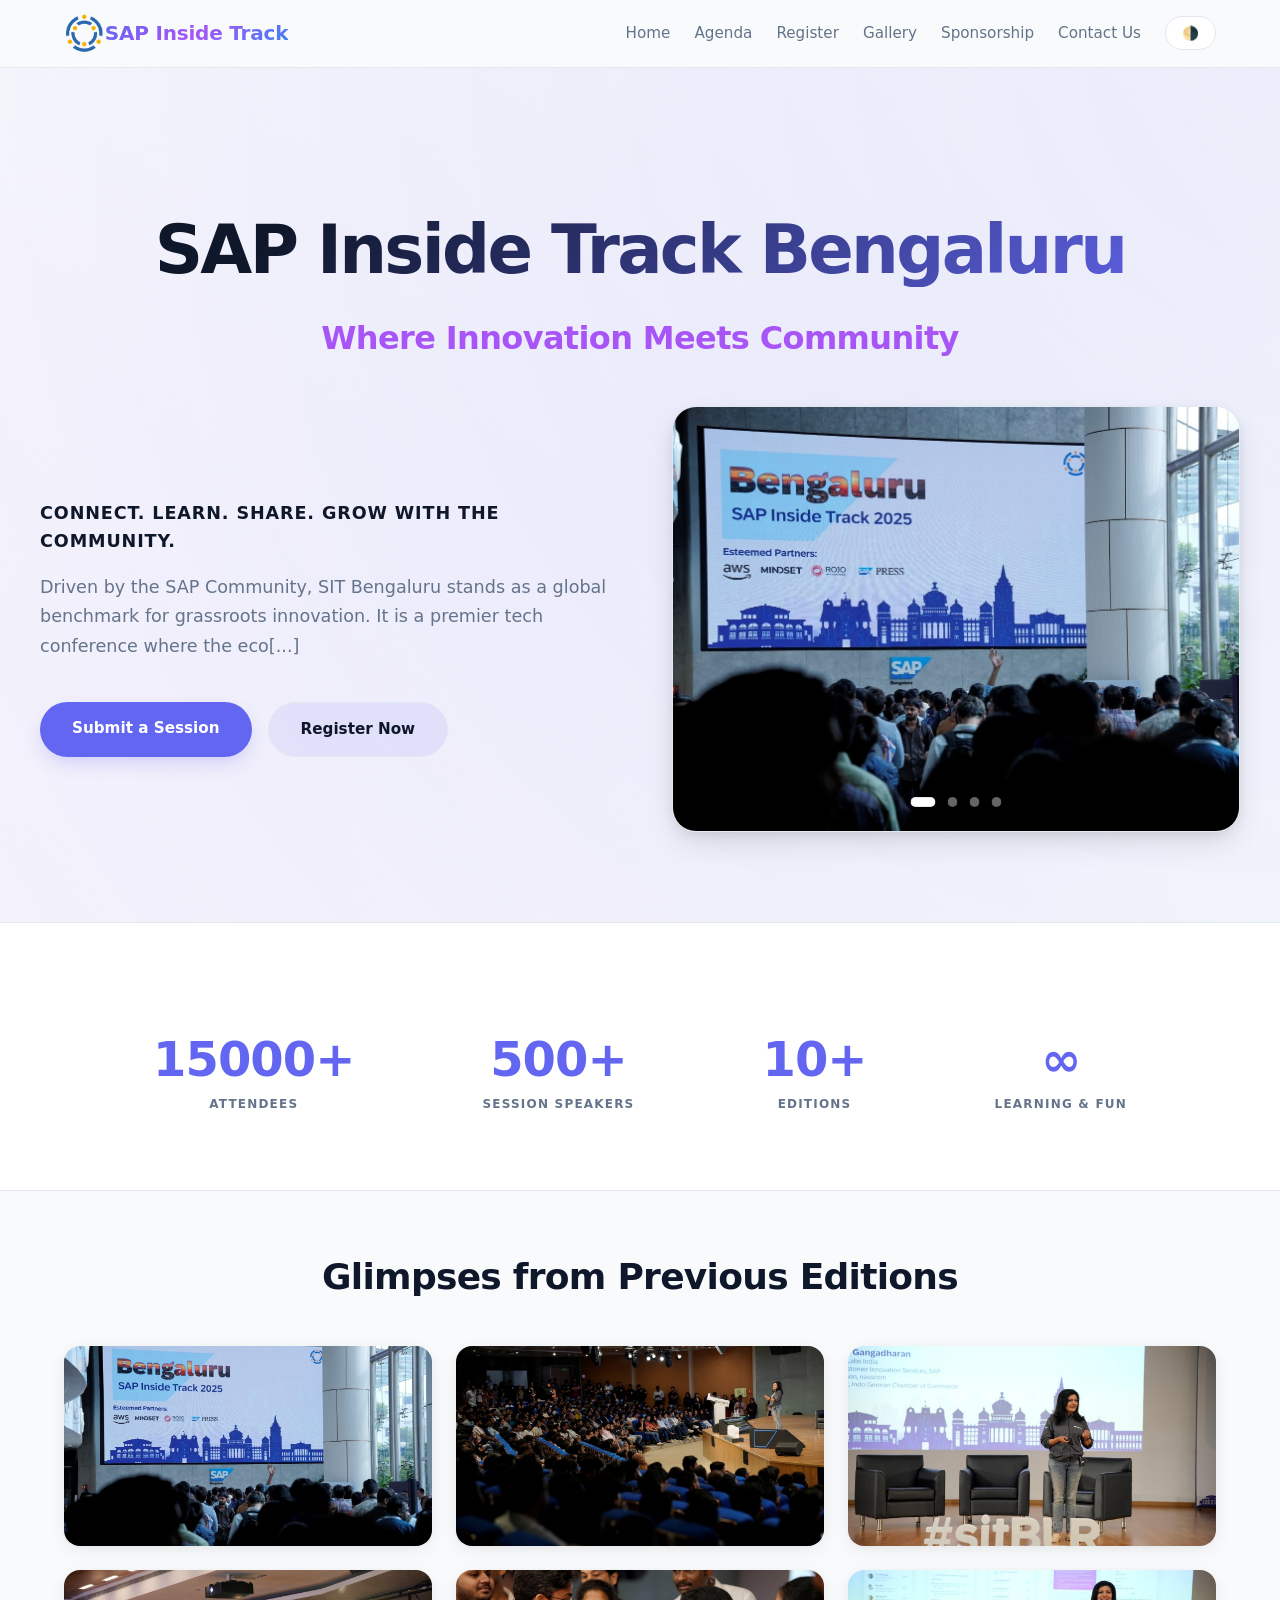
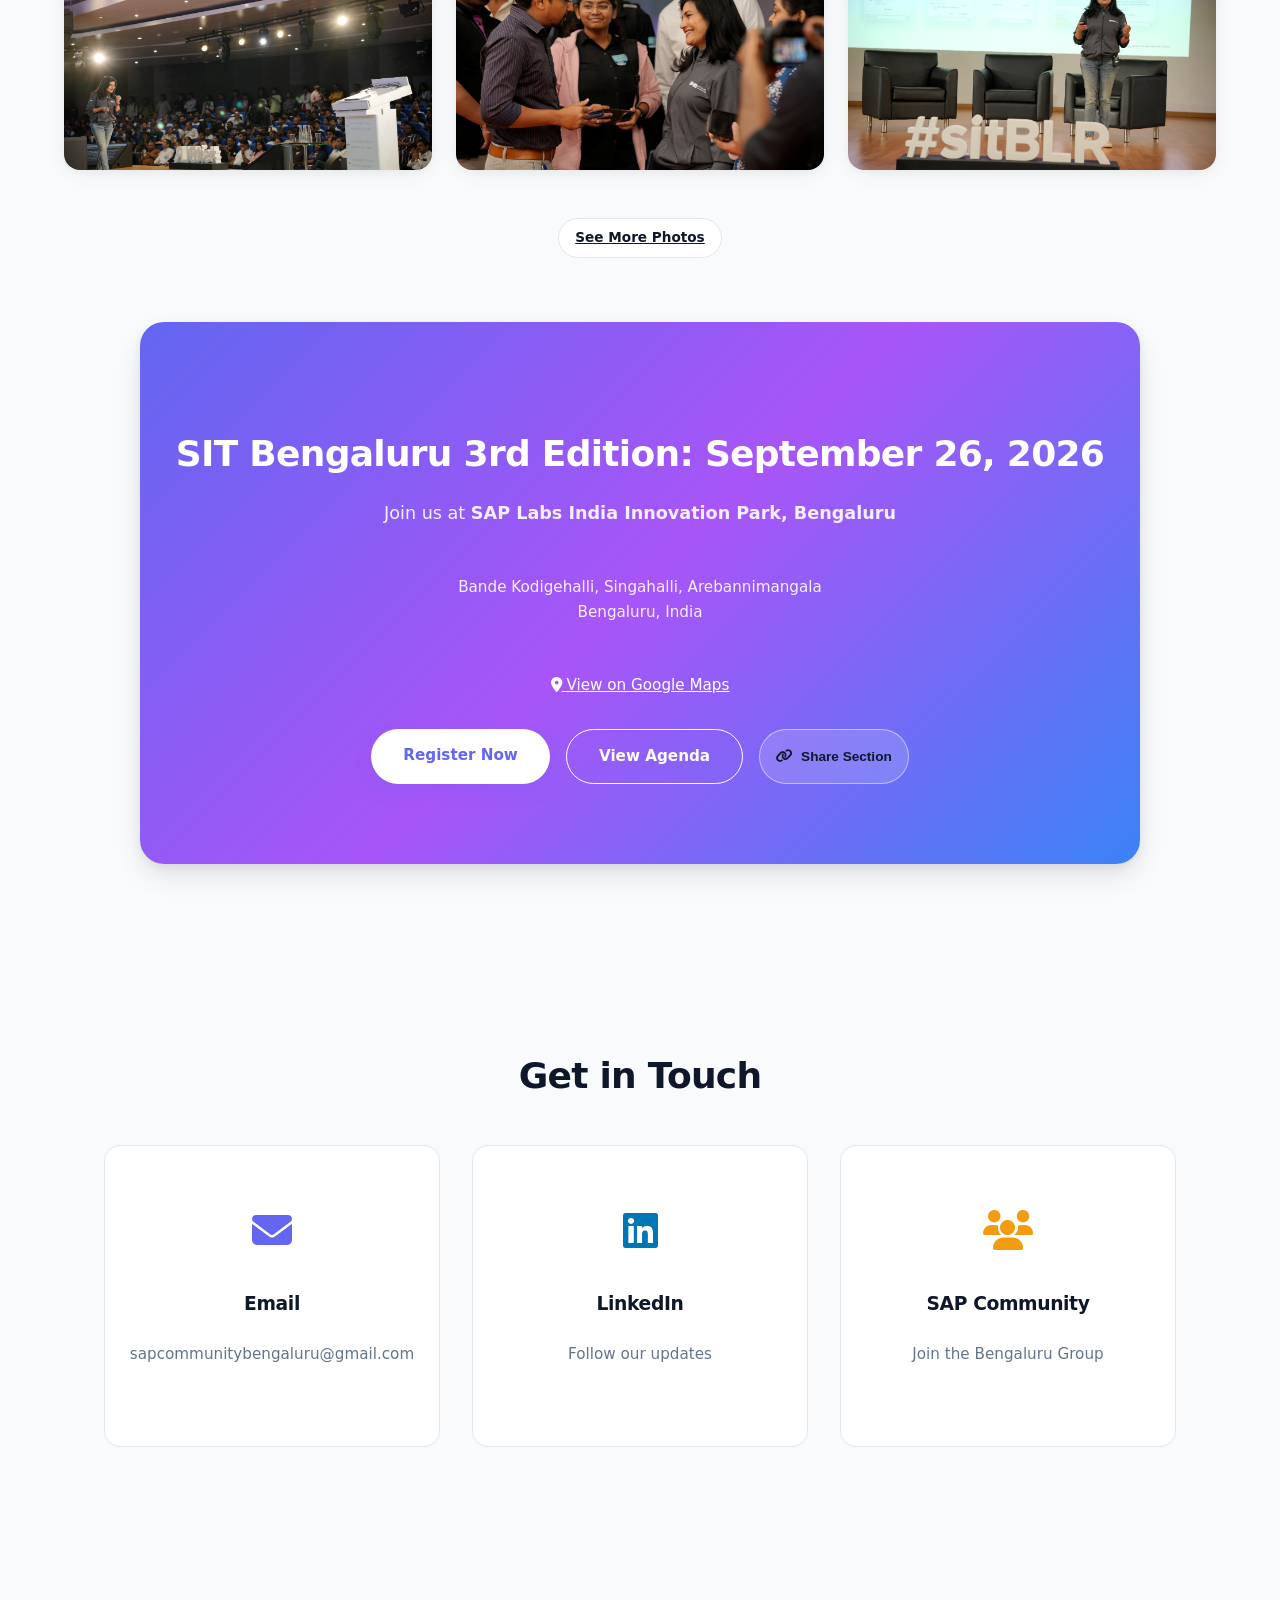
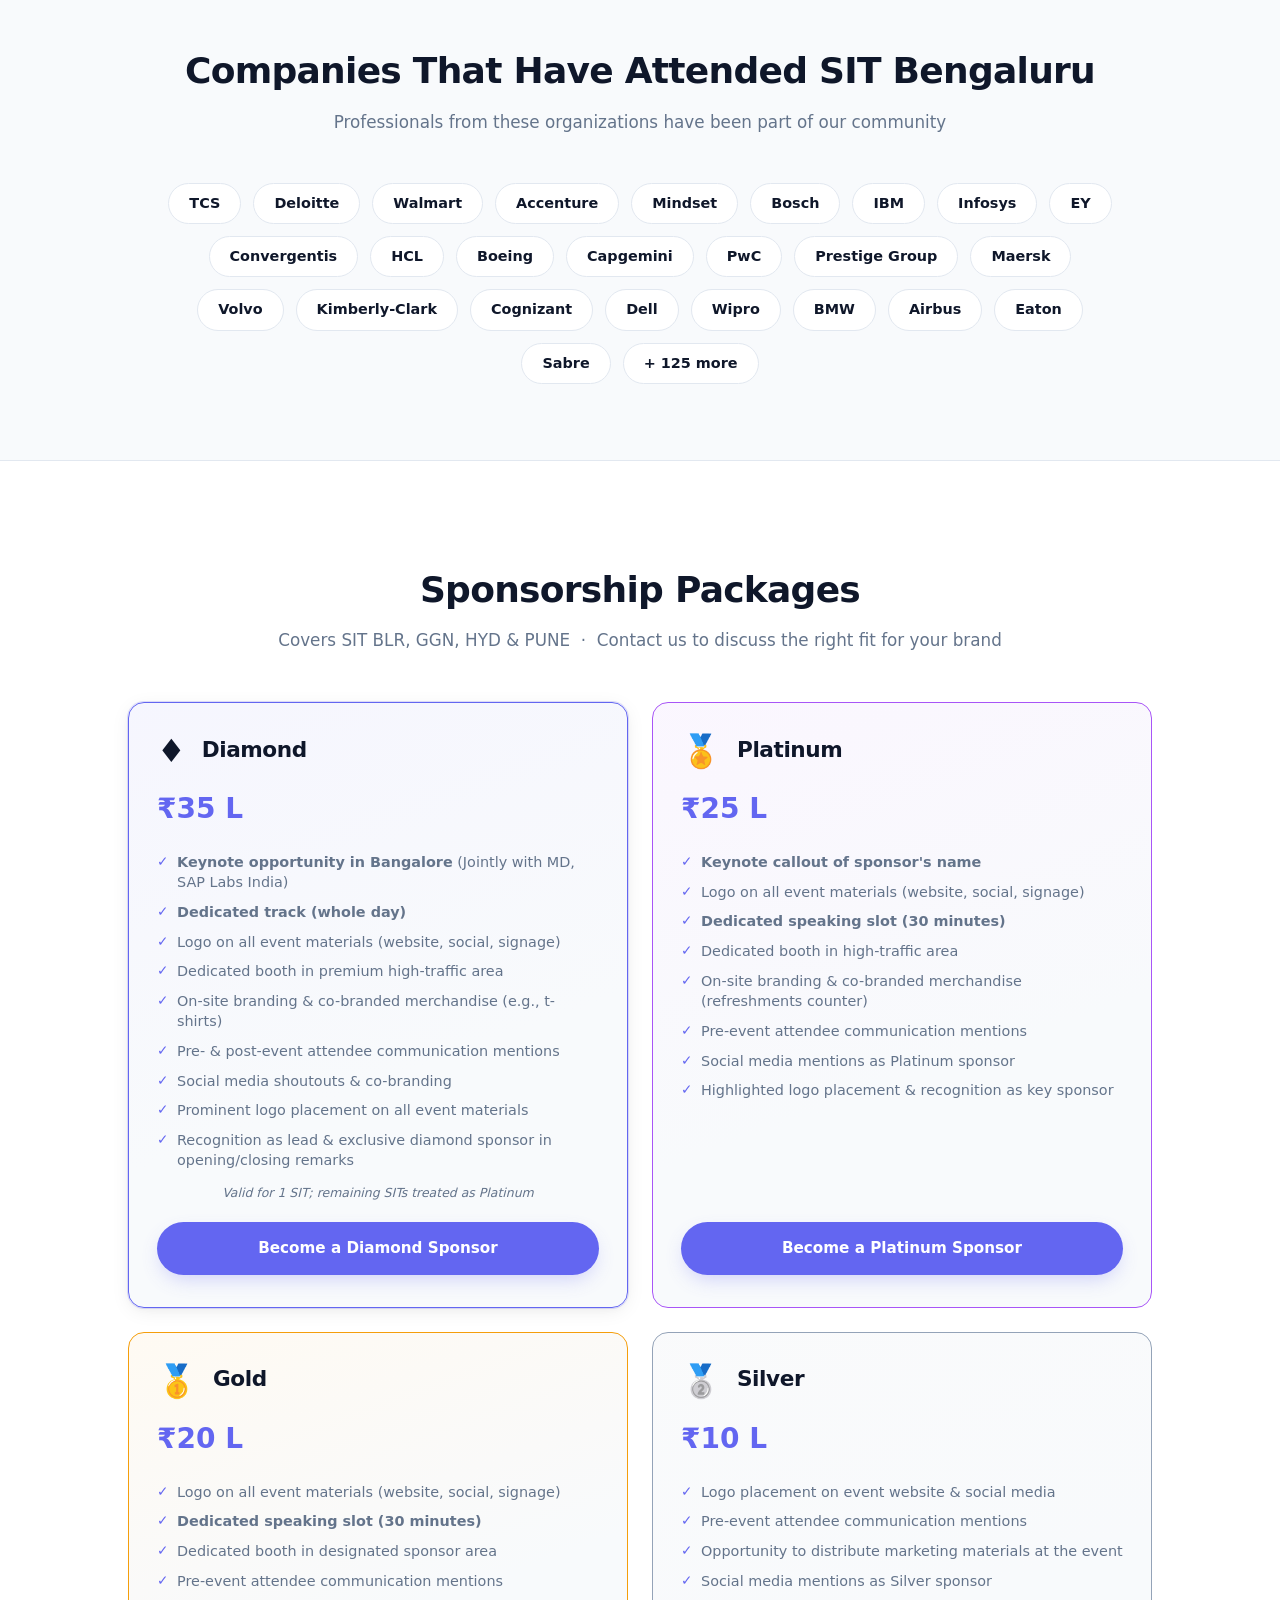
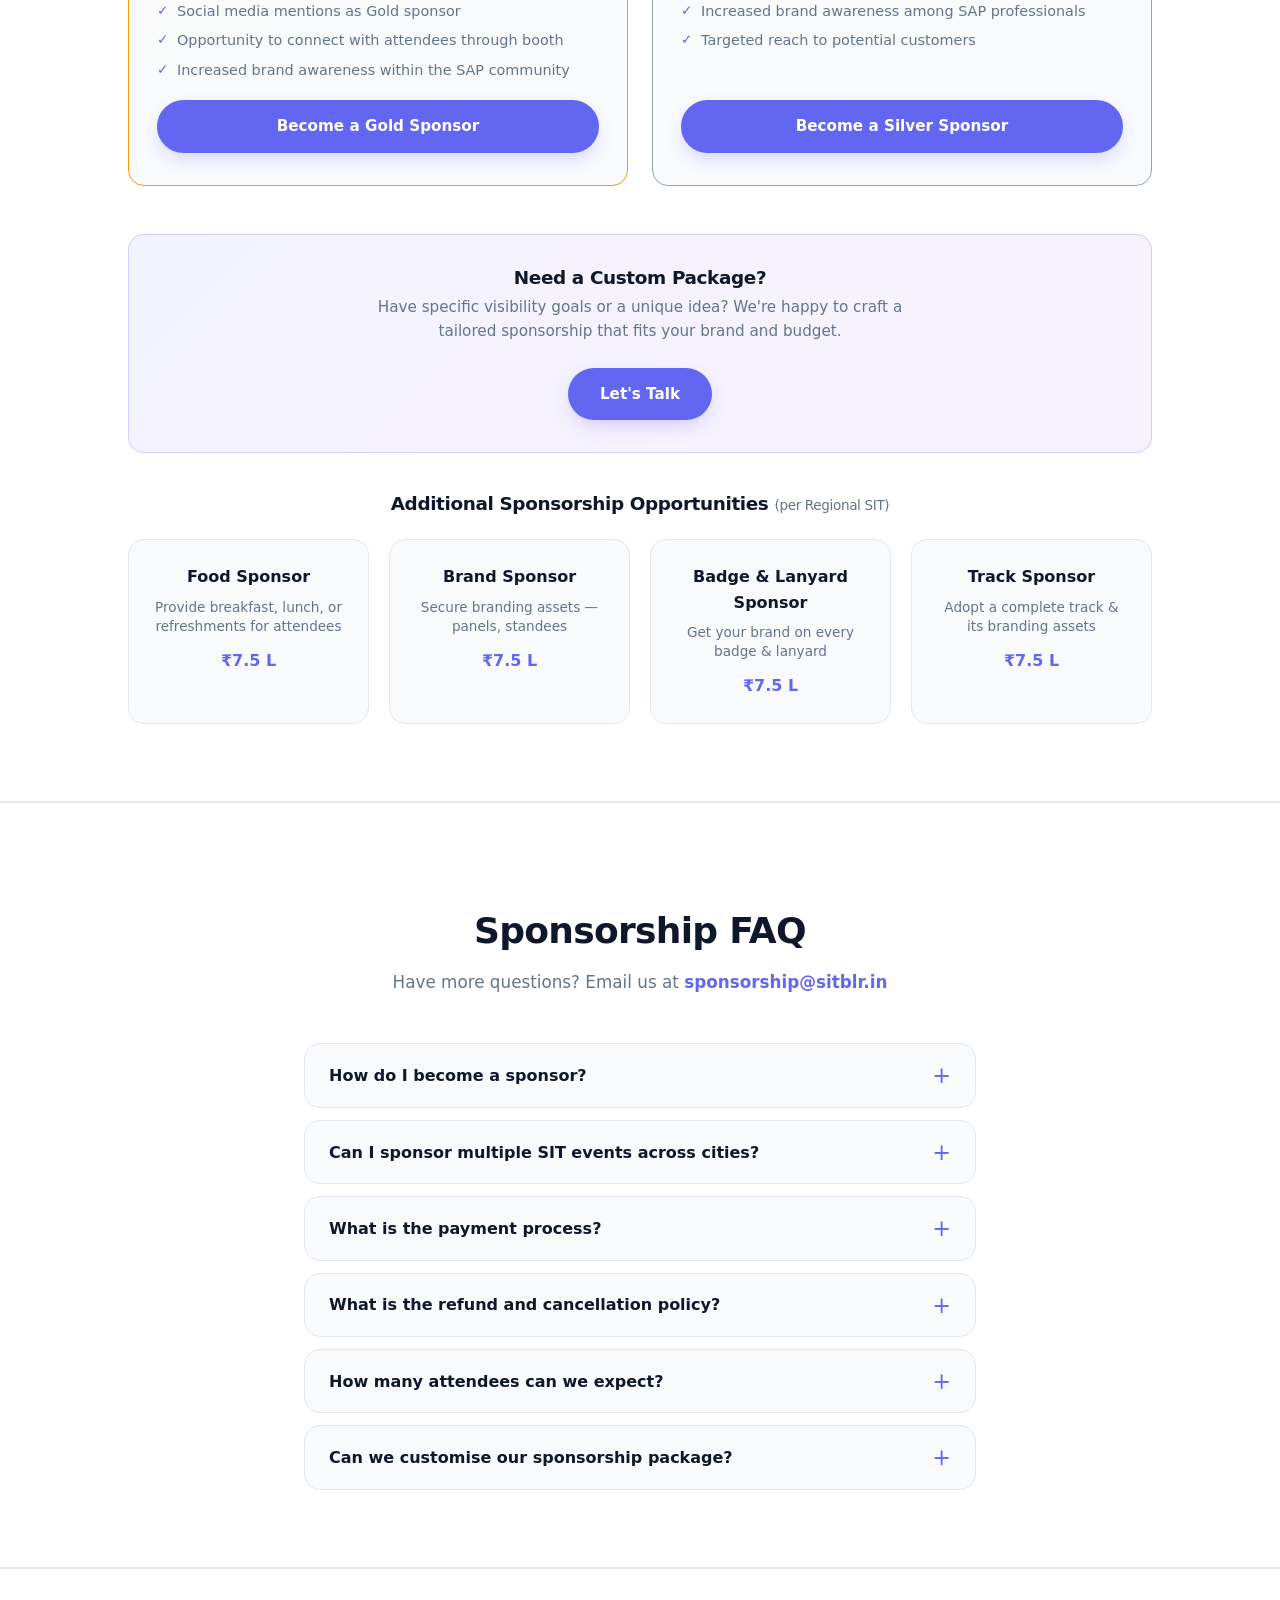
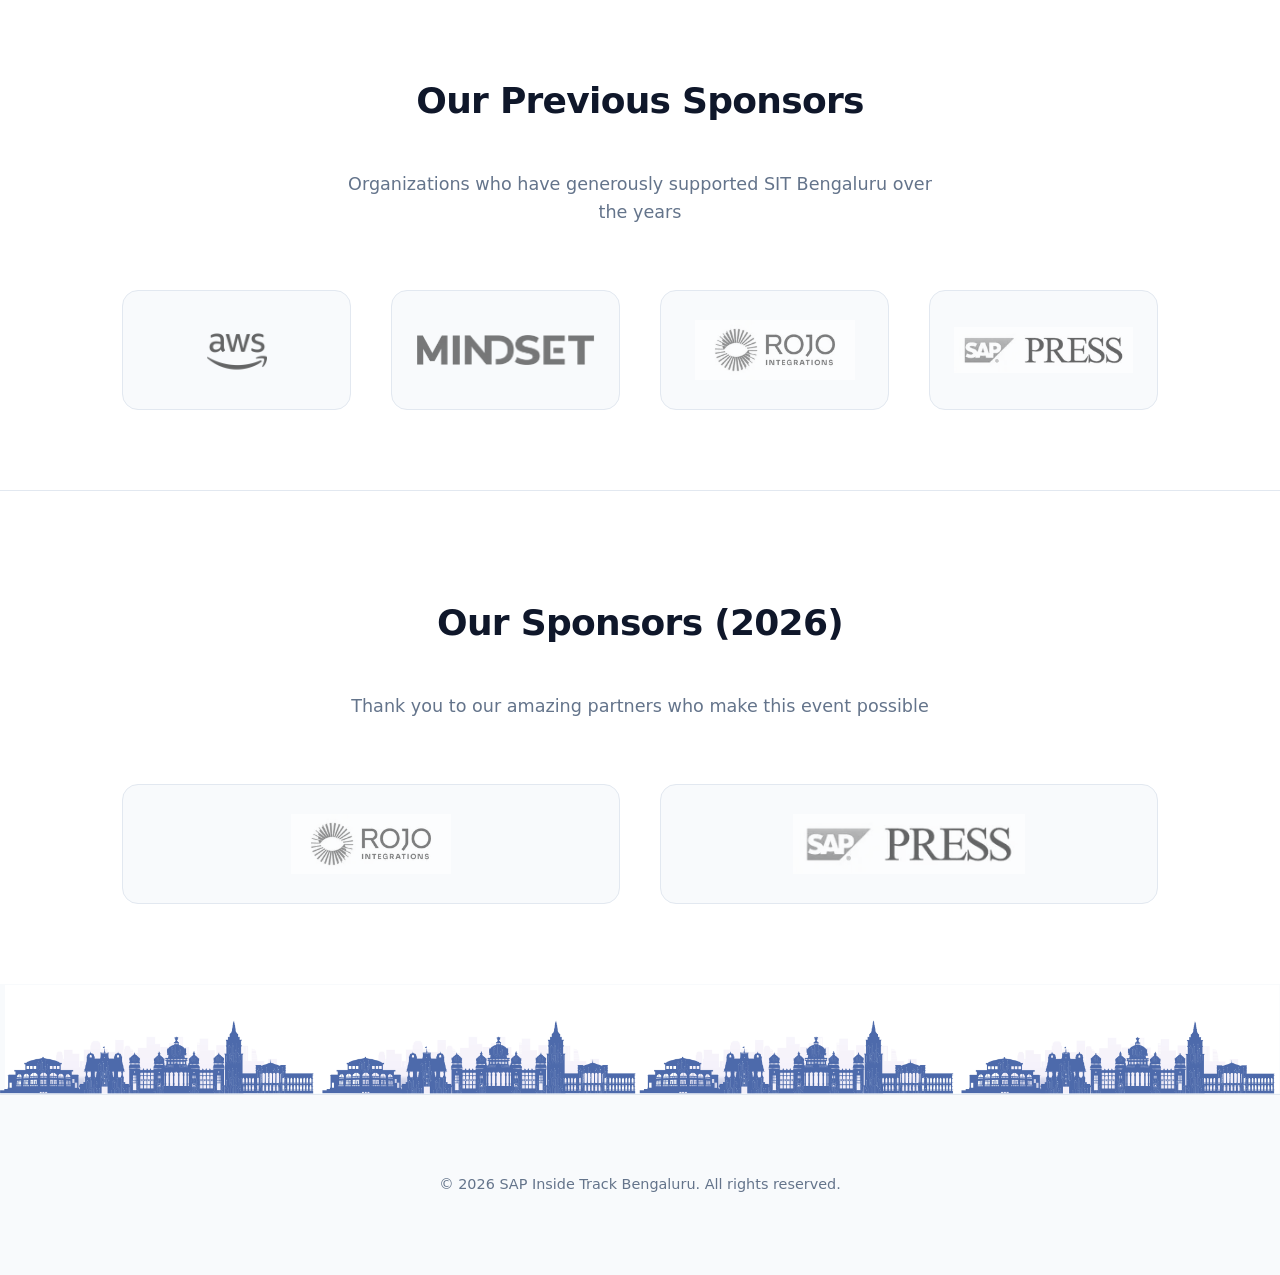
==== event-agenda-website/index.html @ 8dbedcf9 "Merge branch 'main' of https://github.com/SAP-Inside-Track-Bengaluru/SITBLR-Website" ====
<!DOCTYPE html>
<html lang="en">
<head>
    <meta charset="UTF-8" />
    <meta name="viewport" content="width=device-width, initial-scale=1" />
    <title>SAP Inside Track Bengaluru</title>
    <meta name="description" content="SAP Inside Track Bengaluru – The biggest community-led SAP event in India." />
    <link rel="icon" type="image/webp" href="assets/images/sit_logo.webp" />
    <link rel="stylesheet" href="assets/css/styles.css" />
    <link rel="stylesheet" href="https://cdnjs.cloudflare.com/ajax/libs/font-awesome/6.4.0/css/all.min.css" />
</head>
<body>
    <header class="site-header">
        <div class="brand">
            <a href="index.html" style="text-decoration: none; display: flex; align-items: center; color: inherit;">
                <img src="assets/images/sit_logo.webp" alt="SAP Inside Track Bengaluru Logo" class="brand-logo">
                <div class="brand-text">
                    <h1>SAP Inside Track</h1>
                </div>
            </a>
        </div>
        <nav class="main-nav">
             <a href="index.html" class="nav-link">Home</a>
             <div class="dropdown">
                 <button class="dropbtn">Agenda</button>
                 <div class="dropdown-content">
                   <a href="agenda.html?year=2026&q=1">2026 Q1</a>
                   <a href="agenda.html?year=2026&q=2">2026 Q2</a>
                                     <a href="agenda.html?year=2026&q=3">2026 Q3</a>
                 </div>
               </div>
              <!-- <a href="#submit-topic" class="nav-link">Submit a Topic</a> -->
              <a href="#register" class="nav-link">Register</a>
              <a href="#gallery" class="nav-link">Gallery</a>
             <a href="#sponsorship" class="nav-link">Sponsorship</a>
              <a href="#contact" class="nav-link">Contact Us</a>
         </nav>
         <div class="header-actions">
             <button id="themeToggle" class="icon-btn" aria-pressed="false" title="Toggle dark mode">🌗</button>
         </div>
     </header>

     <main>
         <section class="hero">
             <div class="hero-bg"></div>
             <div class="hero-container">
                 <div class="hero-header">
                     <h2>SAP Inside Track Bengaluru</h2>
                     <h3>Where Innovation Meets Community</h3>
                 </div>
                 <div class="hero-main">
                     <div class="hero-content">
                         <p class="hero-tagline">Connect. Learn. Share. Grow with the community.</p>
                         <p class="hero-description">Driven by the SAP Community, SIT Bengaluru stands as a global benchmark for grassroots innovation. It is a premier tech conference where the eco[...]
                         <div class="hero-actions">
                             <a href="https://sapinsidetrack.cfapps.eu10-004.hana.ondemand.com/index.html#/submit-session/27ed68b7-f040-4ebf-853e-2ab11e2ee92d" class="primary-btn" target="_blank" rel="noopener">Submit a Session</a>
                             <a href="https://sapinsidetrack.cfapps.eu10-004.hana.ondemand.com/index.html#/event/17121ee3-45a4-40d8-adf7-e16e3e879810" class="secondary-btn" target="_blank" rel="noopener">Register Now</a>
                         </div>
                     </div>
                     <div class="hero-visual">
                         <div class="small-carousel">
                             <div class="carousel-slide active">
                                 <img src="assets/images/SIT-Pics/01.jpg" alt="SIT Bengaluru 1">
                             </div>
                             <div class="carousel-slide">
                                 <img src="assets/images/SIT-Pics/02.jpg" alt="SIT Bengaluru 2">
                             </div>
                             <div class="carousel-slide">
                                 <img src="assets/images/SIT-Pics/03.jpg" alt="SIT Bengaluru 3">
                             </div>
                             <div class="carousel-slide">
                                 <img src="assets/images/SIT-Pics/04.jpg" alt="SIT Bengaluru 4">
                             </div>
                             <!-- Indicators -->
                             <div class="carousel-dots">
                                 <span class="dot active"></span>
                                 <span class="dot"></span>
                                 <span class="dot"></span>
                                 <span class="dot"></span>
                             </div>
                         </div>
                     </div>
                 </div>
             </div>
         </section>

         <section class="stats-section">
             <div class="stats-grid">
                 <div class="stat-item">
                     <h3>15000+</h3>
                     <p>Attendees</p>
                 </div>
                 <div class="stat-item">
                     <h3>500+</h3>
                     <p>Session Speakers</p>
                 </div>
                 <div class="stat-item">
                     <h3>10+</h3>
                     <p>Editions</p>
                 </div>
                 <div class="stat-item">
                     <h3>∞</h3>
                     <p>Learning & Fun</p>
                 </div>
             </div>
         </section>

         <section id="gallery" class="gallery-preview-section">
             <h2>Glimpses from Previous Editions</h2>
             <div class="gallery-preview-grid">
                 <div class="gallery-item">
                     <img src="assets/images/SIT-Pics/01.jpg" alt="Gallery 1">
                 </div>
                 <div class="gallery-item">
                     <img src="assets/images/SIT-Pics/02.jpg" alt="Gallery 2">
                 </div>
                 <div class="gallery-item">
                     <img src="assets/images/SIT-Pics/03.jpg" alt="Gallery 3">
                 </div>
                 <div class="gallery-item">
                     <img src="assets/images/SIT-Pics/04.jpg" alt="Gallery 4">
                 </div>
                 <div class="gallery-item">
                     <img src="assets/images/SIT-Pics/05.jpg" alt="Gallery 5">
                 </div>
                 <div class="gallery-item">
                     <img src="assets/images/SIT-Pics/06.jpg" alt="Gallery 6">
                 </div>
             </div>
             <div class="text-center">
                 <a href="gallery.html" class="icon-btn">See More Photos</a>
             </div>
         </section>

         <!-- <section id="submit-topic" class="submit-topic-section" style="background: var(--bg-panel); border-bottom: 1px solid var(--border); text-align: center; padding: 5rem 2rem;">
             <div style="max-width: 1000px; margin: 0 auto;">
                 <h2 style="margin-bottom: 1.5rem;">Submit Your Topic</h2>
                 <p style="font-size: 1.1rem; color: var(--text-muted); margin-bottom: 2.5rem;"> 
                     Do you have an idea, lesson, or innovation you cannot wait to share with the community?
                     We are inviting session speakers for the 1st edition of SAP Inside Track (SIT) Bangalore 2026.
                 </p>
                 <div style="background: rgba(var(--accent-rgb), 0.05); padding: 2rem; border-radius: var(--radius); border: 1px solid var(--border); display: inline-block; margin-bottom: 2rem;">
                     <p style="margin-bottom: 1rem; font-weight: 600; color: var(--primary);">Agenda is Published</p>
                     <p style="margin-bottom: 0;">Deadline: <strong>17th May 2026</strong></p>
                 </div>
                 <div class="hero-actions" style="justify-content: center;">
                     <a href="https://sapinsidetrack.cfapps.eu10-004.hana.ondemand.com/index.html#/submit-session/27ed68b7-f040-4ebf-853e-2ab11e2ee92d" id="submitBtn" target="_blank" class="primary-btn">Submit a Session</a>
                     <button class="icon-btn share-section-btn" data-anchor="#submit-topic" title="Copy link to this section" style="background: rgba(var(--accent-rgb), 0.1); border-color: rgba(va[...]
                         <i class="fas fa-link"></i> Share Section
                     </button>
                 </div>
             </div>
         </section> -->

         <section id="register" class="reg-section">
             <h2>SIT Bengaluru 3rd Edition: September 26, 2026</h2>
             <div style="margin-bottom: 2rem;">
                 <p>Join us at <strong>SAP Labs India Innovation Park, Bengaluru</strong></p>
                 <p style="font-size: 0.95rem; opacity: 0.9;">Bande Kodigehalli, Singahalli, Arebannimangala<br>Bengaluru, India</p>
                 <a href="https://maps.app.goo.gl/GD7j55seZmxrxFQeA" target="_blank" rel="noopener" style="color: white; text-decoration: underline; font-size: 0.95rem;">
                     <i class="fas fa-map-marker-alt"></i> View on Google Maps
                 </a>
             </div>
             <div class="hero-actions" style="justify-content: center;">
                 <a id="registerBtn" href="https://sapinsidetrack.cfapps.eu10-004.hana.ondemand.com/index.html#/event/17121ee3-45a4-40d8-adf7-e16e3e879810" class="primary-btn" target="_blank" style="background: white; color: var(--primary) !important; border: none; cursor: pointer;">Register Now</a>
                 <a href="https://sitblr.in/agenda.html?year=2026&q=3" class="secondary-btn" style="background: transparent; color: white !important; border: 1px solid white;">View Agenda</a>
                 <button class="icon-btn share-section-btn" data-anchor="#register" title="Share registration on LinkedIn" style="background: rgba(255,255,255,0.15); border: 1px solid rgba(255,255,255,0.5);">
                    <i class="fas fa-link"></i> Share Section
                 </button>
             </div>
         </section>

         <section id="contact" class="contact-section">
             <h2>Get in Touch</h2>
             <div class="contact-grid">
                 <a href="mailto:sapcommunitybengaluru@gmail.com" class="contact-card">
                     <i class="fas fa-envelope" style="color: var(--primary);"></i>
                     <h3>Email</h3>
                     <p>sapcommunitybengaluru@gmail.com</p>
                 </a>
                 <a href="https://www.linkedin.com/company/sitblr/posts/?feedView=all" target="_blank" class="contact-card">
                     <i class="fab fa-linkedin" style="color: #0077b5;"></i>
                     <h3>LinkedIn</h3>
                     <p>Follow our updates</p>
                 </a>
                 <a href="https://community.sap.com/t5/bengaluru/gh-p/bangalore" target="_blank" class="contact-card">
                     <i class="fas fa-users" style="color: #f39c12;"></i>
                     <h3>SAP Community</h3>
                     <p>Join the Bengaluru Group</p>
                 </a>
             </div>
         </section>

        <!-- ===== SPONSORSHIP PAGE ===== -->
        <section id="sponsorship" class="sponsorship-page-section">

            <!-- Previous Sponsors -->
            <div class="sp-block">
                <h2>Companies That Have Attended SIT Bengaluru</h2>
                <p class="sp-subtitle">Professionals from these organizations have been part of our community</p>
                <div class="prev-sponsors-grid">
                    <a href="#" class="prev-sponsor-chip">TCS</a>
                    <a href="#" class="prev-sponsor-chip">Deloitte</a>
                    <a href="#" class="prev-sponsor-chip">Walmart</a>
                    <a href="#" class="prev-sponsor-chip">Accenture</a>
                    <a href="#" class="prev-sponsor-chip">Mindset</a>
                    <a href="#" class="prev-sponsor-chip">Bosch</a>
                    <a href="#" class="prev-sponsor-chip">IBM</a>
                    <a href="#" class="prev-sponsor-chip">Infosys</a>
                    <a href="#" class="prev-sponsor-chip">EY</a>
                    <a href="#" class="prev-sponsor-chip">Convergentis</a>
                    <a href="#" class="prev-sponsor-chip">HCL</a>
                    <a href="#" class="prev-sponsor-chip">Boeing</a>
                    <a href="#" class="prev-sponsor-chip">Capgemini</a>
                    <a href="#" class="prev-sponsor-chip">PwC</a>
                    <a href="#" class="prev-sponsor-chip">Prestige Group</a>
                    <a href="#" class="prev-sponsor-chip">Maersk</a>
                    <a href="#" class="prev-sponsor-chip">Volvo</a>
                    <a href="#" class="prev-sponsor-chip">Kimberly-Clark</a>
                    <a href="#" class="prev-sponsor-chip">Cognizant</a>
                    <a href="#" class="prev-sponsor-chip">Dell</a>
                    <a href="#" class="prev-sponsor-chip">Wipro</a>
                    <a href="#" class="prev-sponsor-chip">BMW</a>
                    <a href="#" class="prev-sponsor-chip">Airbus</a>
                    <a href="#" class="prev-sponsor-chip">Eaton</a>
                    <a href="#" class="prev-sponsor-chip">Sabre</a>
                    <a href="#" class="prev-sponsor-chip">+ 125 more</a>
                </div>
            </div>

            <!-- Sponsorship Packages -->
            <div class="sp-block sp-block-alt">
                <h2>Sponsorship Packages</h2>
                <p class="sp-subtitle">Covers SIT BLR, GGN, HYD &amp; PUNE &nbsp;·&nbsp; Contact us to discuss the right fit for your brand</p>
                <div class="pkg-grid pkg-grid-2x2">

                    <!-- Diamond -->
                    <div class="pkg-card pkg-diamond">
                        <div class="pkg-header">
                            <span class="pkg-icon">♦</span>
                            <h3>Diamond</h3>
                        </div>
                        <div class="pkg-price">
                            <span class="price-current">₹35 L</span>
                        </div>
                        <ul class="pkg-benefits">
                            <li><strong>Keynote opportunity in Bangalore</strong> (Jointly with MD, SAP Labs India)</li>
                            <li><strong>Dedicated track (whole day)</strong></li>
                            <li>Logo on all event materials (website, social, signage)</li>
                            <li>Dedicated booth in premium high-traffic area</li>
                            <li>On-site branding &amp; co-branded merchandise (e.g., t-shirts)</li>
                            <li>Pre- &amp; post-event attendee communication mentions</li>
                            <li>Social media shoutouts &amp; co-branding</li>
                            <li>Prominent logo placement on all event materials</li>
                            <li>Recognition as lead &amp; exclusive diamond sponsor in opening/closing remarks</li>
                        </ul>
                        <p class="pkg-note">Valid for 1 SIT; remaining SITs treated as Platinum</p>
                        <a href="mailto:sponsorship@sitblr.in" class="pkg-cta primary-btn">Become a Diamond Sponsor</a>
                    </div>

                    <!-- Platinum -->
                    <div class="pkg-card pkg-platinum">
                        <div class="pkg-header">
                            <span class="pkg-icon">🏅</span>
                            <h3>Platinum</h3>
                        </div>
                        <div class="pkg-price">
                            <span class="price-current">₹25 L</span>
                        </div>
                        <ul class="pkg-benefits">
                            <li><strong>Keynote callout of sponsor's name</strong></li>
                            <li>Logo on all event materials (website, social, signage)</li>
                            <li><strong>Dedicated speaking slot (30 minutes)</strong></li>
                            <li>Dedicated booth in high-traffic area</li>
                            <li>On-site branding &amp; co-branded merchandise (refreshments counter)</li>
                            <li>Pre-event attendee communication mentions</li>
                            <li>Social media mentions as Platinum sponsor</li>
                            <li>Highlighted logo placement &amp; recognition as key sponsor</li>
                        </ul>
                        <a href="mailto:sponsorship@sitblr.in" class="pkg-cta primary-btn">Become a Platinum Sponsor</a>
                    </div>

                    <!-- Gold -->
                    <div class="pkg-card pkg-gold">
                        <div class="pkg-header">
                            <span class="pkg-icon">🥇</span>
                            <h3>Gold</h3>
                        </div>
                        <div class="pkg-price">
                            <span class="price-current">₹20 L</span>
                        </div>
                        <ul class="pkg-benefits">
                            <li>Logo on all event materials (website, social, signage)</li>
                            <li><strong>Dedicated speaking slot (30 minutes)</strong></li>
                            <li>Dedicated booth in designated sponsor area</li>
                            <li>Pre-event attendee communication mentions</li>
                            <li>Social media mentions as Gold sponsor</li>
                            <li>Opportunity to connect with attendees through booth</li>
                            <li>Increased brand awareness within the SAP community</li>
                        </ul>
                        <a href="mailto:sponsorship@sitblr.in" class="pkg-cta primary-btn">Become a Gold Sponsor</a>
                    </div>

                    <!-- Silver -->
                    <div class="pkg-card pkg-silver">
                        <div class="pkg-header">
                            <span class="pkg-icon">🥈</span>
                            <h3>Silver</h3>
                        </div>
                        <div class="pkg-price">
                            <span class="price-current">₹10 L</span>
                        </div>
                        <ul class="pkg-benefits">
                            <li>Logo placement on event website &amp; social media</li>
                            <li>Pre-event attendee communication mentions</li>
                            <li>Opportunity to distribute marketing materials at the event</li>
                            <li>Social media mentions as Silver sponsor</li>
                            <li>Increased brand awareness among SAP professionals</li>
                            <li>Targeted reach to potential customers</li>
                        </ul>
                        <a href="mailto:sponsorship@sitblr.in" class="pkg-cta primary-btn">Become a Silver Sponsor</a>
                    </div>

                </div>

                <!-- Custom Package -->
                <div class="custom-pkg-banner">
                    <div class="custom-pkg-banner-inner">
                        <div class="custom-pkg-content">
                            <div>
                                <h3>Need a Custom Package?</h3>
                                <p>Have specific visibility goals or a unique idea? We're happy to craft a tailored sponsorship that fits your brand and budget.</p>
                            </div>
                            <a href="mailto:sponsorship@sitblr.in" class="primary-btn">Let's Talk</a>
                        </div>
                    </div>
                </div>

                <!-- Additional Opportunities -->
                <div class="addl-opps">
                    <h3>Additional Sponsorship Opportunities <span class="addl-note">(per Regional SIT)</span></h3>
                    <div class="addl-grid">
                        <div class="addl-item">
                            <strong>Food Sponsor</strong>
                            <p>Provide breakfast, lunch, or refreshments for attendees</p>
                            <span><strong>₹7.5 L</strong></span>
                        </div>
                        <div class="addl-item">
                            <strong>Brand Sponsor</strong>
                            <p>Secure branding assets — panels, standees</p>
                            <span><strong>₹7.5 L</strong></span>
                        </div>
                        <div class="addl-item">
                            <strong>Badge &amp; Lanyard Sponsor</strong>
                            <p>Get your brand on every badge &amp; lanyard</p>
                            <span><strong>₹7.5 L</strong></span>
                        </div>
                        <div class="addl-item">
                            <strong>Track Sponsor</strong>
                            <p>Adopt a complete track &amp; its branding assets</p>
                            <span><strong>₹7.5 L</strong></span>
                        </div>
                    </div>
                </div>
            </div>

            <!-- Testimonials (hidden — enable when ready)
            <div class="sp-block">
                <h2>What Our Sponsors Say</h2>
                <p class="sp-subtitle">Hear from organizations who have partnered with SIT Bengaluru</p>
                <div class="testimonials-grid">
                    <div class="testimonial-card">
                        <p class="testimonial-quote">"Sponsoring SIT Bengaluru gave us unparalleled access to the SAP ecosystem. The quality of attendees and the community-driven format made it the best tech sponsorship investment we made that year."</p>
                        <div class="testimonial-author">
                            <div class="testimonial-avatar">AK</div>
                            <div>
                                <strong>Arun Kumar</strong>
                                <span>Head of Partnerships, TechCorp India</span>
                            </div>
                        </div>
                    </div>
                    <div class="testimonial-card">
                        <p class="testimonial-quote">"The booth traffic at SIT BLR exceeded our expectations. We connected with over 200 SAP professionals in a single day — decision-makers, developers, and consultants all under one roof."</p>
                        <div class="testimonial-author">
                            <div class="testimonial-avatar">PM</div>
                            <div>
                                <strong>Priya Mehta</strong>
                                <span>Marketing Director, Solutions Ltd.</span>
                            </div>
                        </div>
                    </div>
                    <div class="testimonial-card">
                        <p class="testimonial-quote">"SIT is not just an event — it's the SAP community at its best. Our speaking slot generated genuine leads and helped us establish thought leadership in a way no paid conference could match."</p>
                        <div class="testimonial-author">
                            <div class="testimonial-avatar">RV</div>
                            <div>
                                <strong>Rahul Verma</strong>
                                <span>VP Sales, Enterprise Software Co.</span>
                            </div>
                        </div>
                    </div>
                </div>
            </div>
            -->

            <!-- FAQ -->
            <div class="sp-block sp-block-alt">
                <h2>Sponsorship FAQ</h2>
                <p class="sp-subtitle">Have more questions? Email us at <a href="mailto:sponsorship@sitblr.in" class="sp-email-link">sponsorship@sitblr.in</a></p>
                <div class="faq-list">

                    <div class="faq-item">
                        <button class="faq-question" aria-expanded="false">
                            How do I become a sponsor?
                            <span class="faq-icon">+</span>
                        </button>
                        <div class="faq-answer">
                            <p>Simply email us at <a href="mailto:sponsorship@sitblr.in">sponsorship@sitblr.in</a> with your preferred package and the SIT edition(s) you are interested in. Our team will get back to you within 48 hours with a sponsorship agreement and next steps.</p>
                        </div>
                    </div>

                    <div class="faq-item">
                        <button class="faq-question" aria-expanded="false">
                            Can I sponsor multiple SIT events across cities?
                            <span class="faq-icon">+</span>
                        </button>
                        <div class="faq-answer">
                            <p>Yes! Our packages cover SIT BLR, GGN, HYD, and PUNE. Diamond sponsorship covers all four — Diamond benefits apply at one SIT of your choice, and Platinum benefits apply at the remaining three. For other tiers, you can purchase per-event packages at the same rates.</p>
                        </div>
                    </div>

                    <div class="faq-item">
                        <button class="faq-question" aria-expanded="false">
                            What is the payment process?
                            <span class="faq-icon">+</span>
                        </button>
                        <div class="faq-answer">
                            <p>Once the sponsorship agreement is signed, an invoice will be raised. Payment is accepted via bank transfer (NEFT/RTGS). The slot is confirmed upon receipt of payment. For queries, contact <a href="mailto:sponsorship@sitblr.in">sponsorship@sitblr.in</a>.</p>
                        </div>
                    </div>

                    <div class="faq-item">
                        <button class="faq-question" aria-expanded="false">
                            What is the refund and cancellation policy?
                            <span class="faq-icon">+</span>
                        </button>
                        <div class="faq-answer">
                            <p>Sponsorship payments are non-refundable once the agreement is executed. However, if an event is cancelled due to unforeseen circumstances, the sponsorship may be transferred to a future edition at no additional cost. Details are outlined in the sponsorship agreement.</p>
                        </div>
                    </div>

                    <div class="faq-item">
                        <button class="faq-question" aria-expanded="false">
                            How many attendees can we expect?
                            <span class="faq-icon">+</span>
                        </button>
                        <div class="faq-answer">
                            <p>SIT Bengaluru expects <strong>5000+ registrations</strong> with <strong>2000+ attendees</strong> on the day. Attendees include business managers, IT managers, engineers, developers, students, and SAP professionals from 125+ companies across infrastructure, application development, DevOps, security, and enterprise architecture domains.</p>
                        </div>
                    </div>

                    <div class="faq-item">
                        <button class="faq-question" aria-expanded="false">
                            Can we customise our sponsorship package?
                            <span class="faq-icon">+</span>
                        </button>
                        <div class="faq-answer">
                            <p>We can accommodate certain customisations for larger packages. If you have specific branding or engagement requirements that fall outside the standard tiers, reach out to us at <a href="mailto:sponsorship@sitblr.in">sponsorship@sitblr.in</a> and we will do our best to accommodate your needs.</p>
                        </div>
                    </div>

                </div>
            </div>

        </section>
        <!-- ===== END SPONSORSHIP PAGE ===== -->

        <section class="sponsors-section" aria-label="Previous event sponsors">
            <div class="sponsors-container">
                <div class="sponsors-header">
                    <h2>Our Previous Sponsors</h2>
                    <p class="sponsors-subtitle">Organizations who have generously supported SIT Bengaluru over the years</p>
                </div>
                <div class="sponsors-grid">
                    <div class="sponsor-item">
                        <img src="assets/images/sponsor_logos/aws-logo.webp" alt="Amazon Web Services" class="sponsor-logo" loading="lazy">
                    </div>
                    <div class="sponsor-item">
                        <img src="assets/images/sponsor_logos/mindset_logo.webp" alt="Mindset Consulting" class="sponsor-logo" loading="lazy">
                    </div>
                    <div class="sponsor-item">
                        <img src="assets/images/sponsor_logos/rojo_logo.webp" alt="Rojo Consultancy" class="sponsor-logo" loading="lazy">
                    </div>
                    <div class="sponsor-item">
                        <img src="assets/images/sponsor_logos/sap_press_logo.webp" alt="SAP Press" class="sponsor-logo" loading="lazy">
                    </div>
                </div>
            </div>
        </section>

        <section class="sponsors-section" aria-label="Event sponsors">
            <div class="sponsors-container">
                <div class="sponsors-header">
                    <h2>Our Sponsors (2026)</h2>
                    <p class="sponsors-subtitle">Thank you to our amazing partners who make this event possible</p>
                </div>
                <div class="sponsors-grid">
                    <div class="sponsor-item">
                        <img src="assets/images/sponsor_logos/rojo_logo.webp" alt="Rojo Consultancy" class="sponsor-logo" loading="lazy">
                    </div>
                    <div class="sponsor-item">
                        <img src="assets/images/sponsor_logos/sap_press_logo.webp" alt="SAP Press" class="sponsor-logo" loading="lazy">
                    </div>
                </div>
            </div>
        </section>
    </main>

     <div class="footer-image-container">
         <img src="assets/images/footer.png" alt="SAP Inside Track Bengaluru Footer" class="footer-image" loading="lazy">
     </div>

     <footer class="site-footer">
         <p>&copy; 2026 SAP Inside Track Bengaluru. All rights reserved.</p>
     </footer>

    <div id="toast" style="visibility: hidden; min-width: 250px; background-color: #333; color: #fff; text-align: center; border-radius: 8px; padding: 16px; position: fixed; z-index: 2000; left: 50%; transform: translateX(-50%); bottom: 20px; opacity: 0; transition: opacity 0.3s ease;"></div>

     <script>
         // Hero Carousel Logic
         let currentSlide = 0;
         const slides = document.querySelectorAll('.hero-visual .carousel-slide');
         const dots = document.querySelectorAll('.hero-visual .dot');
         
         function showSlide(index) {
             if (slides.length === 0) return;
             slides[currentSlide].classList.remove('active');
             if (dots[currentSlide]) dots[currentSlide].classList.remove('active');
             currentSlide = (index + slides.length) % slides.length;
             slides[currentSlide].classList.add('active');
             if (dots[currentSlide]) dots[currentSlide].classList.add('active');
         }

         function nextSlide() {
             if (slides.length === 0) return;
             let next = (currentSlide + 1) % slides.length;
             showSlide(next);
         }

         if (slides.length > 1) setInterval(nextSlide, 4000);

         // Add click events to dots
         dots.forEach((dot, index) => dot.addEventListener('click', () => showSlide(index)));

         // Dark Mode Toggle
         const themeToggle = document.getElementById('themeToggle');
         const body = document.body;
         
         // Default to light mode, but check for saved preference
         const savedTheme = localStorage.getItem('theme') || 'light';
         if (savedTheme === 'dark') {
             body.classList.add('dark');
         } else {
             body.classList.remove('dark');
         }

         themeToggle.addEventListener('click', () => {
             if (body.classList.contains('dark')) {
                 body.classList.remove('dark');
                 localStorage.setItem('theme', 'light');
             } else {
                 body.classList.add('dark');
                 localStorage.setItem('theme', 'dark');
             }
         });

         // Register Button Redirect - Now using <a> tag, so this is simplified
         const registerBtn = document.getElementById('registerBtn');
         const REGISTRATION_URL = 'https://sapinsidetrack.cfapps.eu10-004.hana.ondemand.com/index.html#/event/17121ee3-45a4-40d8-adf7-e16e3e879810';

         function showToast(message) {
             const toast = document.getElementById('toast');
             toast.innerText = message || 'Link Copied!';
             toast.style.visibility = 'visible';
             toast.style.opacity = '1';
             setTimeout(() => {
                 toast.style.visibility = 'hidden';
                 toast.style.opacity = '0';
             }, 3000);
         }

         function copyToClipboard(text) {
             navigator.clipboard.writeText(text).then(() => {
                 showToast();
             }).catch(err => {
                 console.error('Failed to copy: ', err);
             });
         }

         function isInAppBrowser() {
             const ua = navigator.userAgent || navigator.vendor || window.opera;
             const inAppPatterns = ['FBAN', 'FBAV', 'Instagram', 'LinkedInApp', 'Twitter', 'Line', 'MicroMessenger', 'Snapchat', 'WhatsApp', 'Pinterest'];
             const isApp = inAppPatterns.some(pattern => ua.indexOf(pattern) > -1);
             const isWebView = (/(iPhone|iPod|iPad).*AppleWebKit(?!.*Safari)/i.test(ua)) || (ua.indexOf('wv') > -1);
             return isApp || isWebView;
         }

        if (isInAppBrowser()) {
            if (registerBtn) {
                registerBtn.innerText = 'Copy Link to Register';
                registerBtn.addEventListener('click', (e) => {
                    e.preventDefault();
                    copyToClipboard(REGISTRATION_URL);
                });
            }
            if (submitBtn) {
                submitBtn.innerText = 'Copy Link to Submit';
                submitBtn.addEventListener('click', (e) => {
                    e.preventDefault();
                    copyToClipboard(SUBMISSION_URL);
                });
            }
            // Hide separate share buttons in-app to avoid confusion
            document.querySelectorAll('.share-section-btn').forEach(btn => btn.style.display = 'none');
        } else {
            if (registerBtn) {
                registerBtn.addEventListener('click', () => {
                    window.location.href = REGISTRATION_URL;
                });
            }
        }

        // FAQ Accordion
        document.querySelectorAll('.faq-question').forEach(btn => {
            btn.addEventListener('click', () => {
                const item = btn.closest('.faq-item');
                const isOpen = item.classList.contains('open');
                document.querySelectorAll('.faq-item.open').forEach(el => {
                    el.classList.remove('open');
                    el.querySelector('.faq-question').setAttribute('aria-expanded', 'false');
                });
                if (!isOpen) {
                    item.classList.add('open');
                    btn.setAttribute('aria-expanded', 'true');
                }
            });
        });

        // Share Section Logic
        const shareBtns = document.querySelectorAll('.share-section-btn');
        shareBtns.forEach(btn => {
            btn.addEventListener('click', () => {
                const anchor = btn.getAttribute('data-anchor');
                const url = window.location.origin + window.location.pathname + anchor;
                copyToClipboard(url);
                showToast('Section Link Copied!');
            });
        });
    </script>
</body>
</html>
---- event-agenda-website/assets/css/styles.css ----
:root {
    --primary: #6366f1;
    --secondary: #a855f7;
    --accent: #3b82f6;
    --accent-rgb: 99, 102, 241;
    --bg-panel: #ffffff;
    --bg-panel-alt: #f8fafc;
    --bg-panel-alt-rgb: 248, 250, 252;
    --border: #e2e8f0;
    --text-primary: #0f172a;
    --text-muted: #64748b;
    --radius: 16px;
    --radius-lg: 24px;
    --shadow-sm: 0 1px 2px 0 rgb(0 0 0 / 0.05);
    --shadow: 0 4px 20px -2px rgba(0 0 0 / 0.08), 0 2px 8px -2px rgba(0 0 0 / 0.04);
    --shadow-lg: 0 12px 30px -4px rgba(0 0 0 / 0.12), 0 4px 12px -2px rgba(0 0 0 / 0.08);
    --gradient: linear-gradient(135deg, var(--primary) 0%, var(--secondary) 50%, var(--accent) 100%);
    --transition: all 0.3s cubic-bezier(0.4, 0, 0.2, 1);
}

body.dark {
    --bg-panel: #0f172a;
    --bg-panel-alt: #020617;
    --bg-panel-alt-rgb: 2, 6, 23;
    --border: #1e293b;
    --text-primary: #f8fafc;
    --text-muted: #94a3b8;
    --shadow: 0 10px 40px -10px rgba(0, 0, 0, 0.5);
    --shadow-lg: 0 20px 50px -12px rgba(0, 0, 0, 0.6);
}

/* CSS RESET */
* {
    box-sizing: border-box;
}

html {
    scroll-behavior: smooth;
}

body {
    margin: 0;
    font-family: 'Inter', -apple-system, system-ui, sans-serif;
    line-height: 1.6;
    background: var(--bg-panel-alt);
    color: var(--text-primary);
    transition: background-color 0.3s, color 0.3s;
    overflow-x: hidden;
}

/* Typography */
h1,
h2,
h3 {
    line-height: 1.2;
    font-weight: 700;
    letter-spacing: -0.02em;
}

.skip-link {
    position: absolute;
    left: -999px;
    top: auto;
    width: 1px;
    height: 1px;
    overflow: hidden;
}

.skip-link:focus {
    left: 1rem;
    top: 1rem;
    width: auto;
    height: auto;
    background: var(--primary);
    color: #fff;
    padding: .5rem 1rem;
    border-radius: 4px;
    z-index: 1000;
}

/* Header */
.site-header {
    position: sticky;
    top: 0;
    z-index: 1000;
    backdrop-filter: blur(12px);
    -webkit-backdrop-filter: blur(12px);
    background: rgba(var(--bg-panel-alt-rgb), 0.85);
    border-bottom: 1px solid var(--border);
    display: flex;
    align-items: center;
    gap: 1.5rem;
    padding: 0.5rem clamp(1rem, 5vw, 4rem);
    transition: var(--transition);
}

body.dark .site-header {
    background: rgba(var(--bg-panel-alt-rgb), 0.85);
}

.brand {
    flex: 1;
    display: flex;
    align-items: center;
    gap: 0.75rem;
}

.brand-logo {
    height: clamp(2rem, 3.5vw, 2.5rem);
    width: auto;
}

.brand h1 {
    font-size: clamp(0.95rem, 2vw, 1.25rem);
    background: var(--gradient);
    -webkit-background-clip: text;
    background-clip: text;
    color: transparent;
    font-weight: 700;
    white-space: nowrap;
    letter-spacing: -0.01em;
}

/* Navigation */
.main-nav {
    display: flex;
    gap: 1.5rem;
    align-items: center;
}

.nav-link,
.dropbtn {
    text-decoration: none;
    color: var(--text-muted);
    font-weight: 500;
    font-size: 0.95rem;
    transition: var(--transition);
    position: relative;
    background: none;
    border: none;
    cursor: pointer;
    font-family: inherit;
    padding: 0.5rem 0;
}

.nav-link:hover,
.nav-link.active,
.dropdown:hover .dropbtn {
    color: var(--primary);
}

.nav-link::after {
    content: '';
    position: absolute;
    bottom: 0;
    left: 0;
    width: 0;
    height: 2px;
    background: var(--primary);
    transition: var(--transition);
}

.nav-link:hover::after,
.nav-link.active::after {
    width: 100%;
}

/* Dropdown */
.dropdown {
    position: relative;
}

.dropdown::after {
    content: '';
    position: absolute;
    top: 100%;
    left: 0;
    width: 100%;
    height: 20px;
    /* Bridge the gap for hover */
}

.dropdown-content {
    display: none;
    position: absolute;
    top: calc(100% + 10px);
    left: 50%;
    transform: translateX(-50%);
    background-color: var(--bg-panel);
    min-width: 180px;
    box-shadow: var(--shadow-lg);
    z-index: 100;
    border-radius: 12px;
    border: 1px solid var(--border);
    padding: 0.5rem;
    animation: fadeIn 0.2s ease;
}

.dropdown-content a {
    color: var(--text-primary);
    padding: 0.75rem 1rem;
    text-decoration: none;
    display: block;
    font-size: 0.9rem;
    border-radius: 8px;
    transition: var(--transition);
}

.dropdown-content a:hover {
    background-color: var(--bg-panel-alt);
    color: var(--primary);
}

.dropdown:hover .dropdown-content {
    display: block;
}

.header-actions {
    display: flex;
    align-items: center;
    gap: 0.75rem;
}

.icon-btn {
    background: var(--bg-panel);
    color: var(--text-primary);
    border: 1px solid var(--border);
    border-radius: 100px;
    padding: 0.5rem 1rem;
    cursor: pointer;
    display: inline-flex;
    align-items: center;
    gap: 0.5rem;
    font-size: 0.85rem;
    font-weight: 600;
    transition: var(--transition);
}

.icon-btn:hover {
    border-color: var(--primary);
    color: var(--primary);
    box-shadow: var(--shadow-sm);
}

/* Hero Section */
.hero {
    padding: clamp(3rem, 10vh, 6rem) 1.5rem;
    background: radial-gradient(circle at top right, rgba(99, 102, 241, 0.08), transparent),
        radial-gradient(circle at bottom left, rgba(168, 85, 247, 0.05), transparent);
    position: relative;
    overflow: hidden;
    border-bottom: 1px solid var(--border);
}

.hero-container {
    max-width: 1200px;
    margin: 0 auto;
    position: relative;
    z-index: 2;
    text-align: center;
}

.hero-header {
    margin-bottom: 3rem;
}

.hero h2 {
    font-size: clamp(2.2rem, 5.5vw, 4.2rem);
    margin-bottom: 0.75rem;
    font-weight: 800;
    letter-spacing: -0.04em;
    line-height: 1.1;
    background: linear-gradient(135deg, var(--text-primary) 20%, var(--primary) 100%);
    -webkit-background-clip: text;
    background-clip: text;
    color: transparent;
}

@media (min-width: 1025px) {
    .hero h2 {
        white-space: nowrap;
    }
}

.hero h3 {
    font-size: clamp(1.25rem, 3vw, 2rem);
    color: var(--secondary);
    margin-bottom: 1rem;
    font-weight: 600;
}

.hero-main {
    display: grid;
    grid-template-columns: 1fr 1fr;
    gap: 4rem;
    align-items: center;
    text-align: left;
}

.hero-content {
    min-width: 0;
}

.hero-tagline {
    font-size: 1.1rem;
    font-weight: 700;
    color: var(--text-primary);
    margin-bottom: 1rem;
    letter-spacing: 0.05em;
    text-transform: uppercase;
}

.hero-description {
    font-size: clamp(1rem, 1.8vw, 1.1rem) !important;
    margin-bottom: 2.5rem;
    color: var(--text-muted);
    line-height: 1.7;
    max-width: 650px;
}

.hero-actions {
    display: flex;
    gap: 1rem;
    flex-wrap: wrap;
}

.hero-visual {
    position: relative;
    border-radius: var(--radius-lg);
    overflow: hidden;
    box-shadow: var(--shadow-lg);
    aspect-ratio: 4 / 3;
    background: var(--bg-panel);
    border: 1px solid var(--border);
}

.small-carousel {
    width: 100%;
    height: 100%;
    position: relative;
}

.carousel-slide {
    display: none;
    width: 100%;
    height: 100%;
    position: absolute;
    top: 0;
    left: 0;
}

.carousel-slide.active {
    display: block;
    animation: fadeIn 0.8s ease;
}

.carousel-slide img {
    width: 100%;
    height: 100%;
    object-fit: cover;
    display: block;
}

.carousel-dots {
    position: absolute;
    bottom: 1.5rem;
    left: 50%;
    transform: translateX(-50%);
    display: flex;
    gap: 0.75rem;
    z-index: 10;
}

.dot {
    width: 10px;
    height: 10px;
    border-radius: 50%;
    background: rgba(255, 255, 255, 0.4);
    cursor: pointer;
    transition: var(--transition);
    border: 1px solid rgba(0, 0, 0, 0.1);
}

.dot.active {
    background: #fff;
    width: 25px;
    border-radius: 100px;
}

.hero-bg {
    position: absolute;
    top: 50%;
    left: 50%;
    transform: translate(-50%, -50%);
    width: 150%;
    height: 150%;
    background: radial-gradient(circle at center, rgba(var(--accent-rgb), 0.03) 0%, transparent 70%);
    z-index: 1;
    pointer-events: none;
}

.secondary-btn {
    background: rgba(var(--accent-rgb), 0.1);
    color: var(--text-primary) !important;
    border: 1px solid var(--border);
    padding: 0.875rem 2rem;
    border-radius: 100px;
    text-decoration: none;
    font-weight: 700;
    font-size: 0.95rem;
    transition: var(--transition);
    display: inline-block;
}

.secondary-btn:hover {
    background: rgba(var(--accent-rgb), 0.15);
    border-color: var(--primary);
    transform: translateY(-2px);
}

.primary-btn {
    background: var(--primary);
    color: white !important;
    padding: 0.875rem 2rem;
    border-radius: 100px;
    text-decoration: none;
    font-weight: 700;
    font-size: 0.95rem;
    transition: var(--transition);
    display: inline-block;
    box-shadow: 0 8px 20px -5px rgba(var(--accent-rgb), 0.3);
}

.primary-btn:hover {
    transform: translateY(-2px);
    box-shadow: 0 12px 25px -5px rgba(var(--accent-rgb), 0.4);
}

/* Stats Section */
.stats-section {
    padding: 4rem 1.5rem;
    background: var(--bg-panel);
    border-bottom: 1px solid var(--border);
}

.stats-grid {
    display: flex;
    justify-content: center;
    gap: clamp(2rem, 10vw, 8rem);
    flex-wrap: wrap;
    max-width: 1200px;
    margin: 0 auto;
}

.stat-item {
    text-align: center;
}

.stat-item h3 {
    font-size: clamp(2rem, 5vw, 3rem);
    font-weight: 800;
    color: var(--primary);
    margin-bottom: 0.25rem;
    line-height: 1;
}

.stat-item p {
    color: var(--text-muted);
    font-weight: 600;
    text-transform: uppercase;
    font-size: 0.75rem;
    letter-spacing: 0.1em;
}

/* Carousel/Gallery Preview */
.gallery-preview-section {
    max-width: 1200px;
    margin: 4rem auto;
    padding: 0 1.5rem;
    text-align: center;
}

.gallery-preview-grid {
    display: grid;
    grid-template-columns: repeat(3, 1fr);
    grid-template-rows: repeat(2, 200px);
    gap: 1.5rem;
    margin: 3rem 0;
}

@media (max-width: 768px) {
    .gallery-preview-grid {
        grid-template-columns: repeat(2, 1fr);
    }
}

.gallery-preview-grid .gallery-item {
    height: 100%;
}

/* Sections */
section {
    padding: clamp(4rem, 8vw, 6rem) clamp(1rem, 5vw, 4rem);
}

section h2 {
    text-align: center;
    margin-bottom: 3rem;
    font-size: clamp(1.5rem, 4vw, 2.25rem);
    font-weight: 800;
    letter-spacing: -0.02em;
}

.text-center {
    text-align: center;
}

/* ... (the rest of the section) */

/* Gallery */
.gallery-grid {
    display: grid;
    grid-template-columns: repeat(auto-fill, minmax(300px, 1fr));
    gap: 2rem;
    max-width: 1200px;
    margin: 0 auto;
}

.gallery-item {
    border-radius: var(--radius);
    overflow: hidden;
    box-shadow: var(--shadow);
    transition: var(--transition);
    background: var(--bg-panel);
    height: 260px;
}

.gallery-item:hover {
    transform: translateY(-8px);
    box-shadow: var(--shadow-lg);
}

.gallery-item img {
    width: 100%;
    height: 100%;
    object-fit: cover;
    transition: transform 0.5s;
}

.gallery-item:hover img {
    transform: scale(1.05);
}

/* Registration Section */
.reg-section {
    max-width: 1000px;
    margin: 4rem auto;
    background: var(--gradient);
    padding: 5rem 2rem;
    text-align: center;
    border-radius: var(--radius-lg);
    color: white;
    box-shadow: var(--shadow-lg);
}

.reg-section h2 {
    color: white;
    margin-bottom: 1.5rem;
}

.reg-section p {
    font-size: 1.1rem;
    opacity: 0.9;
    margin-bottom: 3rem;
    max-width: 600px;
    margin-left: auto;
    margin-right: auto;
}

/* Contact */
.contact-section {
    max-width: 1200px;
    margin: 0 auto;
}

.contact-grid {
    display: grid;
    grid-template-columns: repeat(auto-fit, minmax(260px, 1fr));
    gap: 2rem;
}

.contact-card {
    background: var(--bg-panel);
    border: 1px solid var(--border);
    padding: 4rem 2rem;
    border-radius: var(--radius);
    transition: var(--transition);
    text-decoration: none;
    color: inherit;
    display: flex;
    flex-direction: column;
    align-items: center;
    text-align: center;
}

.contact-card:hover {
    background: var(--bg-panel-alt);
    border-color: var(--primary);
    transform: translateY(-8px);
    box-shadow: var(--shadow-lg);
}

.contact-card i {
    font-size: 2.5rem;
    margin-bottom: 1.5rem;
}

.contact-card h3 {
    margin-bottom: 0.75rem;
}

.contact-card p {
    color: var(--text-muted);
    font-size: 0.95rem;
}

/* Sponsors */
.sponsors-section {
    background: var(--bg-panel);
    padding: 5rem 0;
    border-top: 1px solid var(--border);
}

.sponsors-header {
    text-align: center;
    margin-bottom: 4rem;
}

.sponsors-subtitle {
    color: var(--text-muted);
    font-size: 1.1rem;
    max-width: 600px;
    margin: 1rem auto 0;
    text-align: center;
}

.sponsors-grid {
    display: grid;
    grid-template-columns: repeat(auto-fit, minmax(180px, 1fr));
    gap: 2.5rem;
    align-items: center;
    max-width: 1100px;
    margin: 0 auto;
    padding: 0 2rem;
}

.sponsor-item {
    display: flex;
    align-items: center;
    justify-content: center;
    padding: 1.5rem;
    background: var(--bg-panel-alt);
    border-radius: var(--radius);
    border: 1px solid var(--border);
    transition: var(--transition);
    height: 120px;
}

.sponsor-item:hover {
    border-color: var(--primary);
    transform: translateY(-3px);
}

.sponsor-logo {
    max-width: 100%;
    max-height: 60px;
    filter: grayscale(1) opacity(0.6);
    transition: var(--transition);
}

.sponsor-item:hover .sponsor-logo {
    filter: grayscale(0) opacity(1);
}

/* Dark mode sponsor logos - Make specific ones white silhouettes */
body.dark img[src*="aws-logo"],
body.dark img[src*="mindset_logo"] {
    filter: brightness(0) invert(1) opacity(0.7);
}

body.dark .sponsor-item:hover img[src*="aws-logo"],
body.dark .sponsor-item:hover img[src*="mindset_logo"] {
    filter: brightness(0) invert(1) opacity(1);
}

/* Footer */
.footer-image-container {
    width: 100%;
    overflow: hidden;
    background: var(--bg-panel-alt);
}

.footer-image {
    width: 100%;
    height: auto;
    display: block;
    object-fit: cover;
}

.site-footer {
    text-align: center;
    padding: 4rem 1rem;
    border-top: 1px solid var(--border);
    color: var(--text-muted);
    font-size: 0.9rem;
}

/* Agenda Page Specifics */
.tabs {
    display: flex;
    gap: 0.5rem;
    padding: 0.75rem clamp(1rem, 5vw, 4rem);
    background: var(--bg-panel);
    border-bottom: 1px solid var(--border);
    position: sticky;
    top: 60px;
    /* Adjusted for smaller header */
    z-index: 900;
    overflow-x: auto;
    scrollbar-width: none;
    backdrop-filter: blur(8px);
    -webkit-backdrop-filter: blur(8px);
    background: rgba(var(--bg-panel-alt-rgb), 0.9);
}

.tab {
    background: var(--bg-panel-alt);
    border: 1px solid var(--border);
    color: var(--text-muted);
    padding: 0.6rem 1.25rem;
    font-size: 0.85rem;
    border-radius: 100px;
    cursor: pointer;
    white-space: nowrap;
    font-weight: 600;
    transition: var(--transition);
}

.tab.active {
    background: var(--primary);
    color: white;
    border-color: var(--primary);
}

.agenda-section {
    padding: 3rem 0;
}

.timeline {
    display: flex;
    flex-direction: column;
    gap: 2rem;
}

.timeslot {
    display: grid;
    grid-template-columns: 120px 1fr;
    gap: 2rem;
}

.time-col {
    text-align: right;
    color: var(--primary);
    font-weight: 700;
    font-size: 0.9rem;
}

.sessions-col {
    display: grid;
    gap: 1.5rem;
    grid-template-columns: repeat(auto-fill, minmax(300px, 1fr));
}

.session-card {
    background: var(--bg-panel);
    border: 1px solid var(--border);
    padding: 1.25rem;
    border-radius: 12px;
    box-shadow: var(--shadow);
    transition: var(--transition);
}

.session-card:hover {
    transform: translateY(-4px);
    box-shadow: var(--shadow-lg);
    border-color: var(--primary);
}

.session-title {
    font-size: 1.1rem;
    font-weight: 700;
    margin-bottom: 0.5rem;
    line-height: 1.3;
    color: var(--text-primary);
}

.speaker-name {
    font-size: 0.95rem;
    font-weight: 600;
    color: var(--primary);
}

.speaker-role {
    font-size: 0.85rem;
    color: var(--text-muted);
    margin-top: 0.1rem;
}

.track-label {
    font-size: 0.75rem;
    color: var(--text-muted);
    margin-top: 0.5rem;
    display: block;
    font-weight: 500;
}

.session-meta {
    display: flex;
    flex-direction: column;
    gap: 0.75rem;
    margin-top: 0.75rem;
}

.track-info {
    display: flex;
    align-items: center;
}

.track-badge {
    display: inline-flex;
    padding: 0.25rem 0.75rem;
    background: var(--bg-panel-alt);
    border-radius: 100px;
    font-size: 0.75rem;
    color: var(--text-muted);
    font-weight: 500;
    border: 1px solid var(--border);
}

.speaker-info {
    display: flex;
    flex-direction: column;
    gap: 0.25rem;
}

.speakers {
    font-size: 0.9rem;
    color: var(--text-secondary);
    line-height: 1.6;
    padding-left: 1.25rem;
    position: relative;
}

.speakers::before {
    content: "👤";
    position: absolute;
    left: 0;
    opacity: 0.6;
    font-size: 0.85rem;
}

.type-badge {
    display: inline-block;
    padding: 0.25rem 0.75rem;
    border-radius: 100px;
    font-size: 0.7rem;
    font-weight: 700;
    text-transform: uppercase;
    margin-bottom: 1rem;
    background: var(--bg-panel-alt);
}

.type-badge.academia,
.type-badge.commute,
.type-badge.industry-talk,
.type-badge.keynote,
.type-badge.break {
    font-weight: 400;
    text-transform: capitalize;
}

.search-wrapper {
    position: relative;
}

#searchInput {
    padding: 0.6rem 1rem;
    padding-right: 2.5rem;
    border: 1px solid var(--border);
    background: var(--bg-panel-alt);
    color: inherit;
    border-radius: 100px;
    width: 200px;
    font-size: 0.9rem;
    transition: var(--transition);
}

#searchInput:focus {
    width: 300px;
    border-color: var(--primary);
    outline: none;
}

/* Filter */
.filter-panel {
    position: fixed;
    top: 0;
    right: 0;
    height: 100%;
    width: 400px;
    background: var(--bg-panel);
    box-shadow: -10px 0 30px rgba(0, 0, 0, 0.1);
    z-index: 1100;
    transform: translateX(100%);
    transition: transform 0.4s ease;
    padding: 2rem;
}

.filter-panel.open {
    transform: translateX(0);
}

/* Animations */
@keyframes fadeIn {
    from {
        opacity: 0;
        transform: translateY(10px);
    }

    to {
        opacity: 1;
        transform: translateY(0);
    }
}

/* ===== SPONSORSHIP SECTION ===== */
.sponsorship-page-section {
    padding: 0;
    background: var(--bg-panel-alt);
}

.sp-block {
    max-width: 1200px;
    margin: 0 auto;
    padding: clamp(3rem, 6vw, 5rem) clamp(1rem, 5vw, 4rem);
}

.sp-block-alt {
    background: var(--bg-panel);
    max-width: 100%;
    border-top: 1px solid var(--border);
    border-bottom: 1px solid var(--border);
}

.sp-block-alt > * {
    max-width: 1200px;
    margin-left: auto;
    margin-right: auto;
}

.sp-block-alt h2,
.sp-block-alt .sp-subtitle,
.sp-block-alt .addl-opps {
    padding-left: clamp(1rem, 5vw, 4rem);
    padding-right: clamp(1rem, 5vw, 4rem);
}

.sp-subtitle {
    text-align: center;
    color: var(--text-muted);
    font-size: 1.05rem;
    margin-top: -2rem;
    margin-bottom: 3rem;
}

.sp-email-link {
    color: var(--primary);
    font-weight: 600;
    text-decoration: none;
}
.sp-email-link:hover { text-decoration: underline; }

/* Previous sponsors chip grid */
.prev-sponsors-grid {
    display: flex;
    flex-wrap: wrap;
    gap: 0.75rem;
    justify-content: center;
    max-width: 960px;
    margin: 0 auto;
}

.prev-sponsor-chip {
    display: inline-block;
    padding: 0.5rem 1.25rem;
    border-radius: 100px;
    background: var(--bg-panel);
    border: 1px solid var(--border);
    color: var(--text-primary);
    font-weight: 600;
    font-size: 0.9rem;
    text-decoration: none;
    transition: var(--transition);
}

.prev-sponsor-chip:hover {
    border-color: var(--primary);
    color: var(--primary);
    transform: translateY(-2px);
    box-shadow: var(--shadow-sm);
}

/* Early bird badge */
.early-bird-badge {
    background: linear-gradient(135deg, #f59e0b, #ef4444);
    color: white;
    font-size: 0.75rem;
    font-weight: 700;
    padding: 0.2rem 0.6rem;
    border-radius: 100px;
    text-transform: uppercase;
    letter-spacing: 0.05em;
}

/* Package cards grid */
.pkg-grid {
    display: grid;
    grid-template-columns: repeat(2, 1fr);
    gap: 1.5rem;
    padding: 0 clamp(1rem, 5vw, 4rem);
    margin-bottom: 3rem;
}

.pkg-card {
    background: var(--bg-panel-alt);
    border: 1px solid var(--border);
    border-radius: var(--radius);
    padding: 2rem 1.75rem;
    display: flex;
    flex-direction: column;
    gap: 1.25rem;
    transition: var(--transition);
    position: relative;
    overflow: hidden;
}

.pkg-card:hover {
    transform: translateY(-6px);
    box-shadow: var(--shadow-lg);
}

.pkg-diamond {
    border-color: #6366f1;
    background: linear-gradient(160deg, rgba(99,102,241,0.06) 0%, var(--bg-panel-alt) 60%);
    box-shadow: 0 0 0 1px rgba(99,102,241,0.2), var(--shadow);
}

.pkg-platinum {
    border-color: #a855f7;
    background: linear-gradient(160deg, rgba(168,85,247,0.05) 0%, var(--bg-panel-alt) 60%);
}

.pkg-gold {
    border-color: #f59e0b;
    background: linear-gradient(160deg, rgba(245,158,11,0.05) 0%, var(--bg-panel-alt) 60%);
}

.pkg-silver {
    border-color: #94a3b8;
    background: linear-gradient(160deg, rgba(148,163,184,0.05) 0%, var(--bg-panel-alt) 60%);
}

.pkg-header {
    display: flex;
    align-items: center;
    gap: 1rem;
}

.pkg-icon {
    font-size: 2rem;
    line-height: 1;
}

.pkg-header h3 {
    margin: 0 0 0.2rem;
    font-size: 1.35rem;
    font-weight: 800;
}

.pkg-slots {
    font-size: 0.8rem;
    color: var(--text-muted);
    font-weight: 500;
}

.pkg-price {
    display: flex;
    align-items: baseline;
    gap: 0.5rem;
    flex-wrap: wrap;
}

.price-original {
    text-decoration: line-through;
    color: var(--text-muted);
    font-size: 1rem;
}

.price-current {
    font-size: 1.75rem;
    font-weight: 800;
    color: var(--primary);
}

.price-note {
    font-size: 0.78rem;
    color: var(--text-muted);
    font-weight: 500;
}

.pkg-benefits {
    list-style: none;
    padding: 0;
    margin: 0;
    flex: 1;
    display: flex;
    flex-direction: column;
    gap: 0.6rem;
}

.pkg-benefits li {
    font-size: 0.9rem;
    color: var(--text-muted);
    padding-left: 1.25rem;
    position: relative;
    line-height: 1.4;
}

.pkg-benefits li::before {
    content: '✓';
    position: absolute;
    left: 0;
    color: var(--primary);
    font-weight: 700;
    font-size: 0.85rem;
}

.pkg-cta {
    text-align: center;
    width: 100%;
    display: block;
}

.pkg-note {
    font-size: 0.78rem;
    color: var(--text-muted);
    text-align: center;
    margin: -0.5rem 0 0;
    font-style: italic;
}

/* Custom package banner */
.custom-pkg-banner {
    max-width: 1200px;
    margin: 0 auto 2.5rem;
    padding: 0 clamp(1rem, 5vw, 4rem);
}

.custom-pkg-banner-inner {
    background: linear-gradient(135deg, rgba(99,102,241,0.08) 0%, rgba(168,85,247,0.08) 100%);
    border: 1px solid rgba(99,102,241,0.25);
    border-radius: var(--radius);
    padding: 2rem 2.5rem;
}

.custom-pkg-content {
    display: flex;
    flex-direction: column;
    align-items: center;
    justify-content: center;
    gap: 1.5rem;
    text-align: center;
}

.custom-pkg-content h3 {
    margin: 0 0 0.4rem;
    font-size: 1.15rem;
    font-weight: 700;
    color: var(--text-primary);
}

.custom-pkg-content p {
    margin: 0;
    color: var(--text-muted);
    font-size: 0.95rem;
    max-width: 560px;
}

.custom-pkg-content .primary-btn {
    white-space: nowrap;
    flex-shrink: 0;
}

/* Additional opportunities */
.addl-opps {
    margin-top: 1rem;
}

.addl-opps h3 {
    text-align: center;
    font-size: 1.15rem;
    font-weight: 700;
    margin-bottom: 1.5rem;
    color: var(--text-primary);
}

.addl-note {
    font-size: 0.85rem;
    color: var(--text-muted);
    font-weight: 400;
}

.addl-grid {
    display: grid;
    grid-template-columns: repeat(auto-fit, minmax(220px, 1fr));
    gap: 1.25rem;
}

.addl-item {
    background: var(--bg-panel-alt);
    border: 1px solid var(--border);
    border-radius: var(--radius);
    padding: 1.5rem;
    text-align: center;
    transition: var(--transition);
}

.addl-item:hover {
    border-color: var(--primary);
    transform: translateY(-3px);
    box-shadow: var(--shadow);
}

.addl-item strong {
    display: block;
    font-size: 1rem;
    margin-bottom: 0.5rem;
    color: var(--text-primary);
}

.addl-item p {
    font-size: 0.85rem;
    color: var(--text-muted);
    margin: 0 0 0.75rem;
    line-height: 1.4;
}

.addl-item span {
    font-size: 0.95rem;
    color: var(--text-muted);
}

.addl-item span strong {
    display: inline;
    color: var(--primary);
    font-size: 1rem;
}

/* Testimonials */
.testimonials-grid {
    display: grid;
    grid-template-columns: repeat(auto-fit, minmax(280px, 1fr));
    gap: 1.5rem;
    max-width: 1200px;
    margin: 0 auto;
}

.testimonial-card {
    background: var(--bg-panel);
    border: 1px solid var(--border);
    border-radius: var(--radius);
    padding: 2rem;
    display: flex;
    flex-direction: column;
    gap: 1.5rem;
    transition: var(--transition);
    box-shadow: var(--shadow);
}

.testimonial-card:hover {
    border-color: var(--primary);
    transform: translateY(-4px);
    box-shadow: var(--shadow-lg);
}

.testimonial-quote {
    font-size: 0.97rem;
    color: var(--text-muted);
    line-height: 1.7;
    font-style: italic;
    margin: 0;
    flex: 1;
    position: relative;
}

.testimonial-quote::before {
    content: '"';
    font-size: 3.5rem;
    color: var(--primary);
    opacity: 0.2;
    line-height: 0;
    vertical-align: -1.2rem;
    margin-right: 0.2rem;
    font-family: Georgia, serif;
}

.testimonial-author {
    display: flex;
    align-items: center;
    gap: 0.875rem;
}

.testimonial-avatar {
    width: 42px;
    height: 42px;
    border-radius: 50%;
    background: var(--gradient);
    color: white;
    font-weight: 700;
    font-size: 0.85rem;
    display: flex;
    align-items: center;
    justify-content: center;
    flex-shrink: 0;
}

.testimonial-author strong {
    display: block;
    font-size: 0.95rem;
    color: var(--text-primary);
}

.testimonial-author span {
    display: block;
    font-size: 0.82rem;
    color: var(--text-muted);
    margin-top: 0.1rem;
}

/* FAQ */
.faq-list {
    max-width: 800px;
    margin: 0 auto;
    padding: 0 clamp(1rem, 5vw, 4rem);
    display: flex;
    flex-direction: column;
    gap: 0.75rem;
}

.faq-item {
    background: var(--bg-panel-alt);
    border: 1px solid var(--border);
    border-radius: var(--radius);
    overflow: hidden;
    transition: var(--transition);
}

.faq-item.open {
    border-color: var(--primary);
    box-shadow: var(--shadow);
}

.faq-question {
    width: 100%;
    background: none;
    border: none;
    padding: 1.25rem 1.5rem;
    text-align: left;
    font-size: 1rem;
    font-weight: 600;
    color: var(--text-primary);
    cursor: pointer;
    display: flex;
    justify-content: space-between;
    align-items: center;
    gap: 1rem;
    font-family: inherit;
    transition: var(--transition);
}

.faq-question:hover {
    color: var(--primary);
}

.faq-icon {
    font-size: 1.4rem;
    font-weight: 300;
    color: var(--primary);
    flex-shrink: 0;
    transition: transform 0.3s ease;
    line-height: 1;
}

.faq-item.open .faq-icon {
    transform: rotate(45deg);
}

.faq-answer {
    max-height: 0;
    overflow: hidden;
    transition: max-height 0.4s ease, padding 0.3s ease;
    padding: 0 1.5rem;
}

.faq-item.open .faq-answer {
    max-height: 300px;
    padding: 0 1.5rem 1.25rem;
}

.faq-answer p {
    margin: 0;
    color: var(--text-muted);
    font-size: 0.95rem;
    line-height: 1.7;
}

.faq-answer a {
    color: var(--primary);
    font-weight: 600;
    text-decoration: none;
}
.faq-answer a:hover { text-decoration: underline; }

@media (max-width: 768px) {
    .pkg-grid { grid-template-columns: 1fr; padding: 0 1rem; }
    .addl-grid { grid-template-columns: 1fr 1fr; }
    .testimonials-grid { grid-template-columns: 1fr; }
    .faq-list { padding: 0 1rem; }
    .sp-block-alt h2, .sp-block-alt .sp-subtitle, .sp-block-alt .addl-opps { padding-left: 1rem; padding-right: 1rem; }
    .custom-pkg-banner { padding: 0 1rem; }
    .custom-pkg-banner-inner { padding: 1.5rem; }
    .custom-pkg-content { flex-direction: column; align-items: flex-start; }
}
/* ===== END SPONSORSHIP SECTION ===== */

/* Mobile */
@media (max-width: 768px) {
    .site-header {
        padding: 0.5rem 1rem;
        flex-wrap: wrap;
        gap: 0.5rem;
    }

    .brand {
        flex: 1;
    }

    .brand h1 {
        font-size: 0.9rem;
    }

    .brand-logo {
        height: 1.5rem;
    }

    .header-actions {
        order: 2;
        display: flex;
        gap: 0.25rem;
        align-items: center;
    }

    .icon-btn {
        padding: 0.3rem 0.6rem;
        font-size: 0.7rem;
        border-radius: 8px;
    }

    #searchInput {
        width: 80px;
        padding: 0.3rem 0.5rem;
        font-size: 0.75rem;
    }

    #searchInput:focus {
        width: 120px;
    }

    .main-nav {
        order: 3;
        width: 100%;
        display: flex;
        justify-content: flex-start;
        gap: 0.85rem;
        overflow-x: auto;
        padding: 0.4rem 0;
        margin-top: 0.25rem;
        border-top: 1px solid var(--border);
        scrollbar-width: none;
        -ms-overflow-style: none;
        -webkit-overflow-scrolling: touch;
    }

    .main-nav::-webkit-scrollbar {
        display: none;
    }

    .nav-link,
    .dropbtn {
        font-size: 0.75rem;
        white-space: nowrap;
        padding: 0.2rem 0;
    }

    .dropdown-content {
        min-width: 120px;
        font-size: 0.8rem;
    }

    .hero {
        padding: 2rem 1rem;
    }

    .hero h2 {
        font-size: 1.75rem;
        white-space: normal;
    }

    .hero h3 {
        font-size: 1.1rem;
    }

    .hero-container {
        text-align: center;
    }

    .hero-main {
        grid-template-columns: 1fr;
        gap: 2rem;
        text-align: center;
    }

    .hero-content {
        text-align: center;
    }

    .hero-actions {
        justify-content: center;
    }

    .hero-visual {
        order: -1;
        aspect-ratio: 16 / 9;
    }

    .hero-description {
        margin-left: auto;
        margin-right: auto;
    }

    .timeslot {
        grid-template-columns: 1fr;
        gap: 0.5rem;
    }

    .time-col {
        text-align: left;
    }

    .filter-panel {
        width: 100%;
    }
}
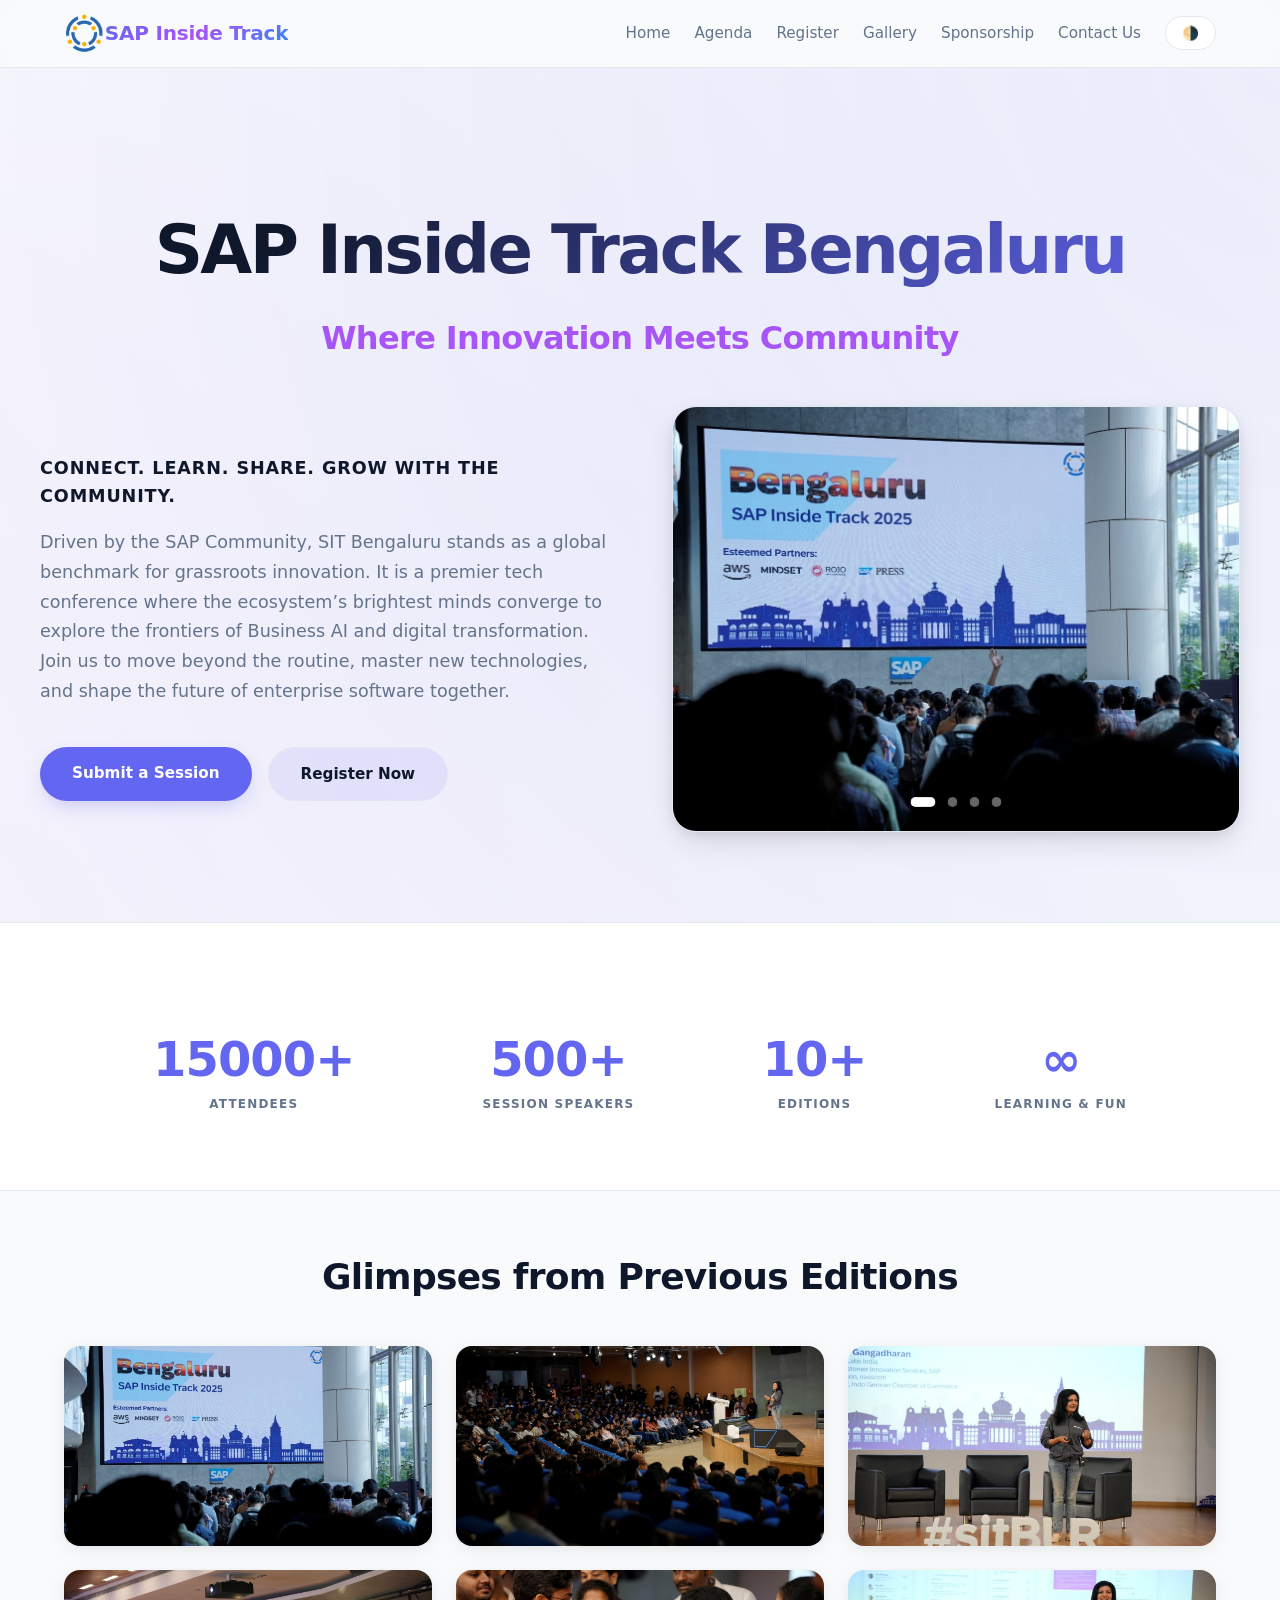
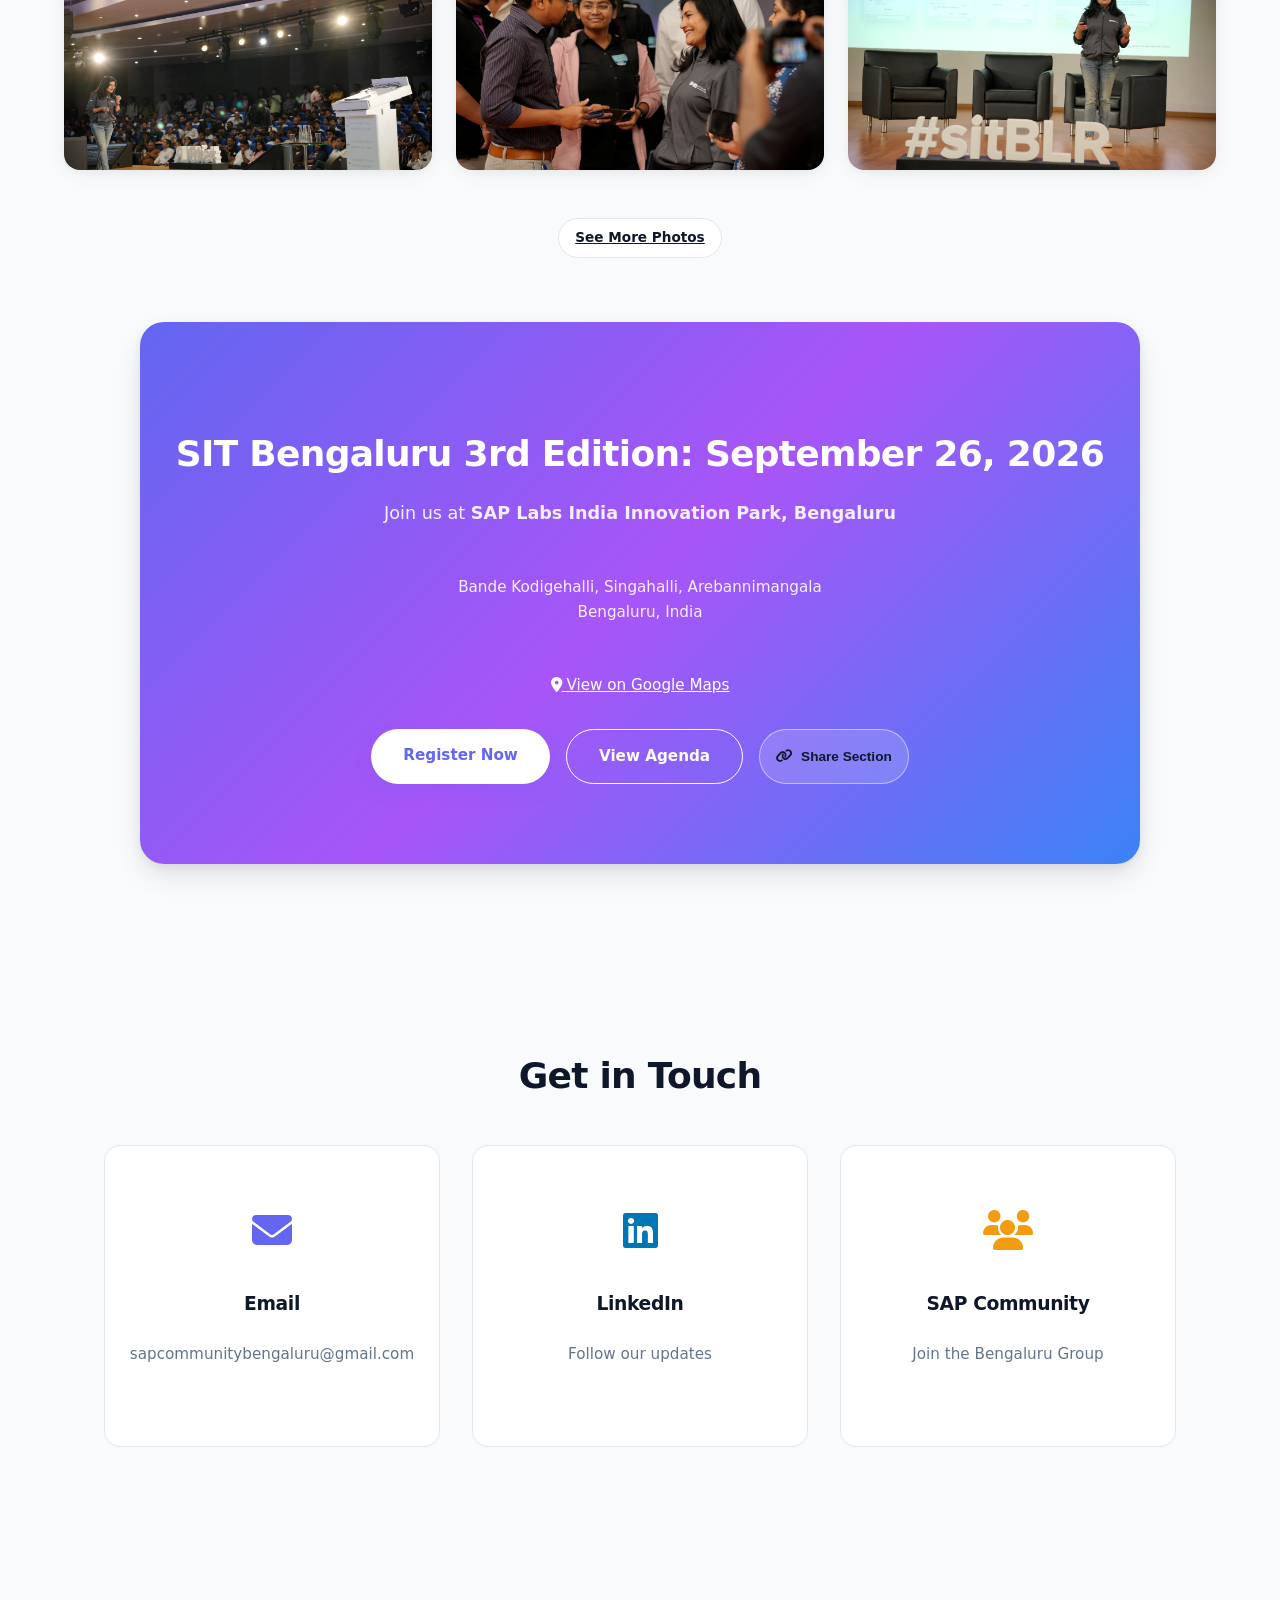
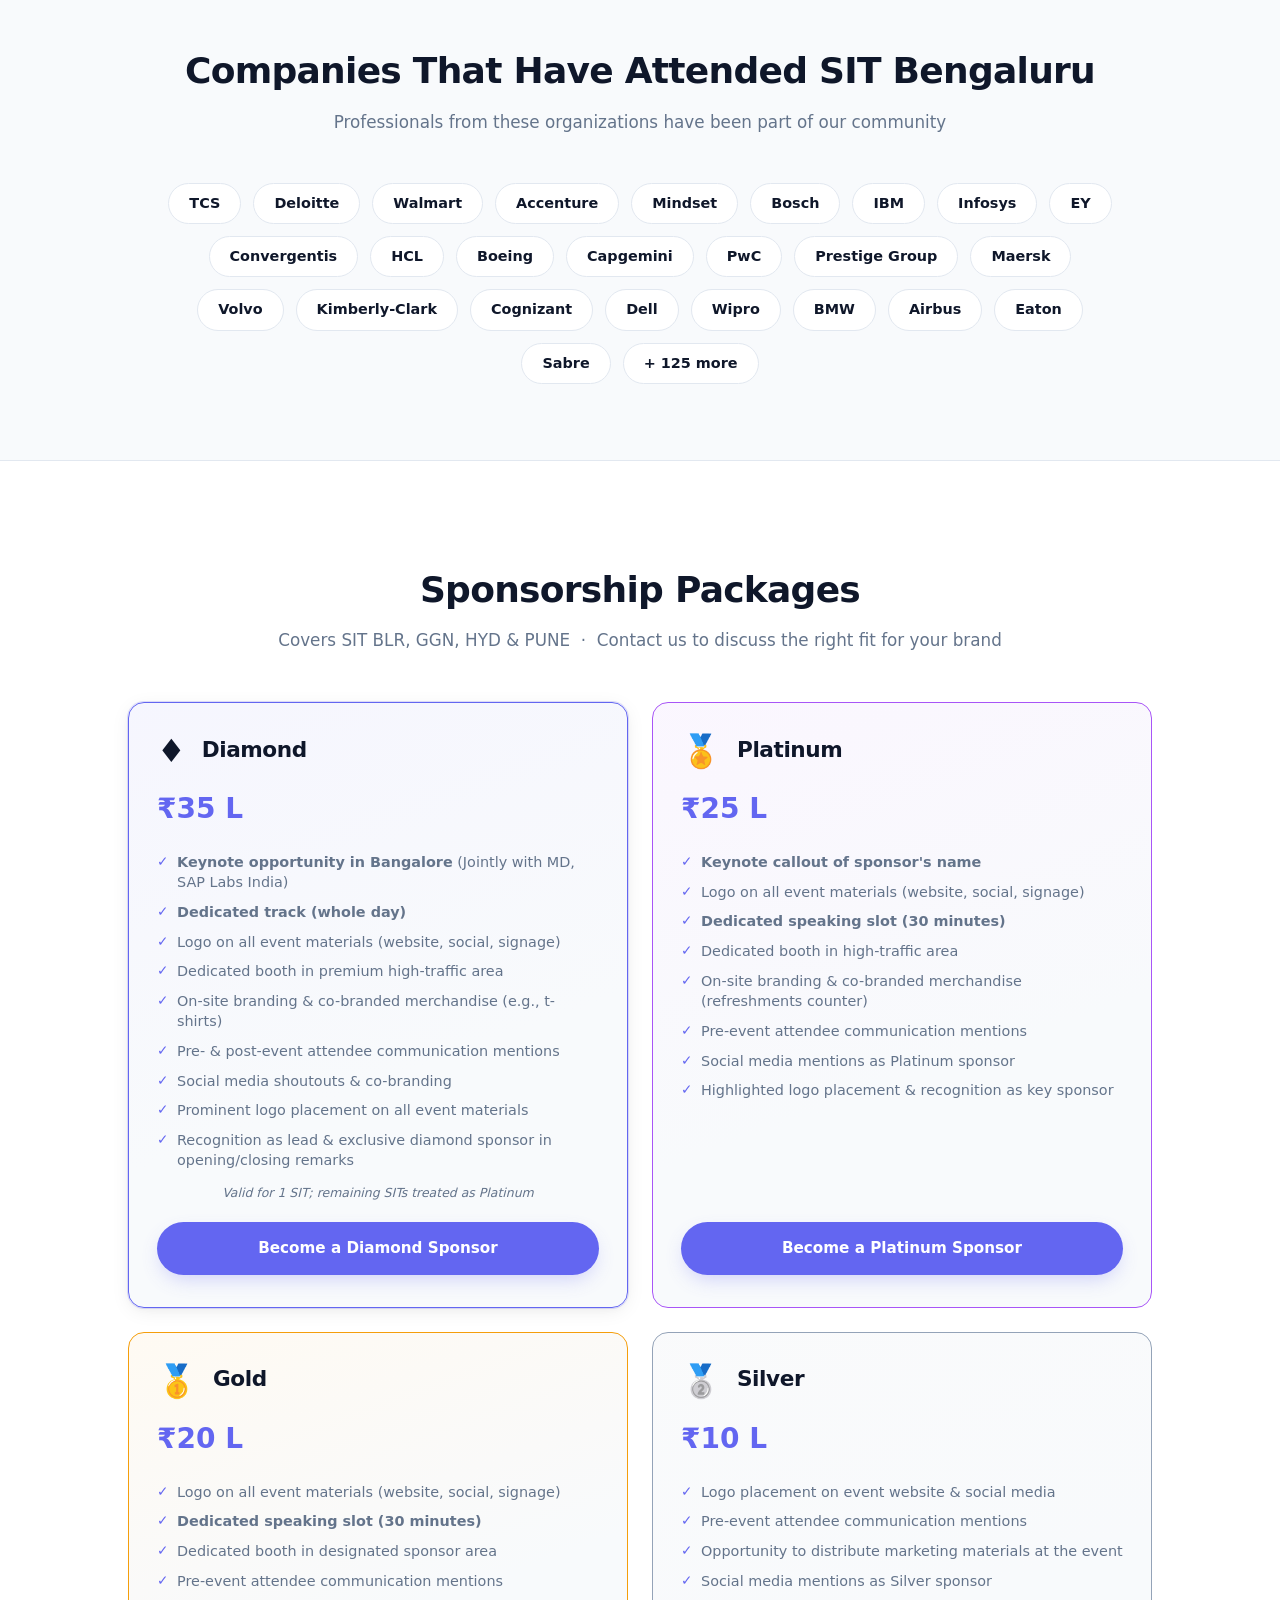
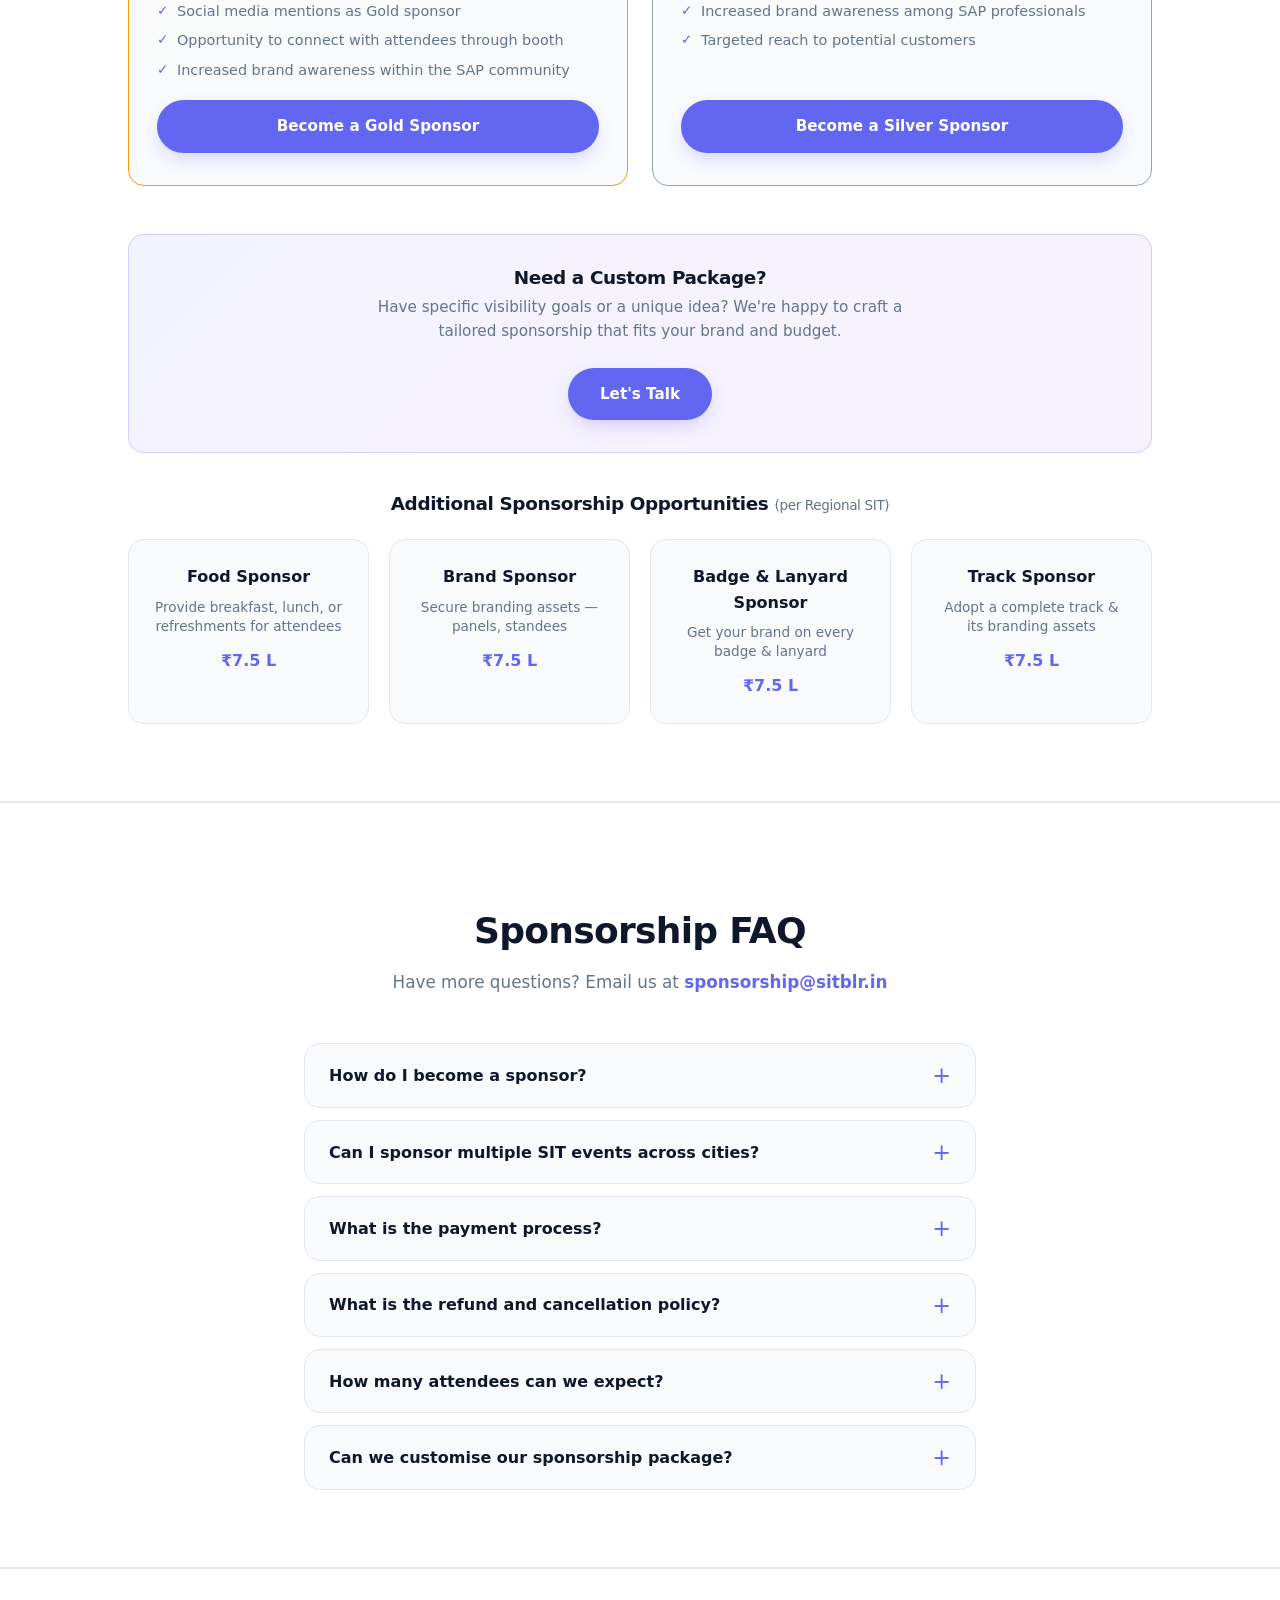
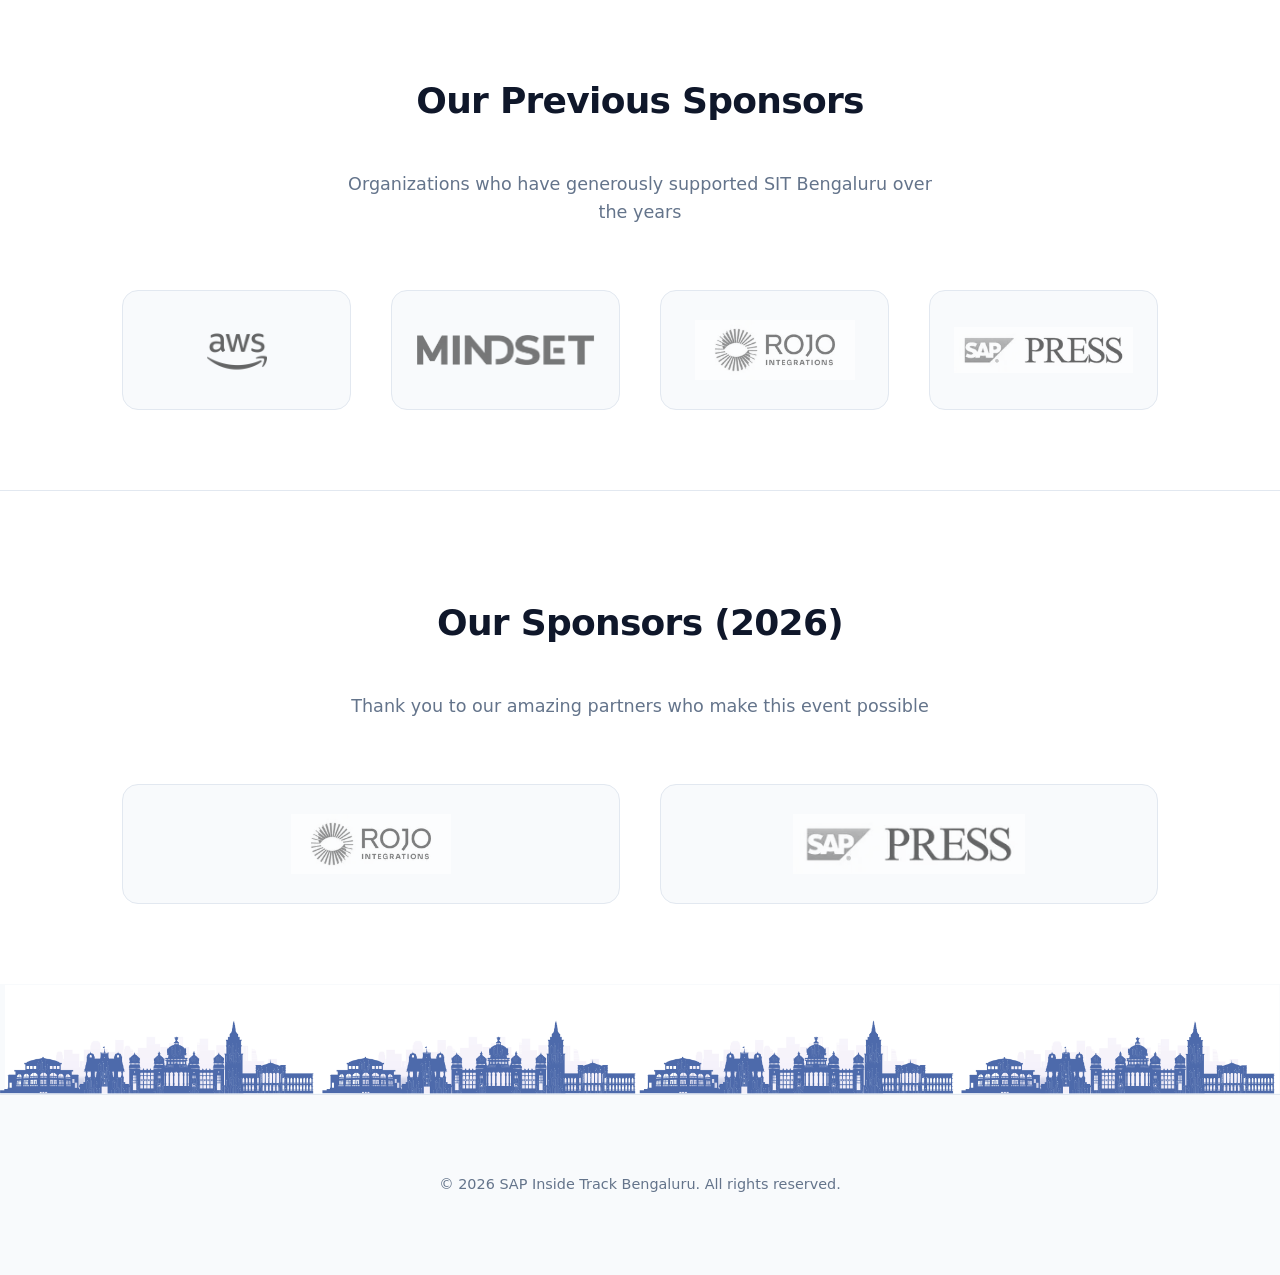
==== commit 36911c0f: "Update index.html" ====
--- a/event-agenda-website/index.html
+++ b/event-agenda-website/index.html
@@ -51,7 +51,7 @@
                  <div class="hero-main">
                      <div class="hero-content">
                          <p class="hero-tagline">Connect. Learn. Share. Grow with the community.</p>
-                         <p class="hero-description">Driven by the SAP Community, SIT Bengaluru stands as a global benchmark for grassroots innovation. It is a premier tech conference where the eco[...]
+                         <p class="hero-description">Driven by the SAP Community, SIT Bengaluru stands as a global benchmark for grassroots innovation. It is a premier tech conference where the ecosystem’s brightest minds converge to explore the frontiers of Business AI and digital transformation. Join us to move beyond the routine, master new technologies, and shape the future of enterprise software together.</p>
                          <div class="hero-actions">
                              <a href="https://sapinsidetrack.cfapps.eu10-004.hana.ondemand.com/index.html#/submit-session/27ed68b7-f040-4ebf-853e-2ab11e2ee92d" class="primary-btn" target="_blank" rel="noopener">Submit a Session</a>
                              <a href="https://sapinsidetrack.cfapps.eu10-004.hana.ondemand.com/index.html#/event/17121ee3-45a4-40d8-adf7-e16e3e879810" class="secondary-btn" target="_blank" rel="noopener">Register Now</a>
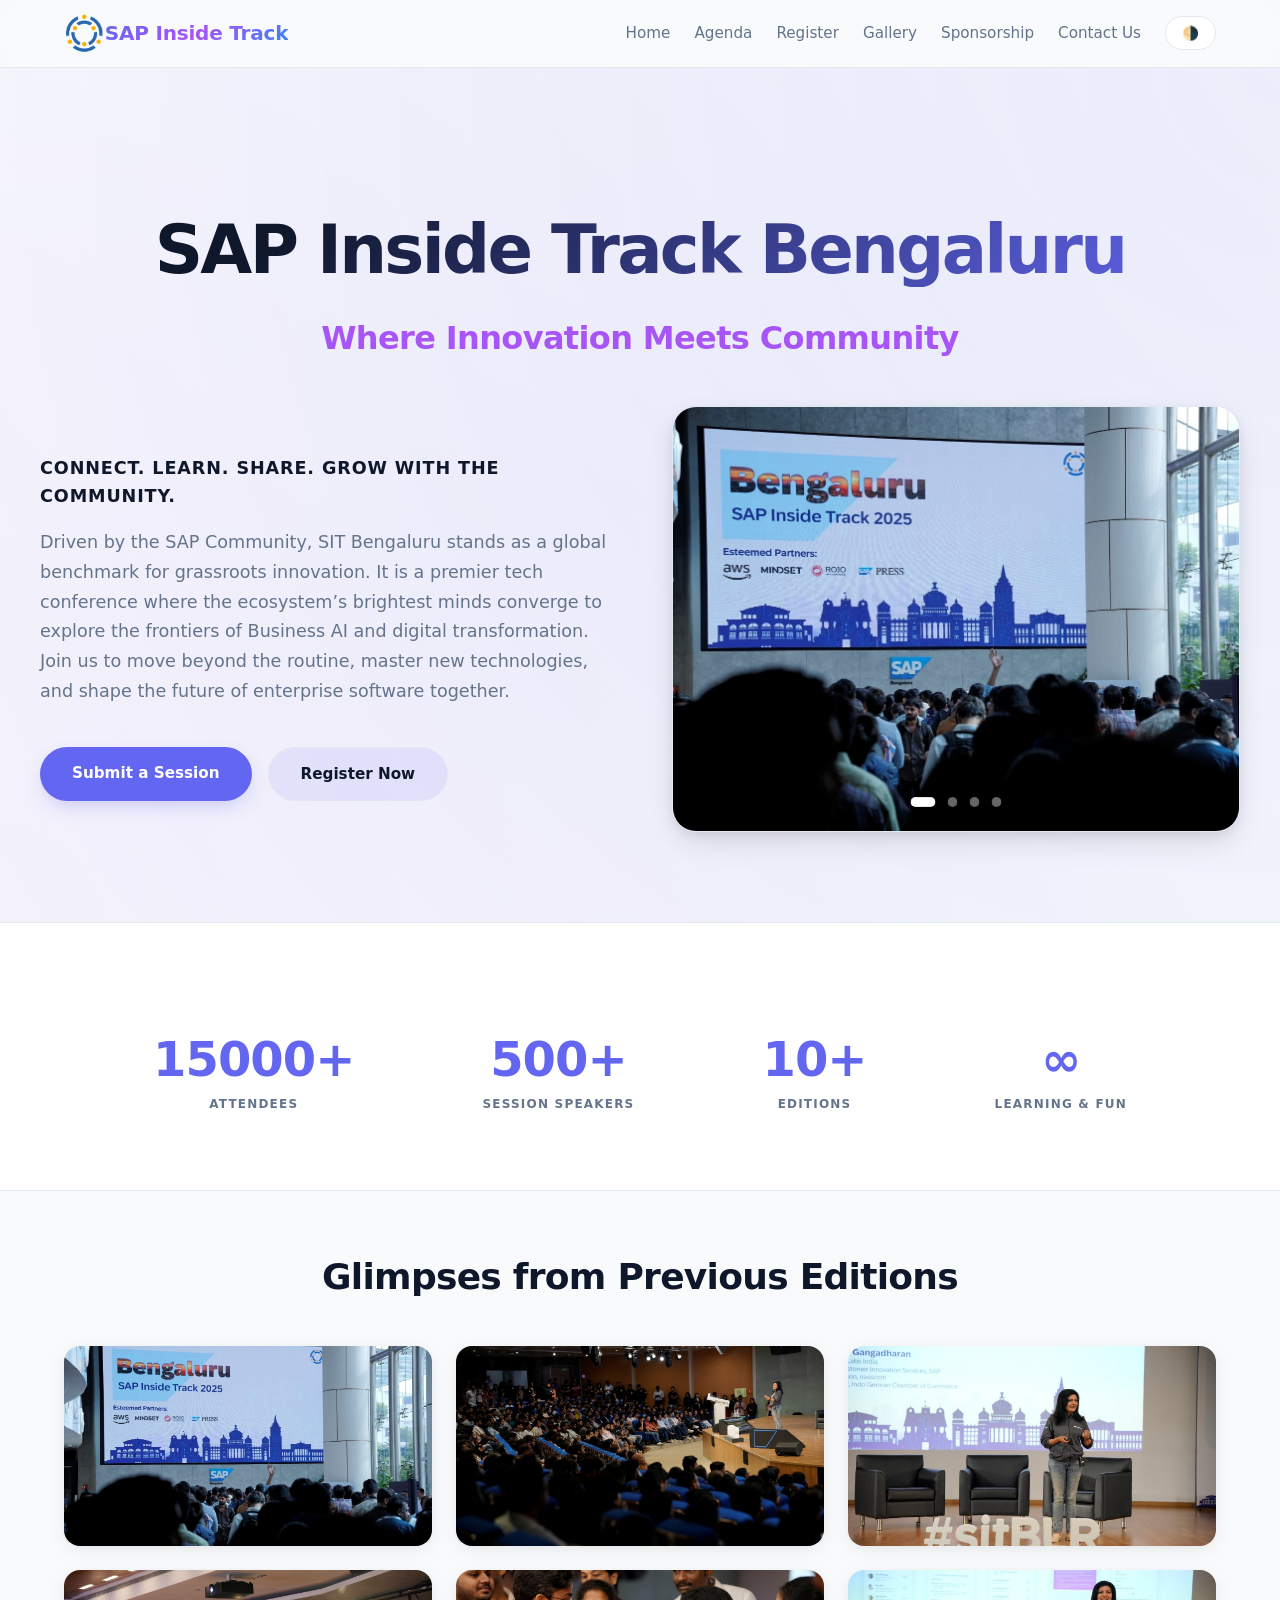
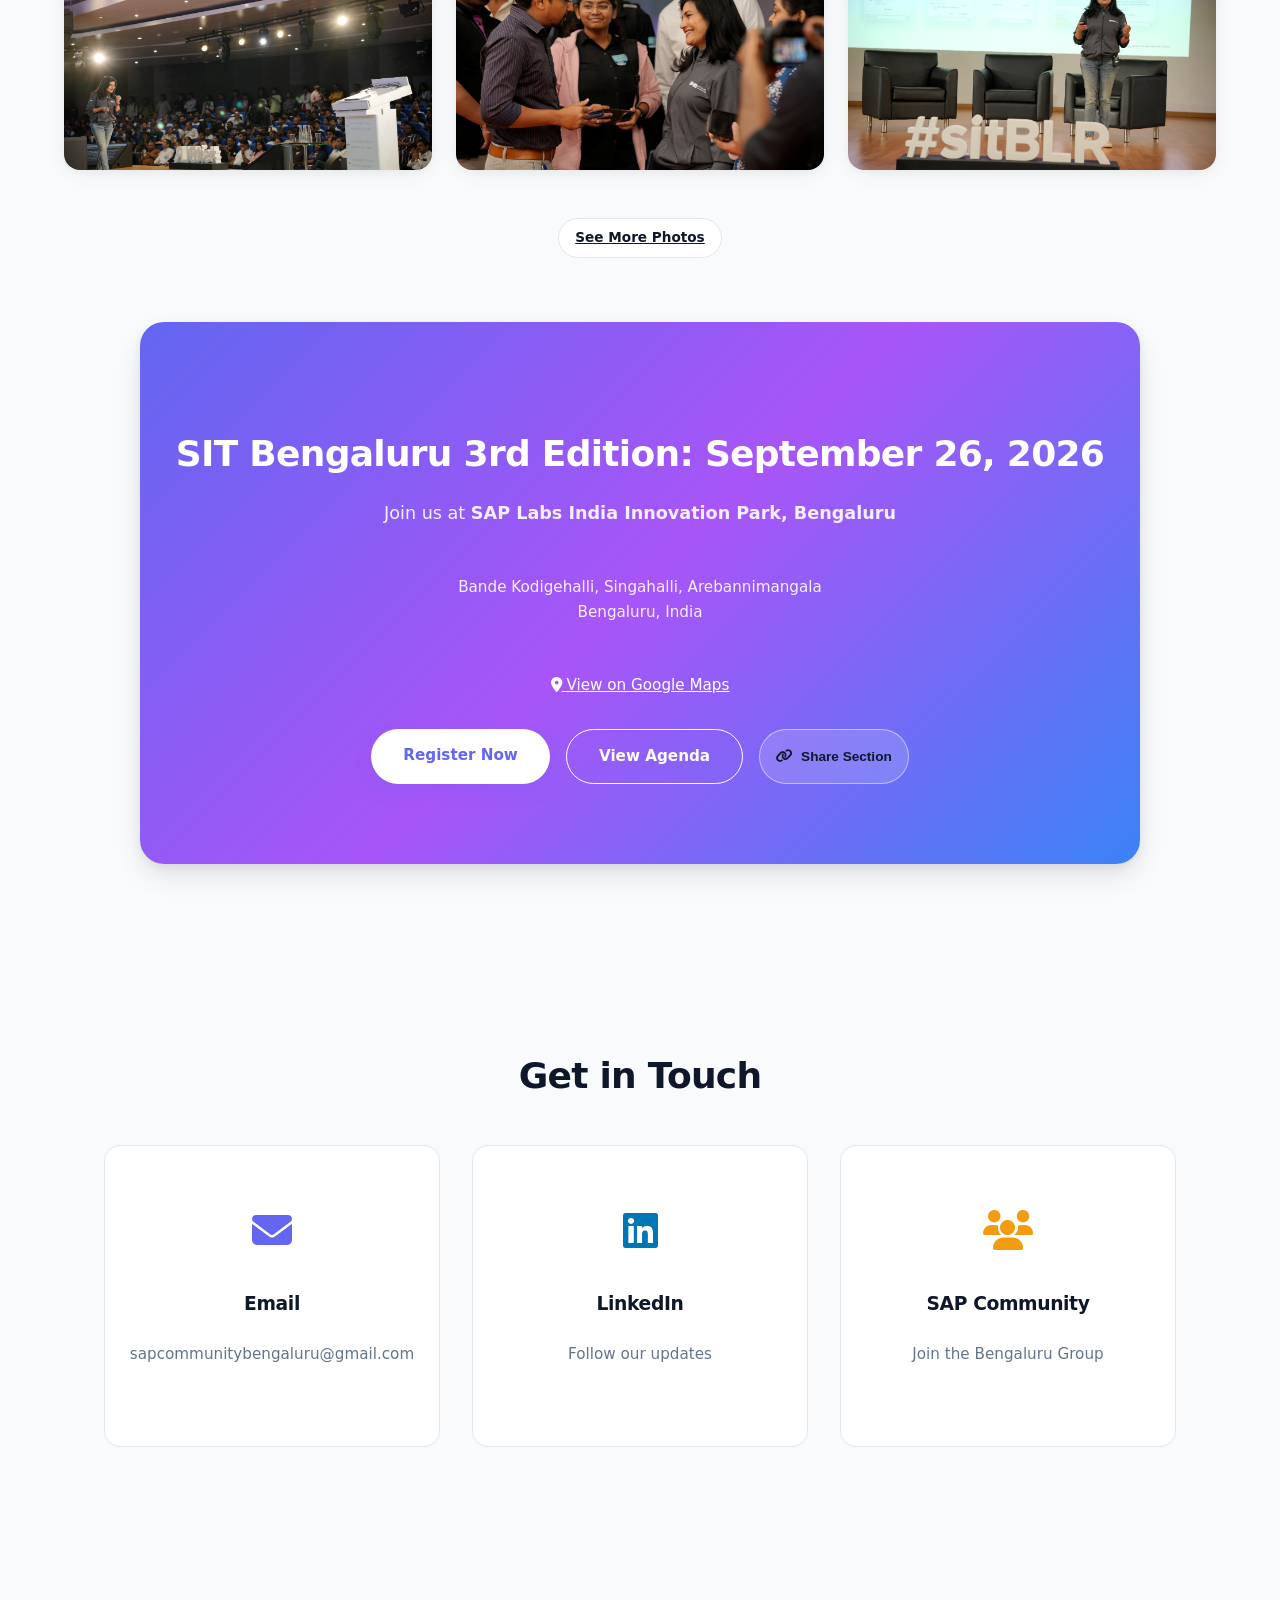
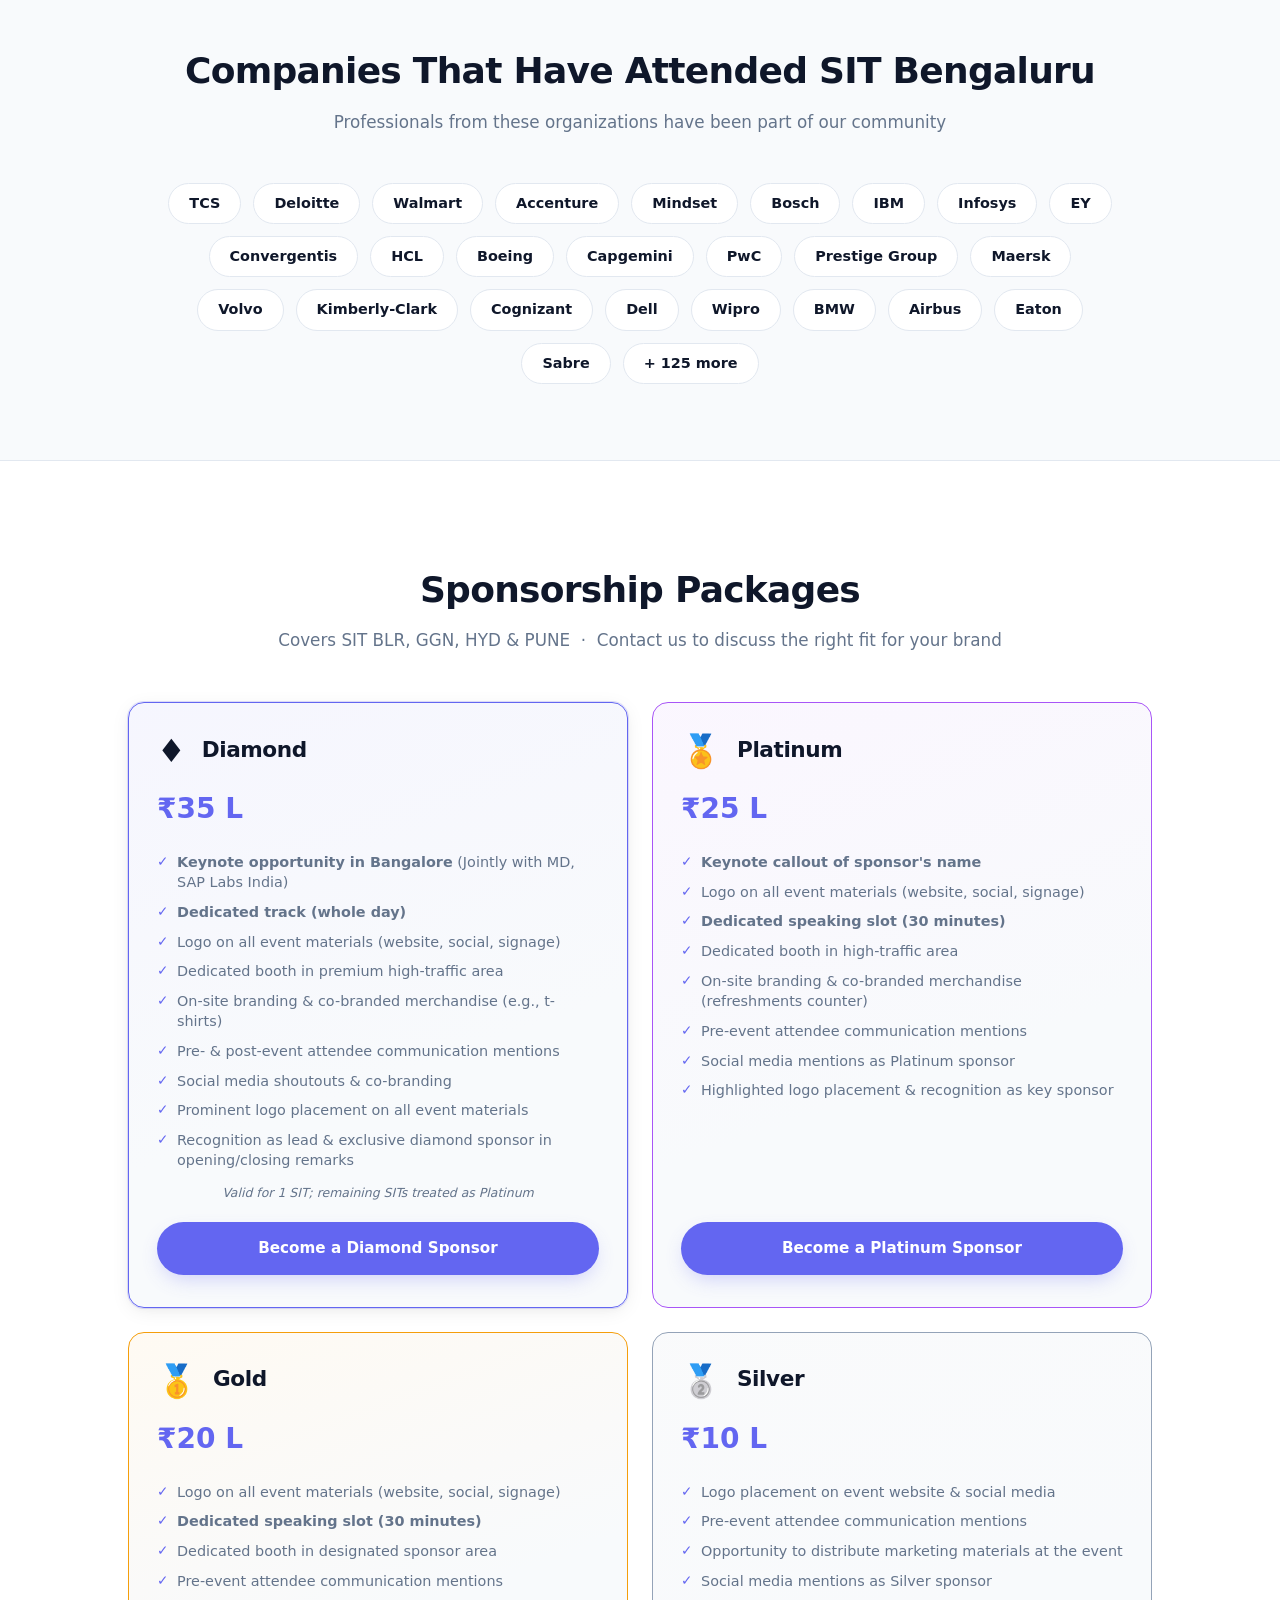
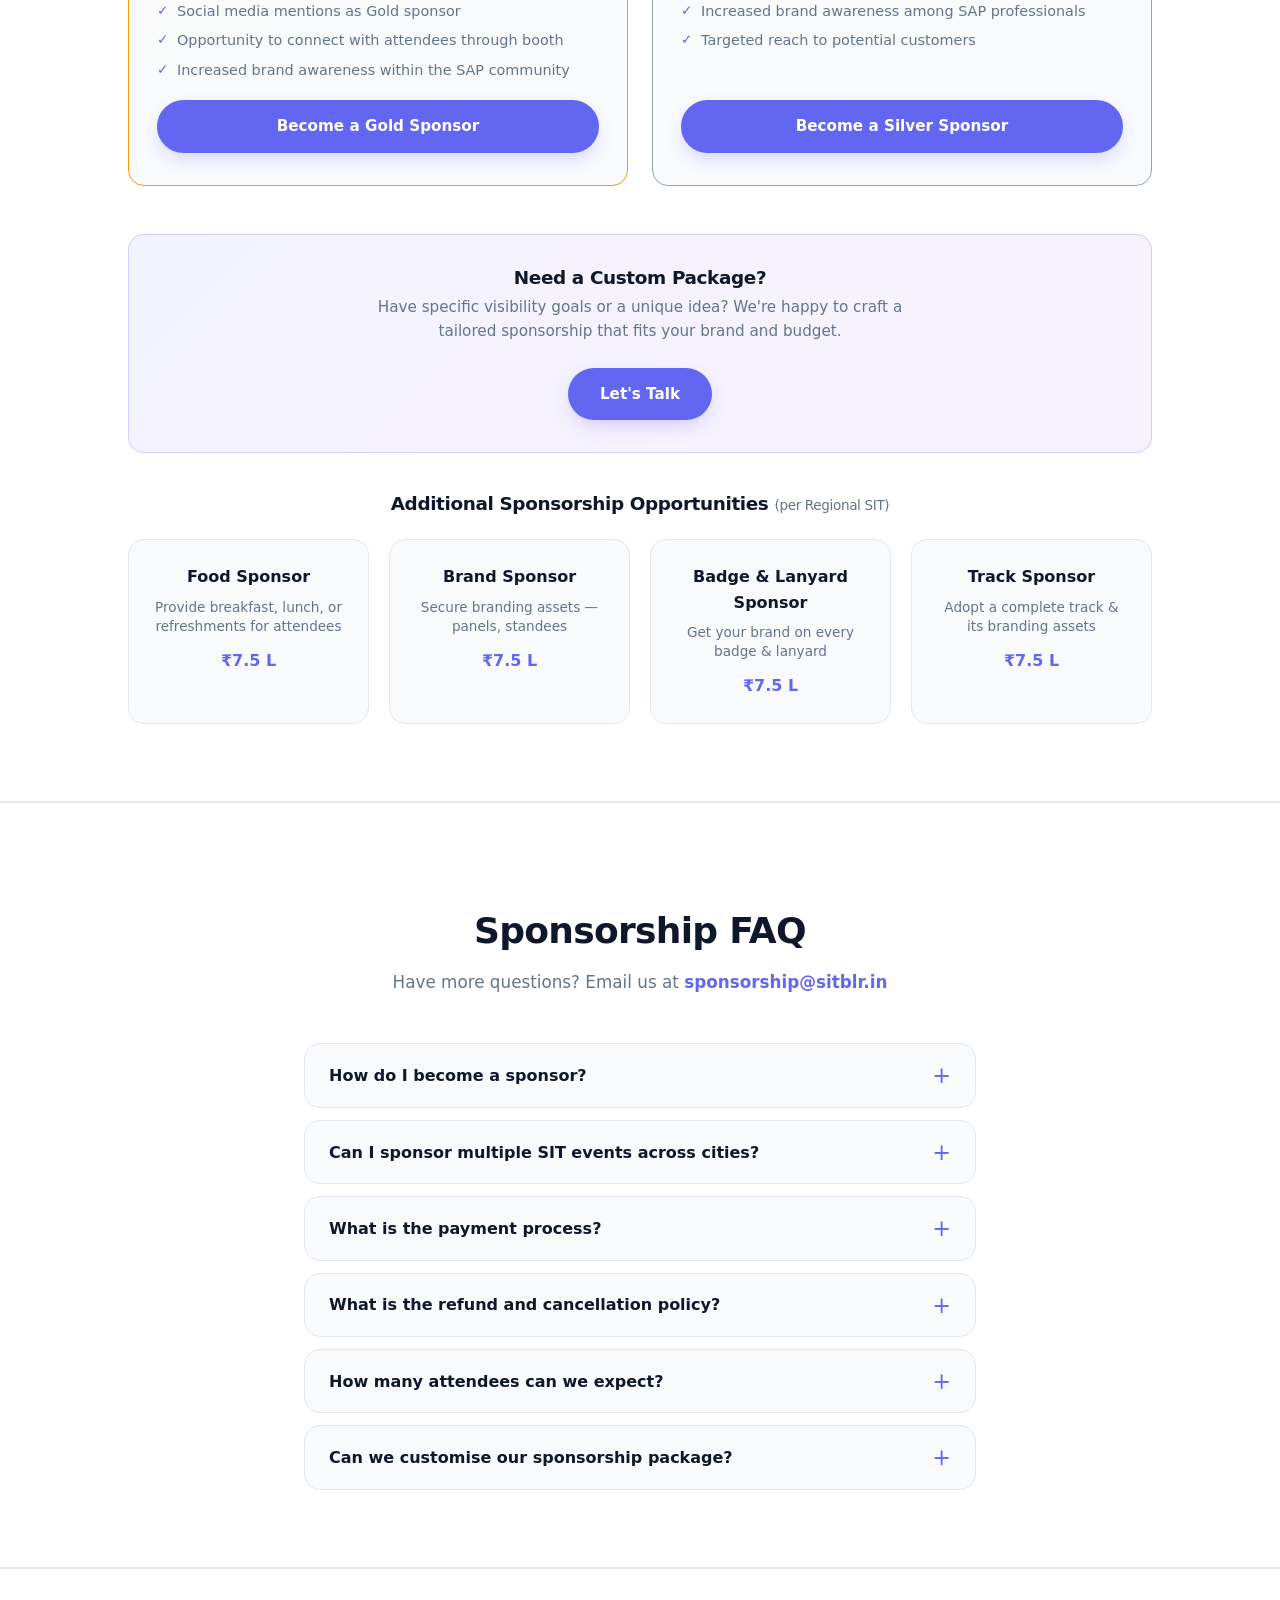
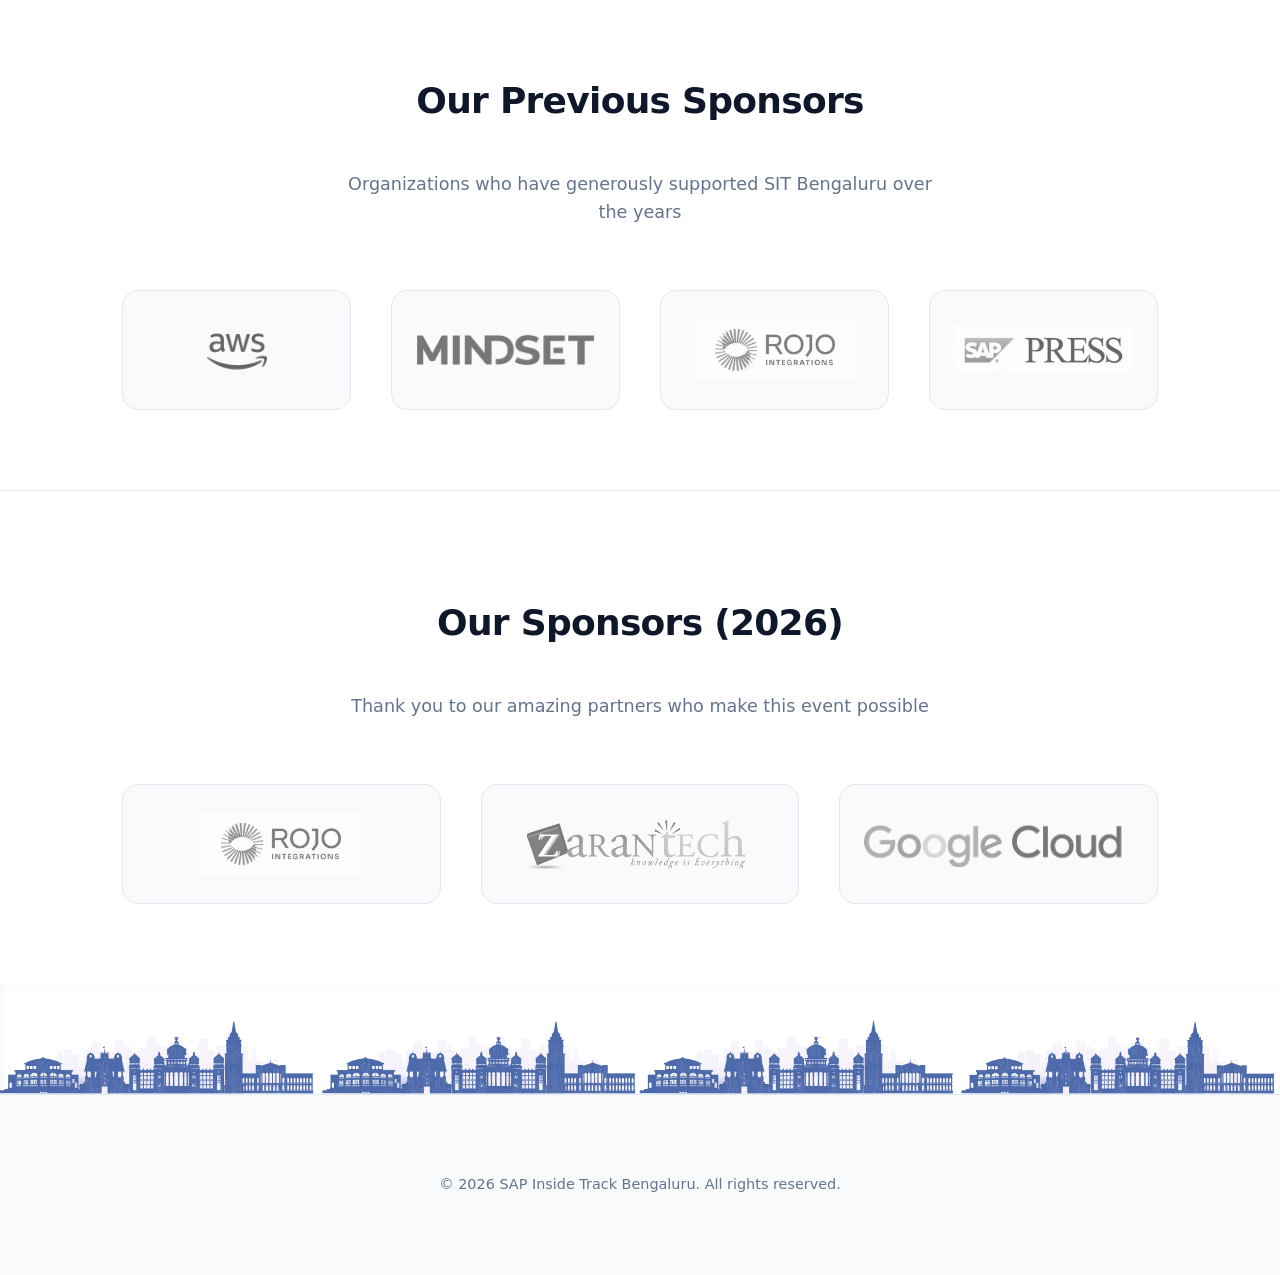
==== commit 47b70dd8: "Add ZaranTech and Google Cloud as sponsors Replaces SAP Press with ZaranTech and adds Google Cloud a" ====
--- a/event-agenda-website/index.html
+++ b/event-agenda-website/index.html
@@ -509,7 +509,10 @@
                         <img src="assets/images/sponsor_logos/rojo_logo.webp" alt="Rojo Consultancy" class="sponsor-logo" loading="lazy">
                     </div>
                     <div class="sponsor-item">
-                        <img src="assets/images/sponsor_logos/sap_press_logo.webp" alt="SAP Press" class="sponsor-logo" loading="lazy">
+                        <img src="assets/images/sponsor_logos/zarantech.webp" alt="ZaranTech" class="sponsor-logo" loading="lazy">
+                    </div>
+                    <div class="sponsor-item">
+                        <img src="assets/images/sponsor_logos/googlecloudlogo.webp" alt="Google" class="sponsor-logo" loading="lazy">
                     </div>
                 </div>
             </div>
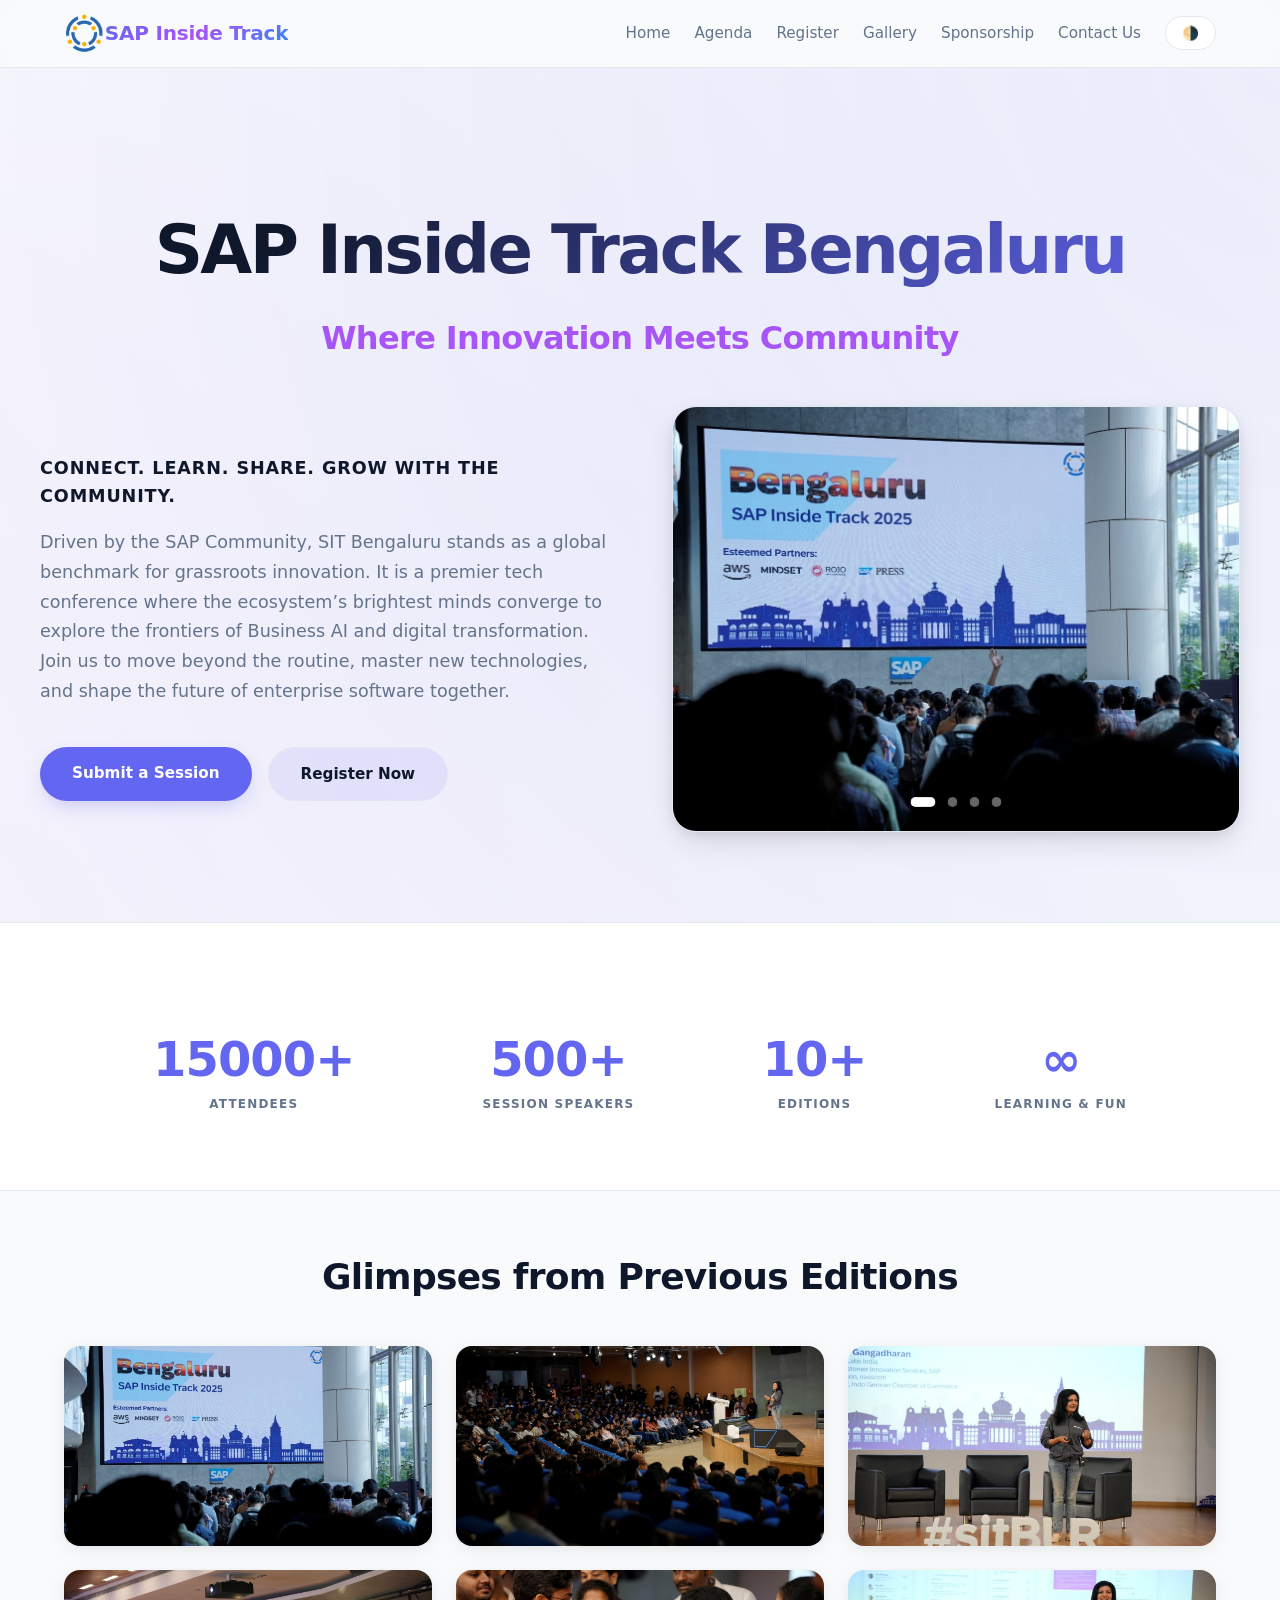
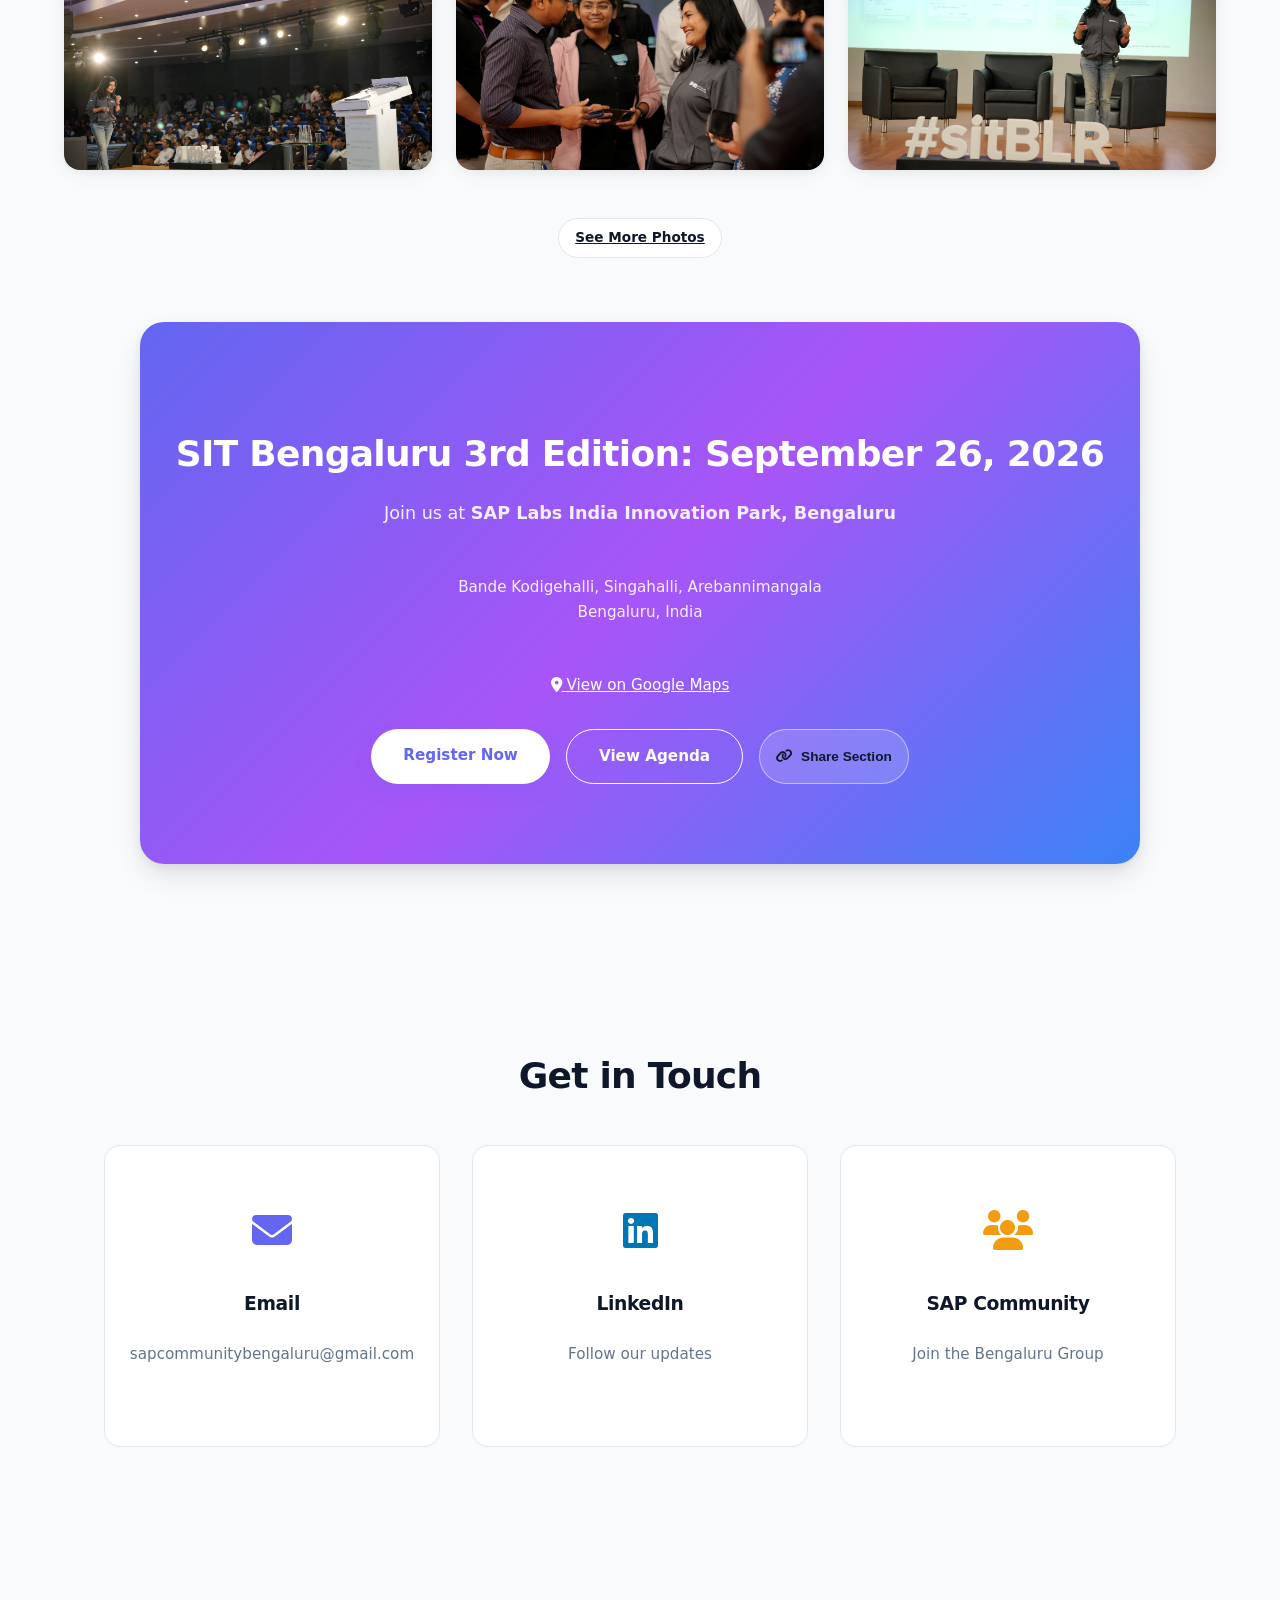
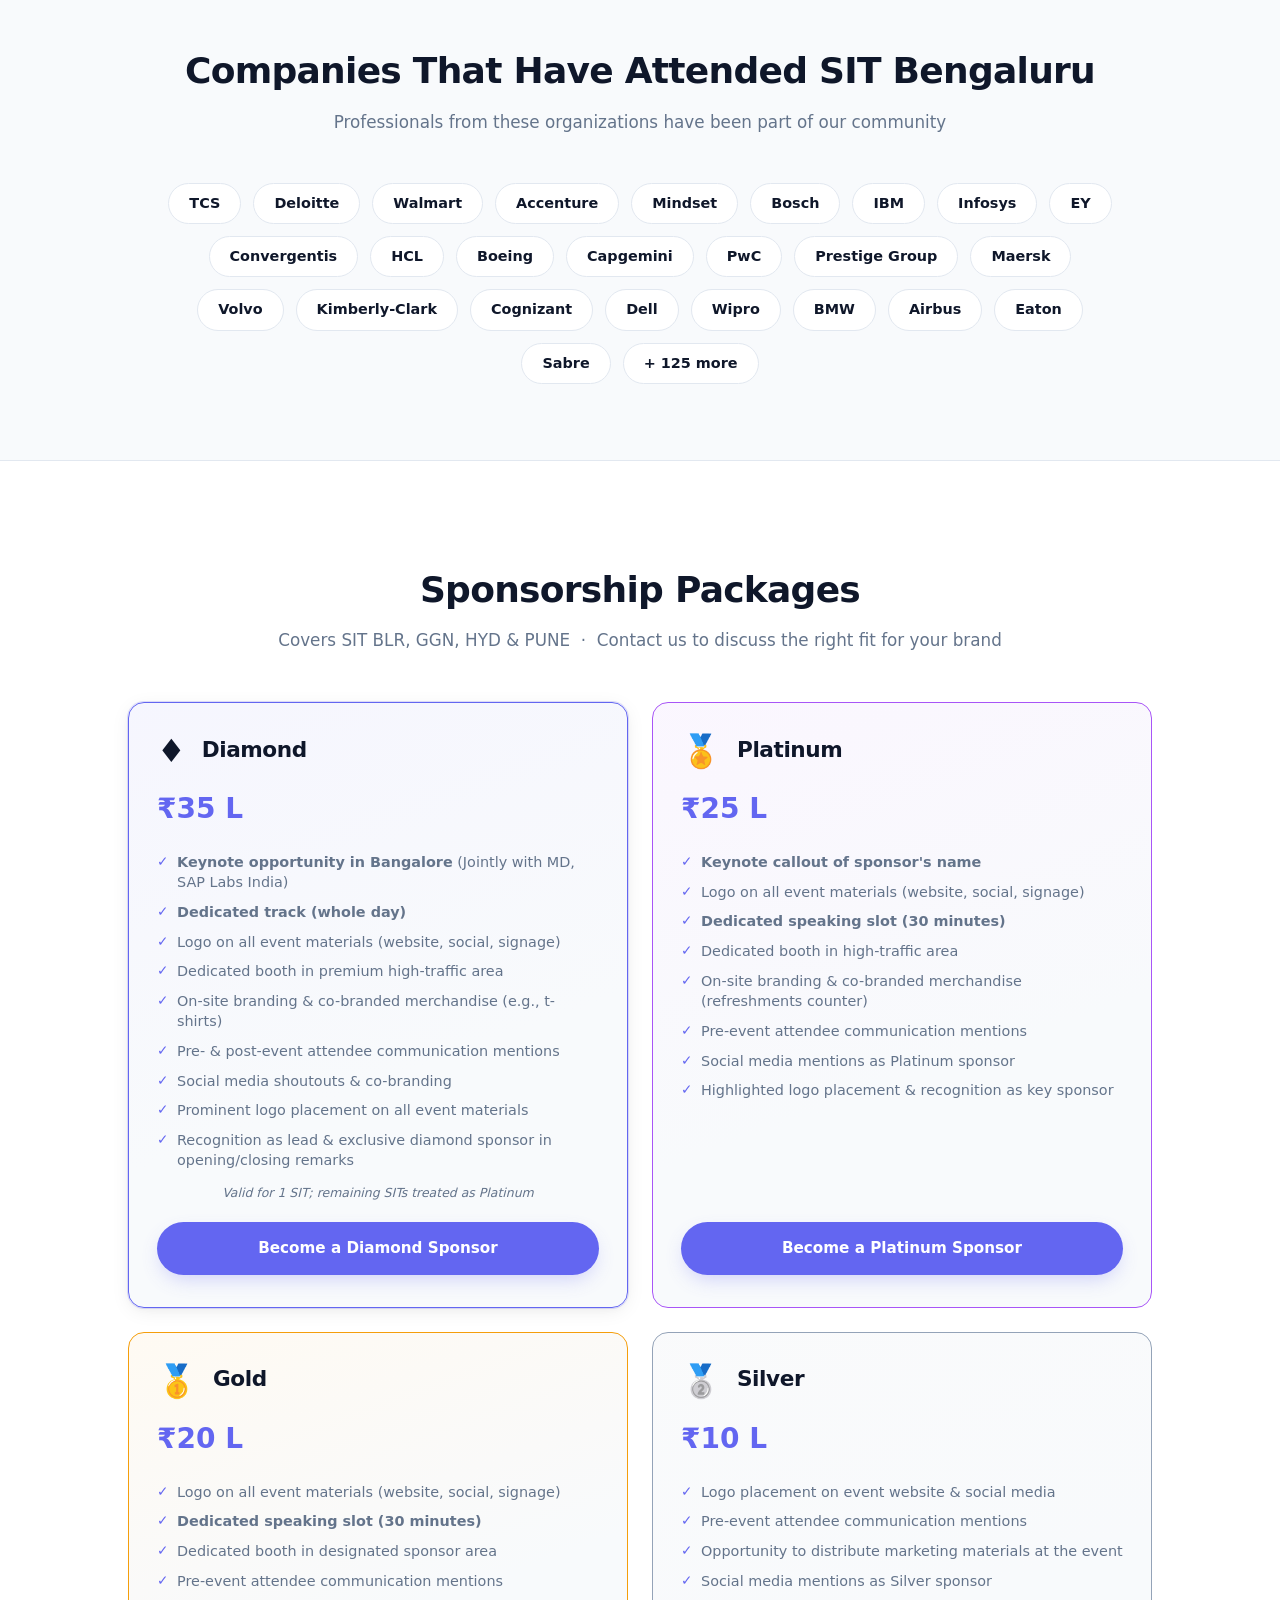
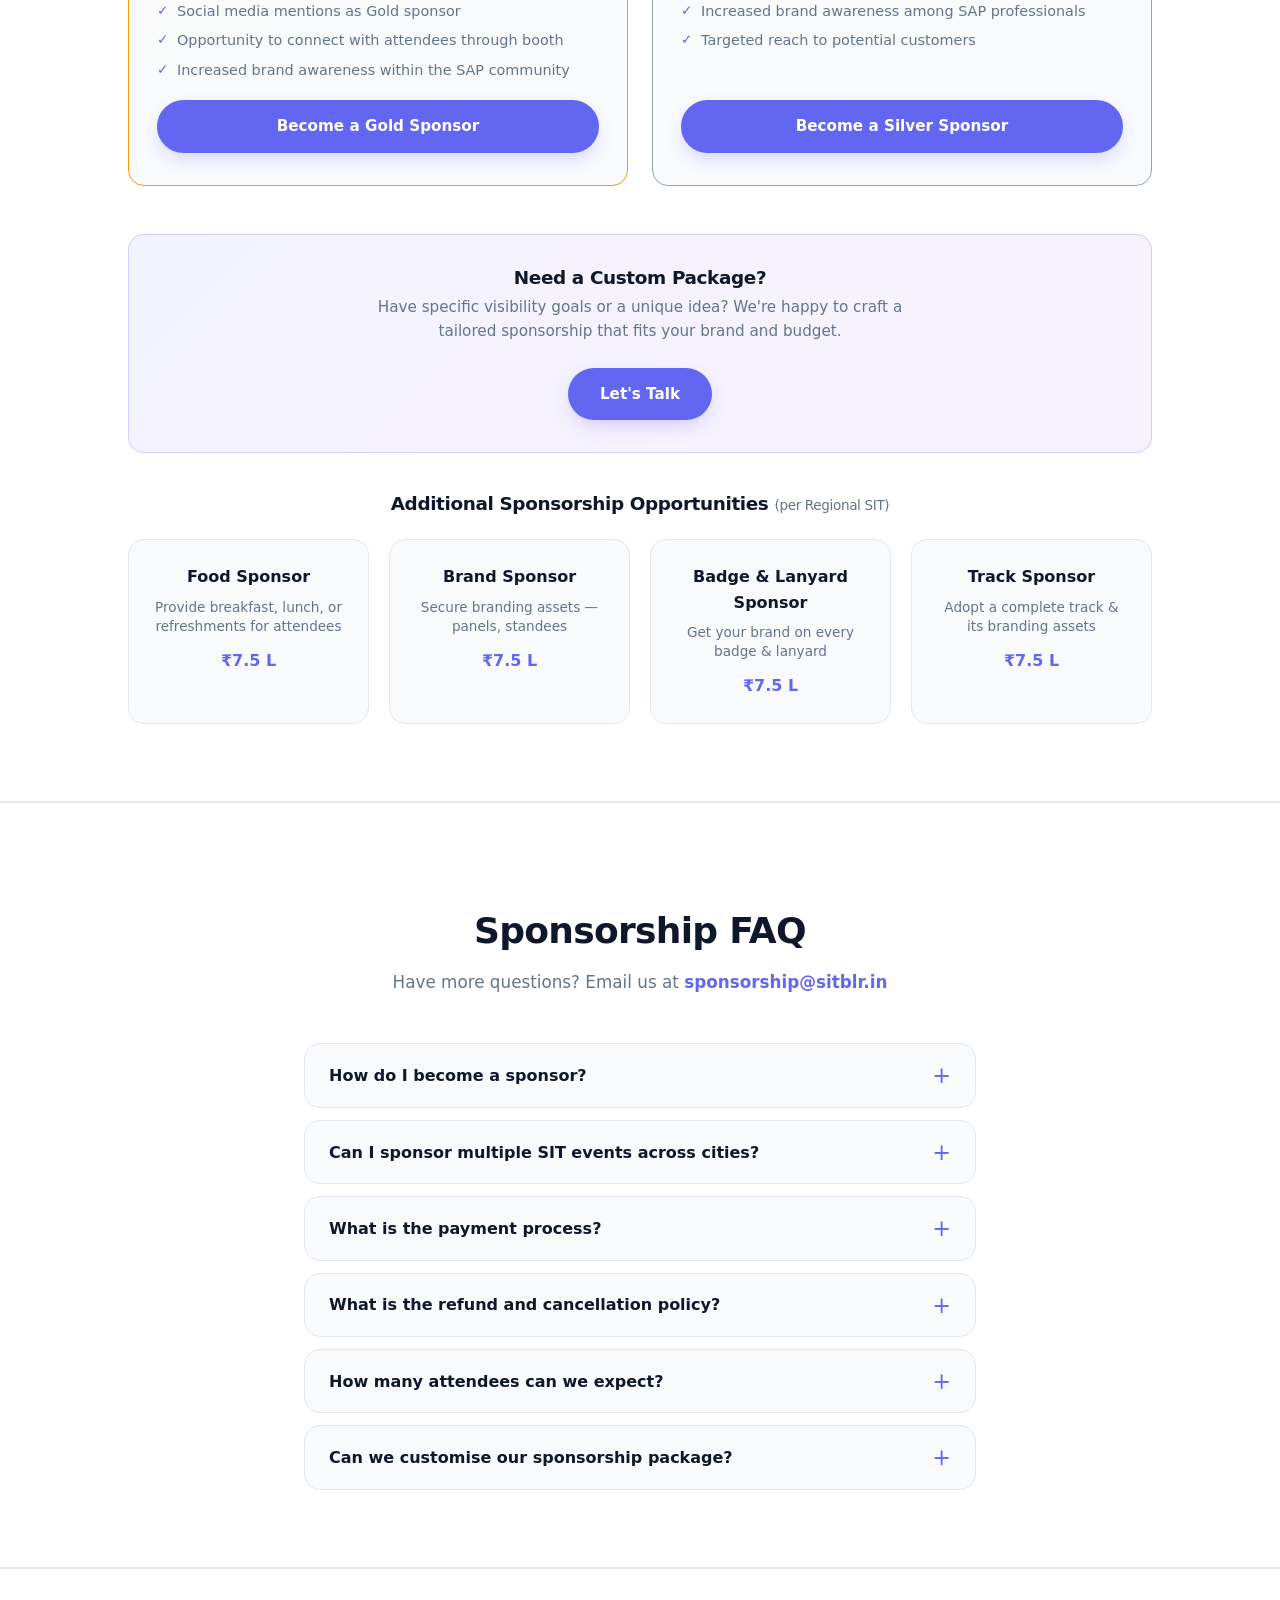
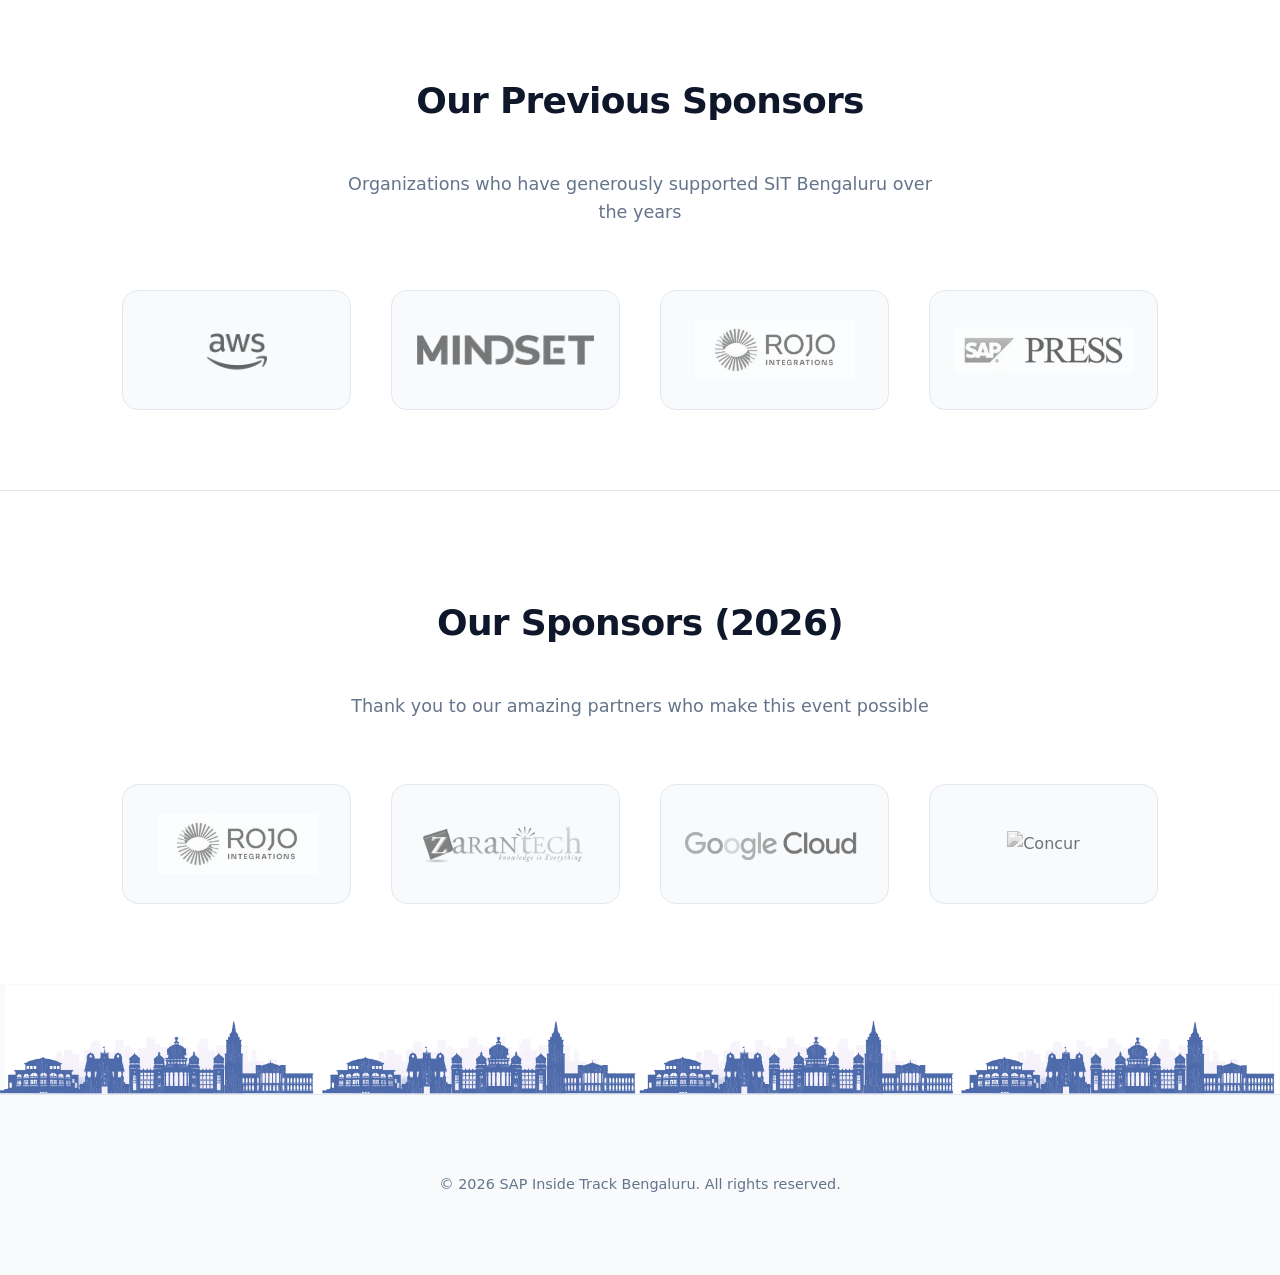
==== commit 1e2c15cc: "Update Q3 2026 agenda with speaker names from final agenda PDF - events.json: Add/correct speakers f" ====
--- a/event-agenda-website/index.html
+++ b/event-agenda-website/index.html
@@ -514,6 +514,9 @@
                     <div class="sponsor-item">
                         <img src="assets/images/sponsor_logos/googlecloudlogo.webp" alt="Google" class="sponsor-logo" loading="lazy">
                     </div>
+                    <div class="sponsor-item">
+                        <img src="assets/images/sponsor_logos/concurlogo.png" alt="Concur" class="sponsor-logo" loading="lazy">
+                    </div>
                 </div>
             </div>
         </section>
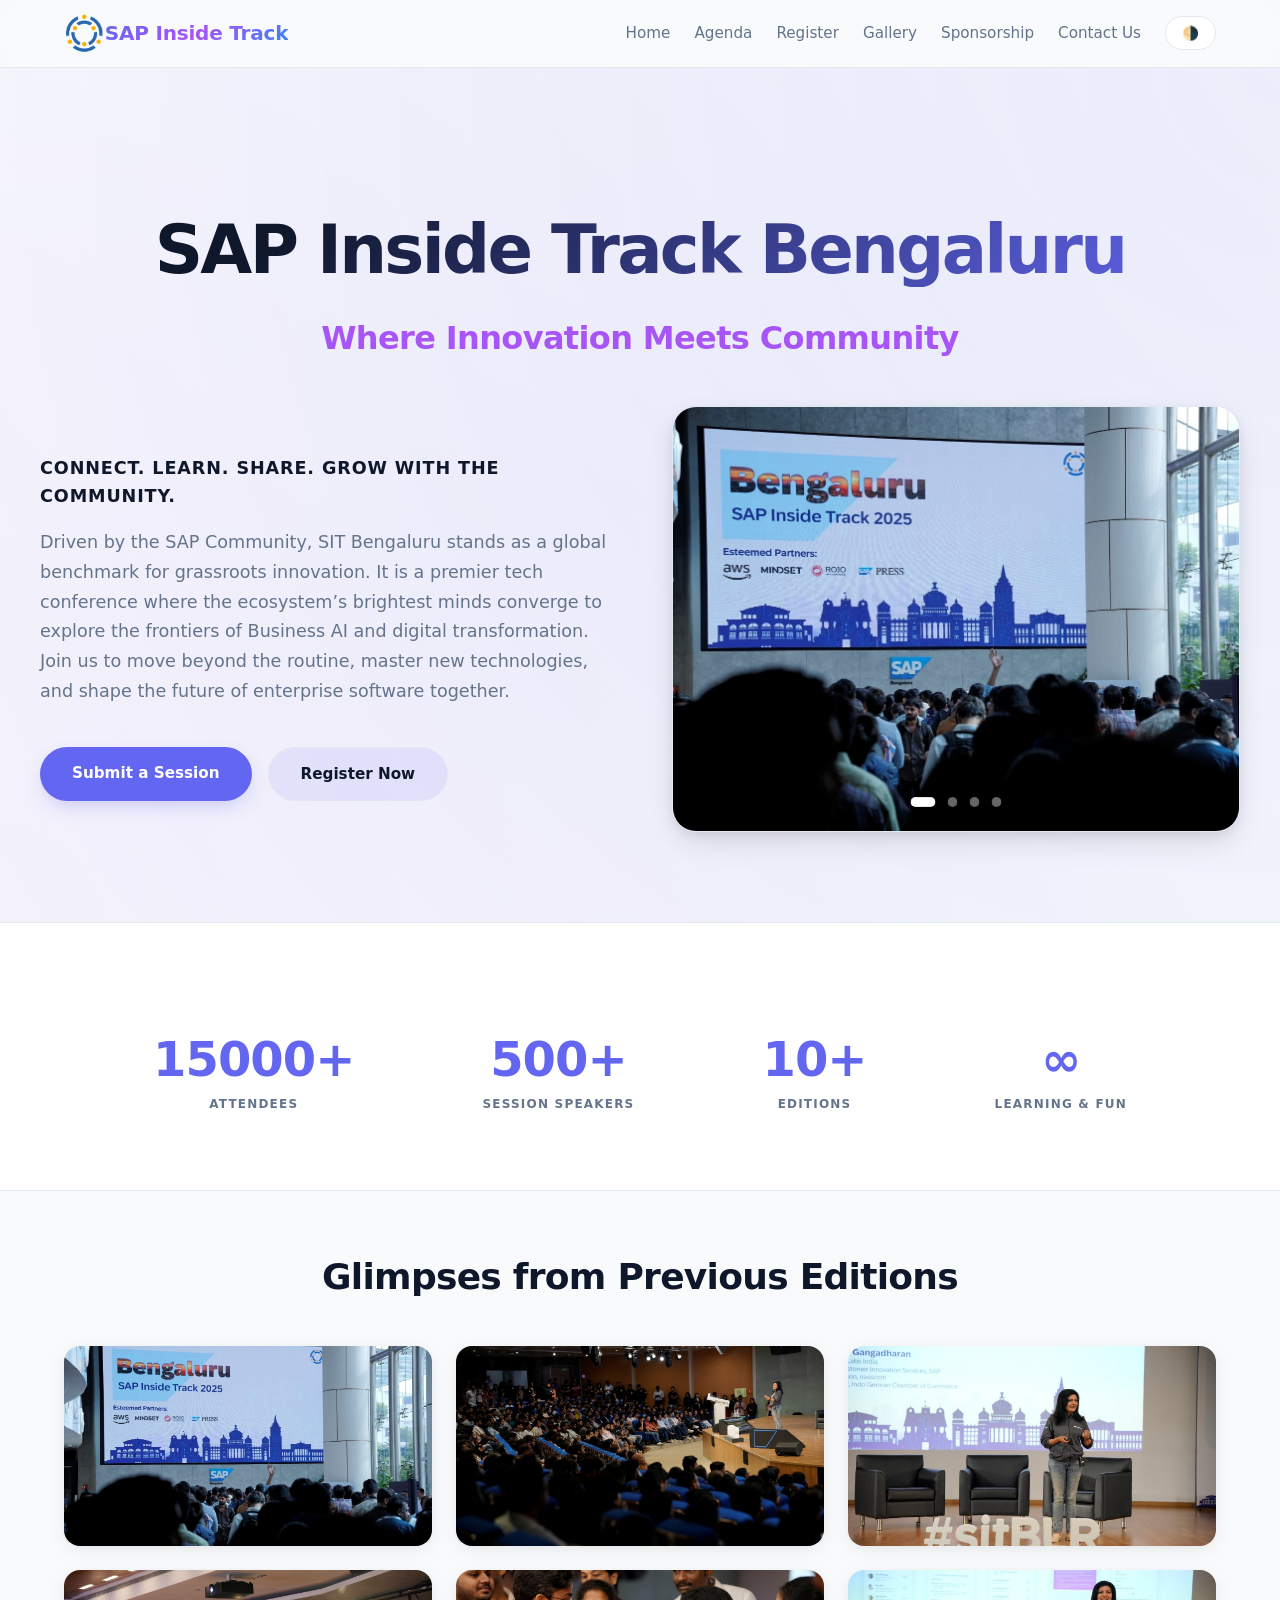
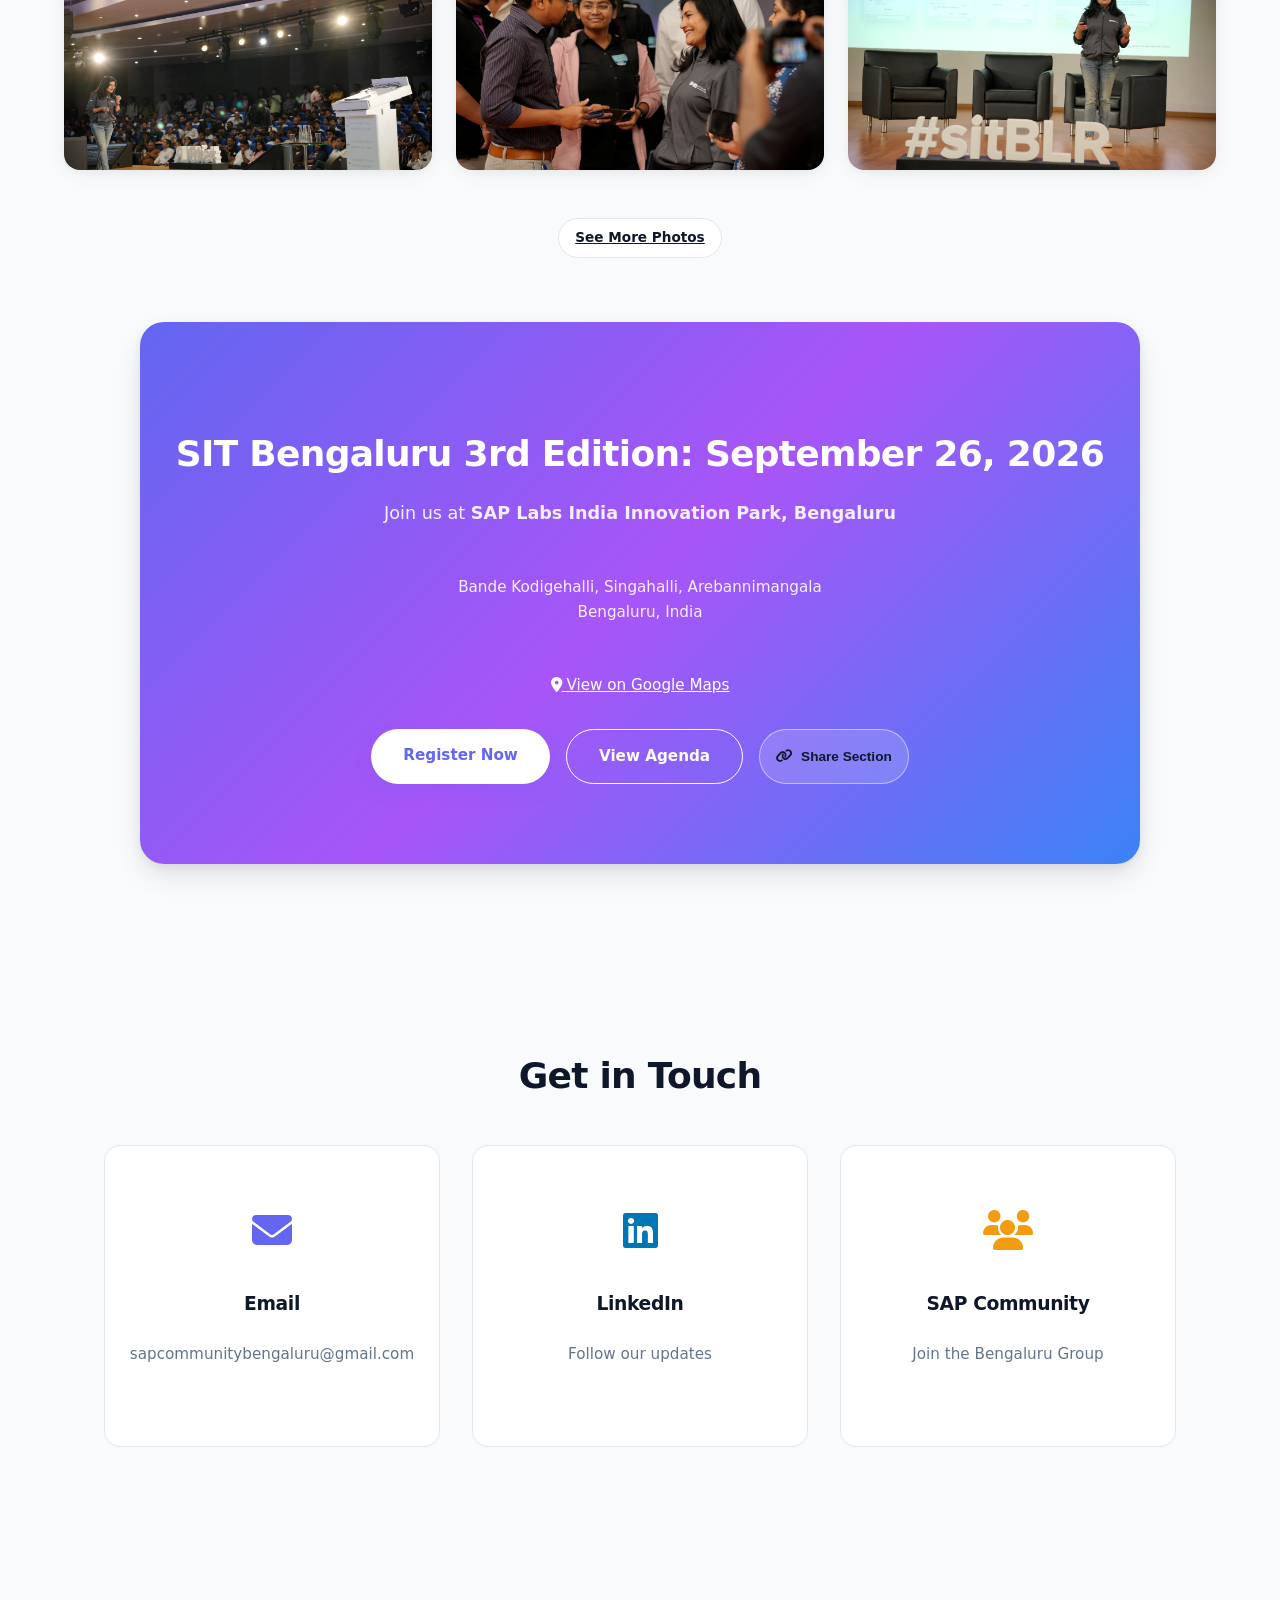
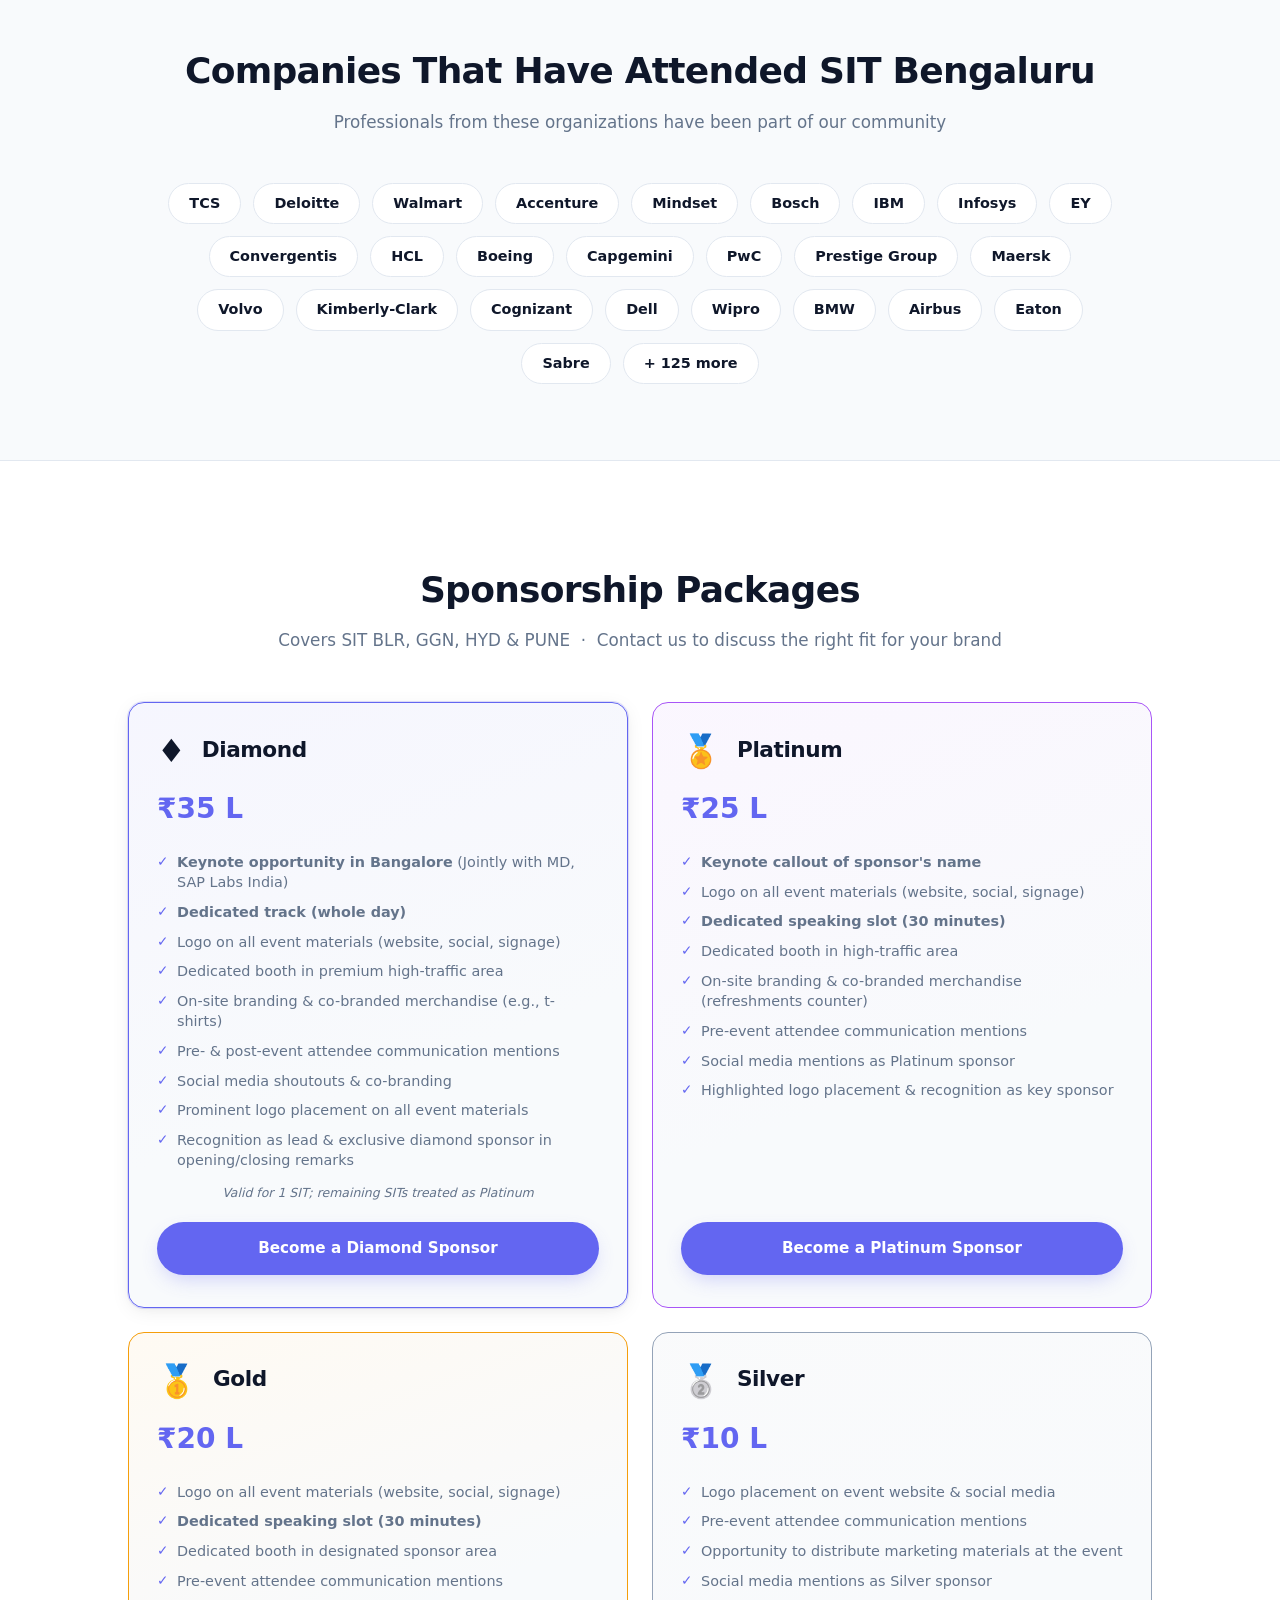
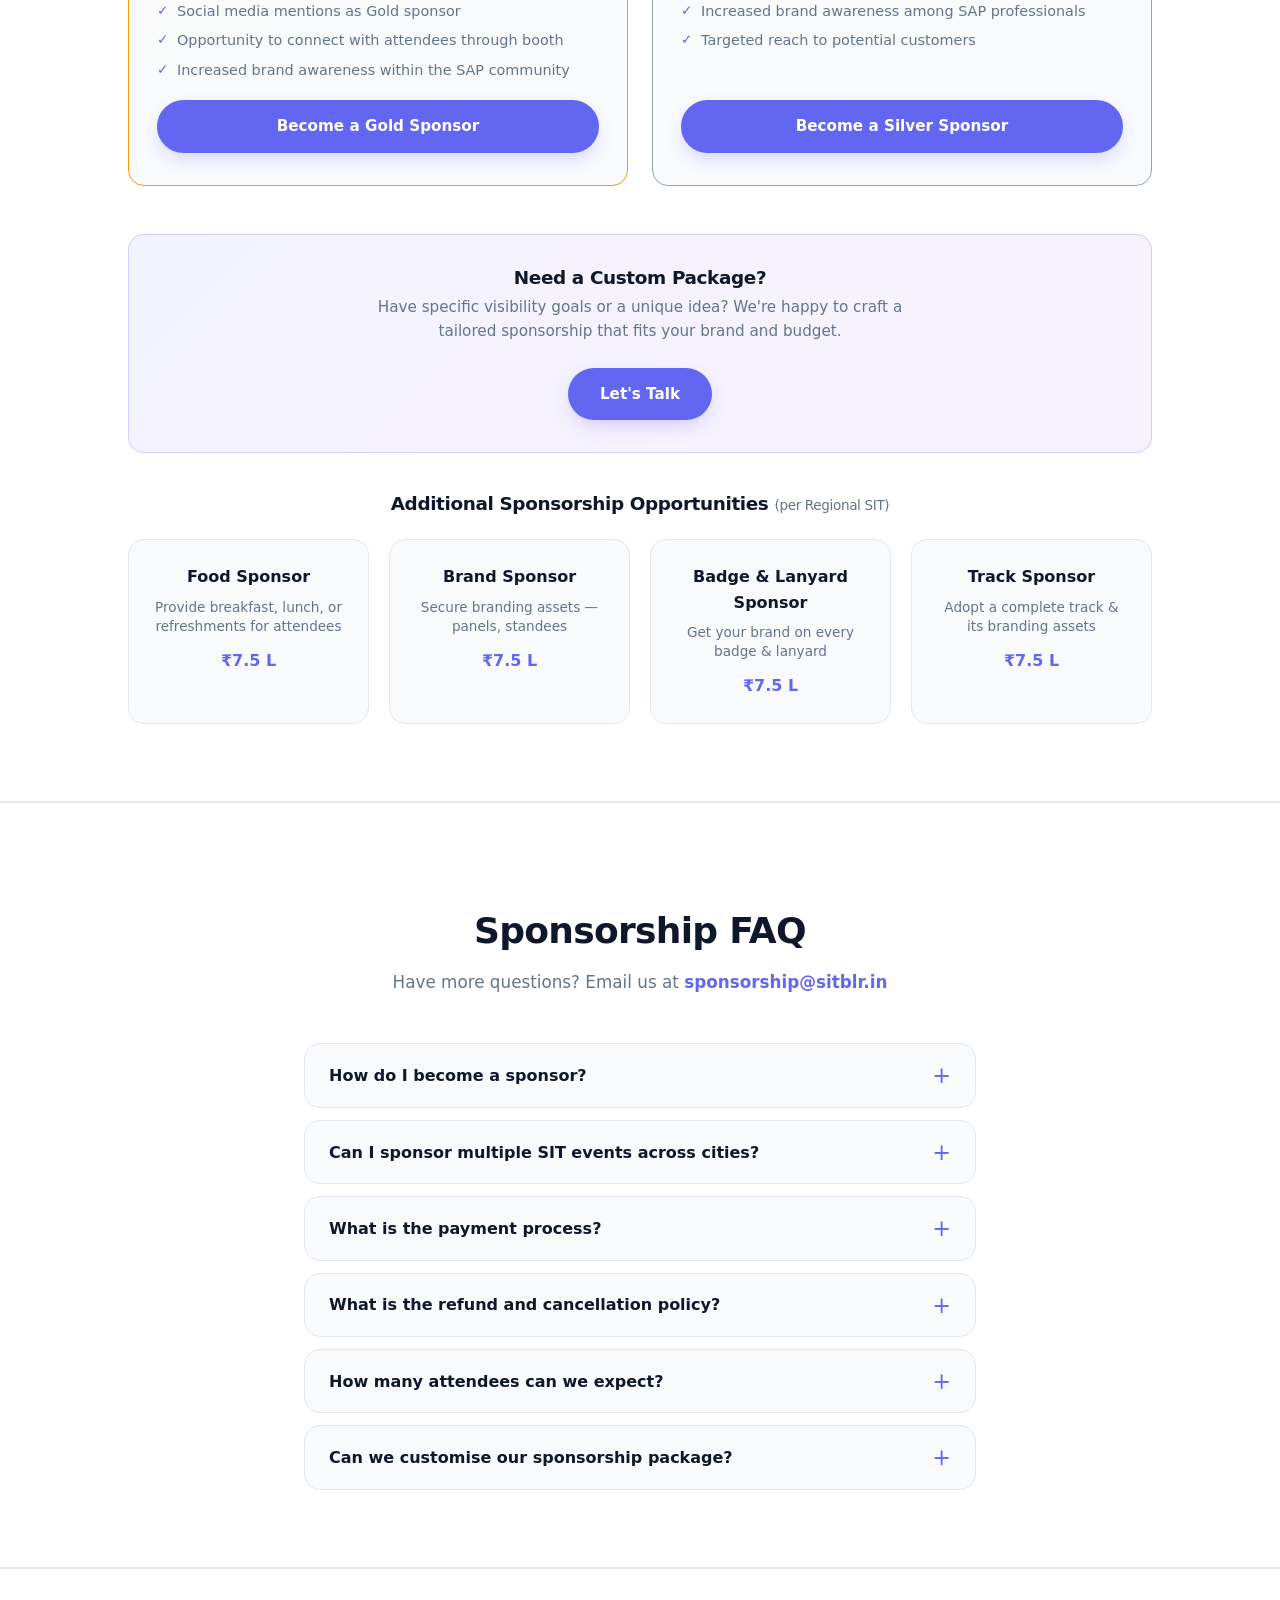
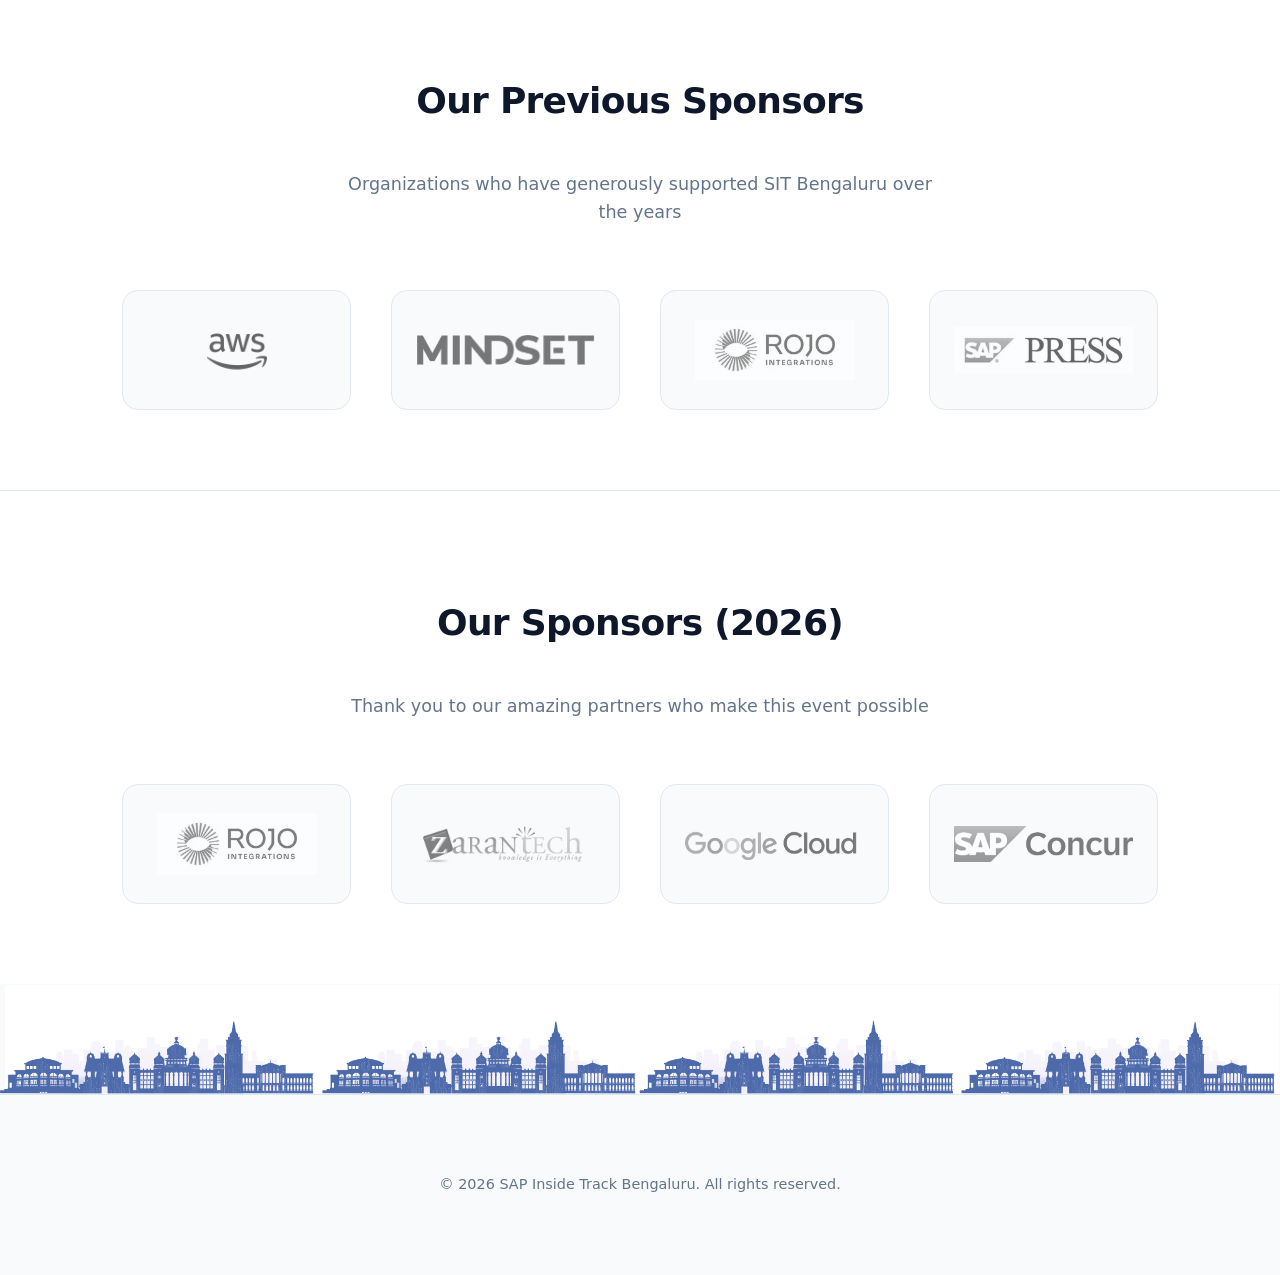
==== commit f809a350: "Fix Concur sponsor logo: convert PNG to WebP format - Replace concurlogo.png with concurlogo.webp in" ====
--- a/event-agenda-website/index.html
+++ b/event-agenda-website/index.html
@@ -515,7 +515,7 @@
                         <img src="assets/images/sponsor_logos/googlecloudlogo.webp" alt="Google" class="sponsor-logo" loading="lazy">
                     </div>
                     <div class="sponsor-item">
-                        <img src="assets/images/sponsor_logos/concurlogo.png" alt="Concur" class="sponsor-logo" loading="lazy">
+                        <img src="assets/images/sponsor_logos/concurlogo.webp" alt="Concur" class="sponsor-logo" loading="lazy">
                     </div>
                 </div>
             </div>
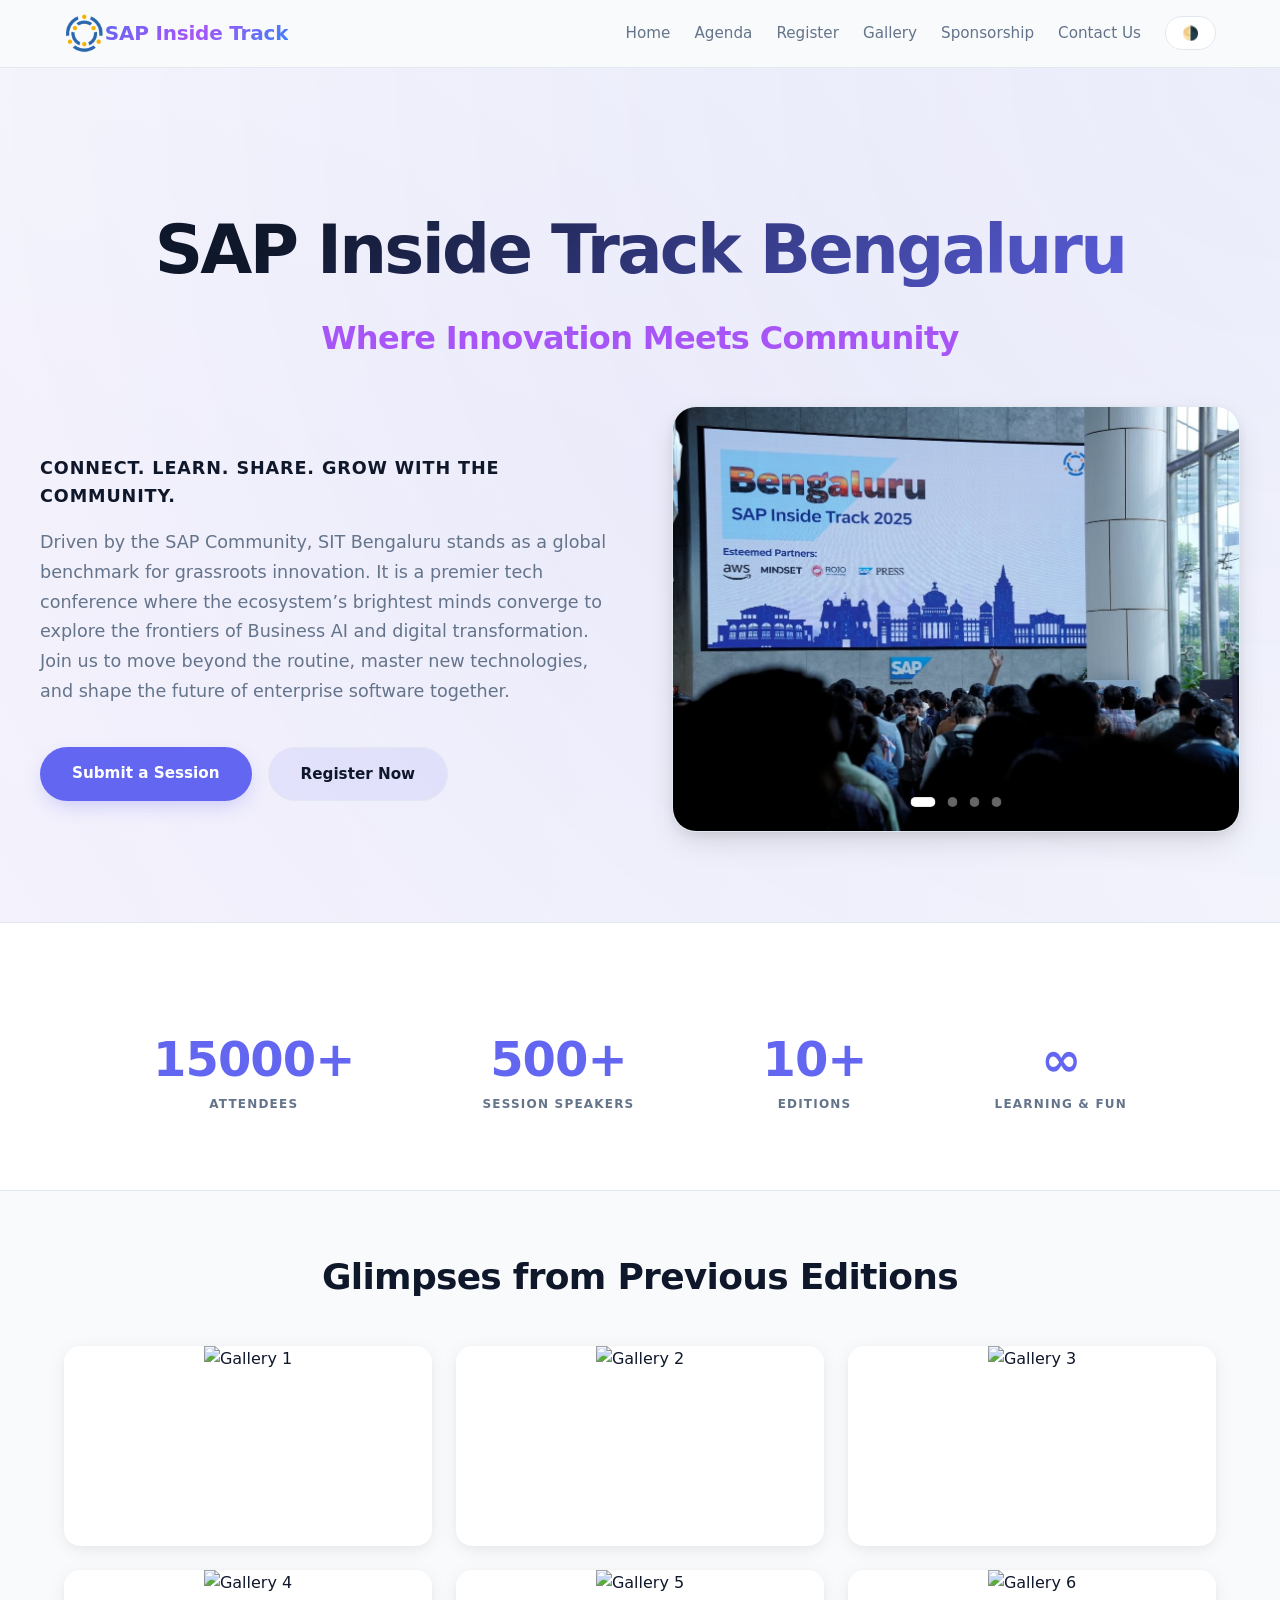
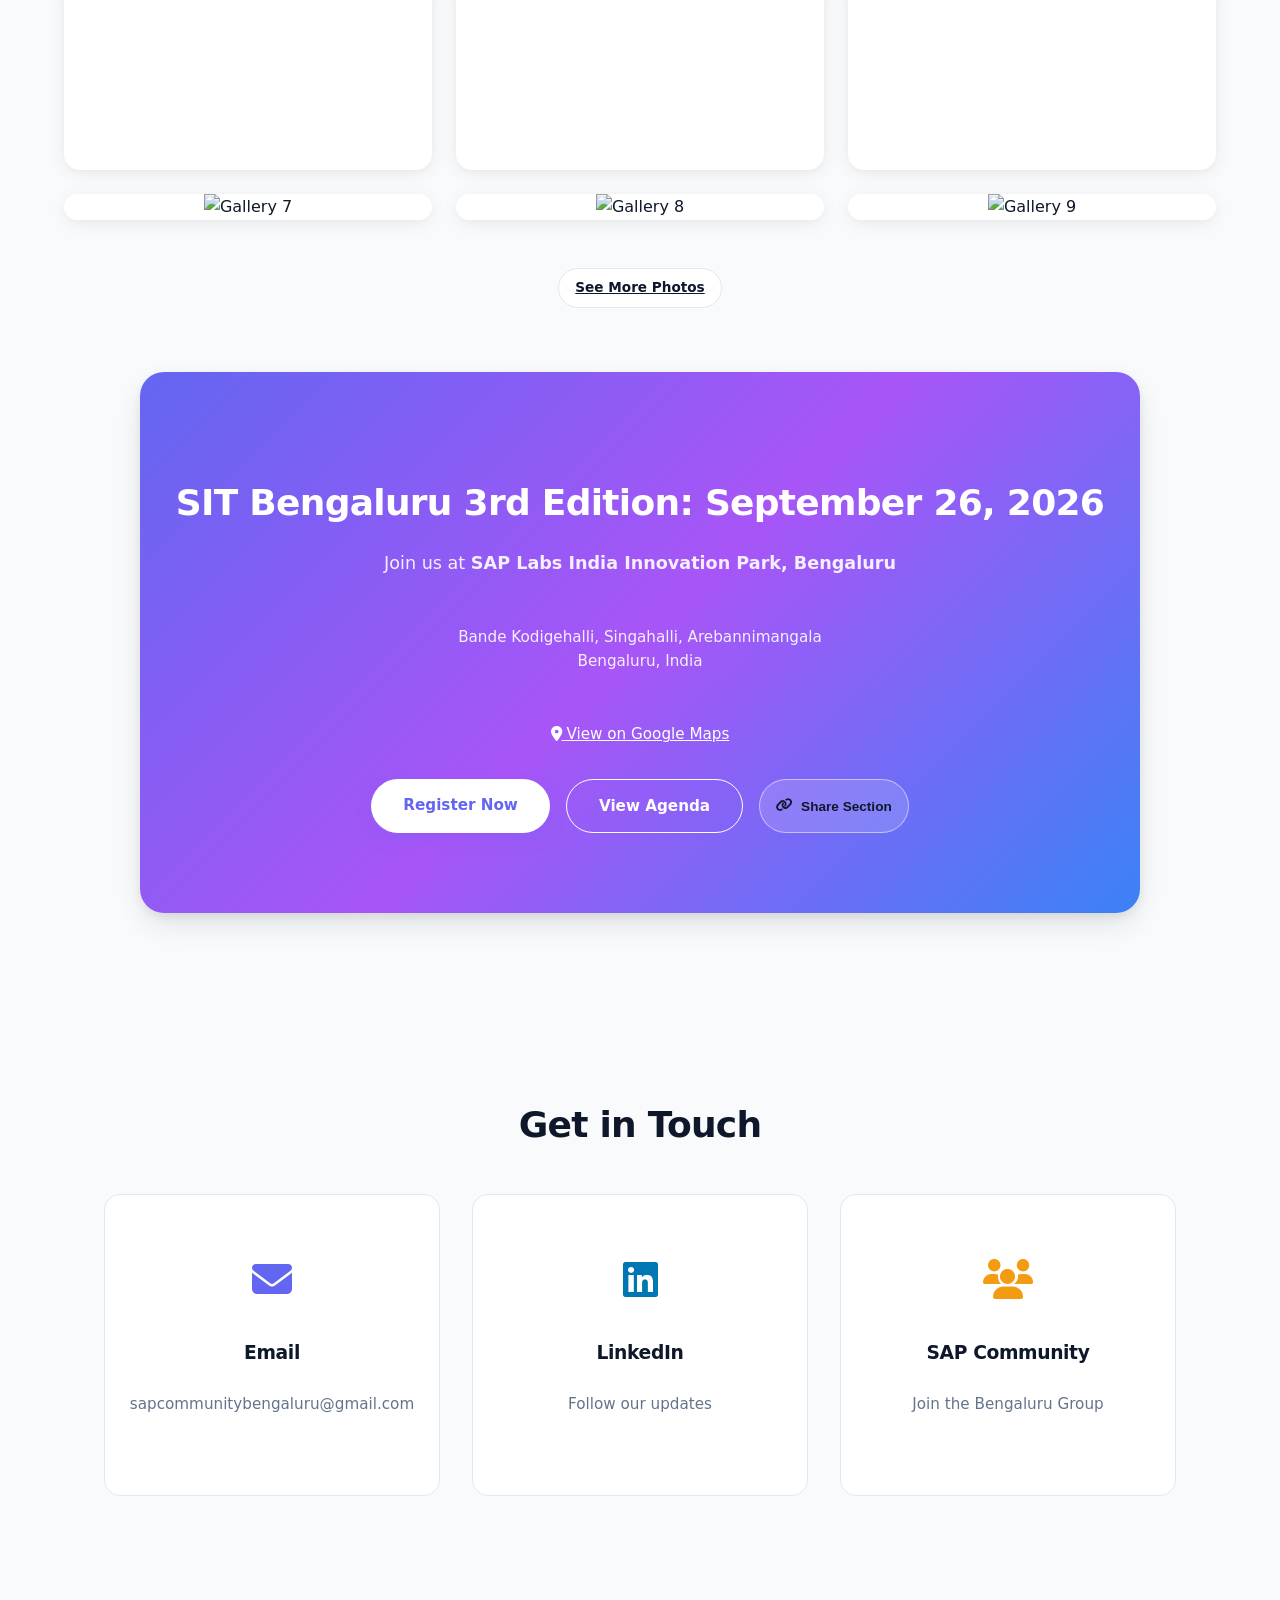
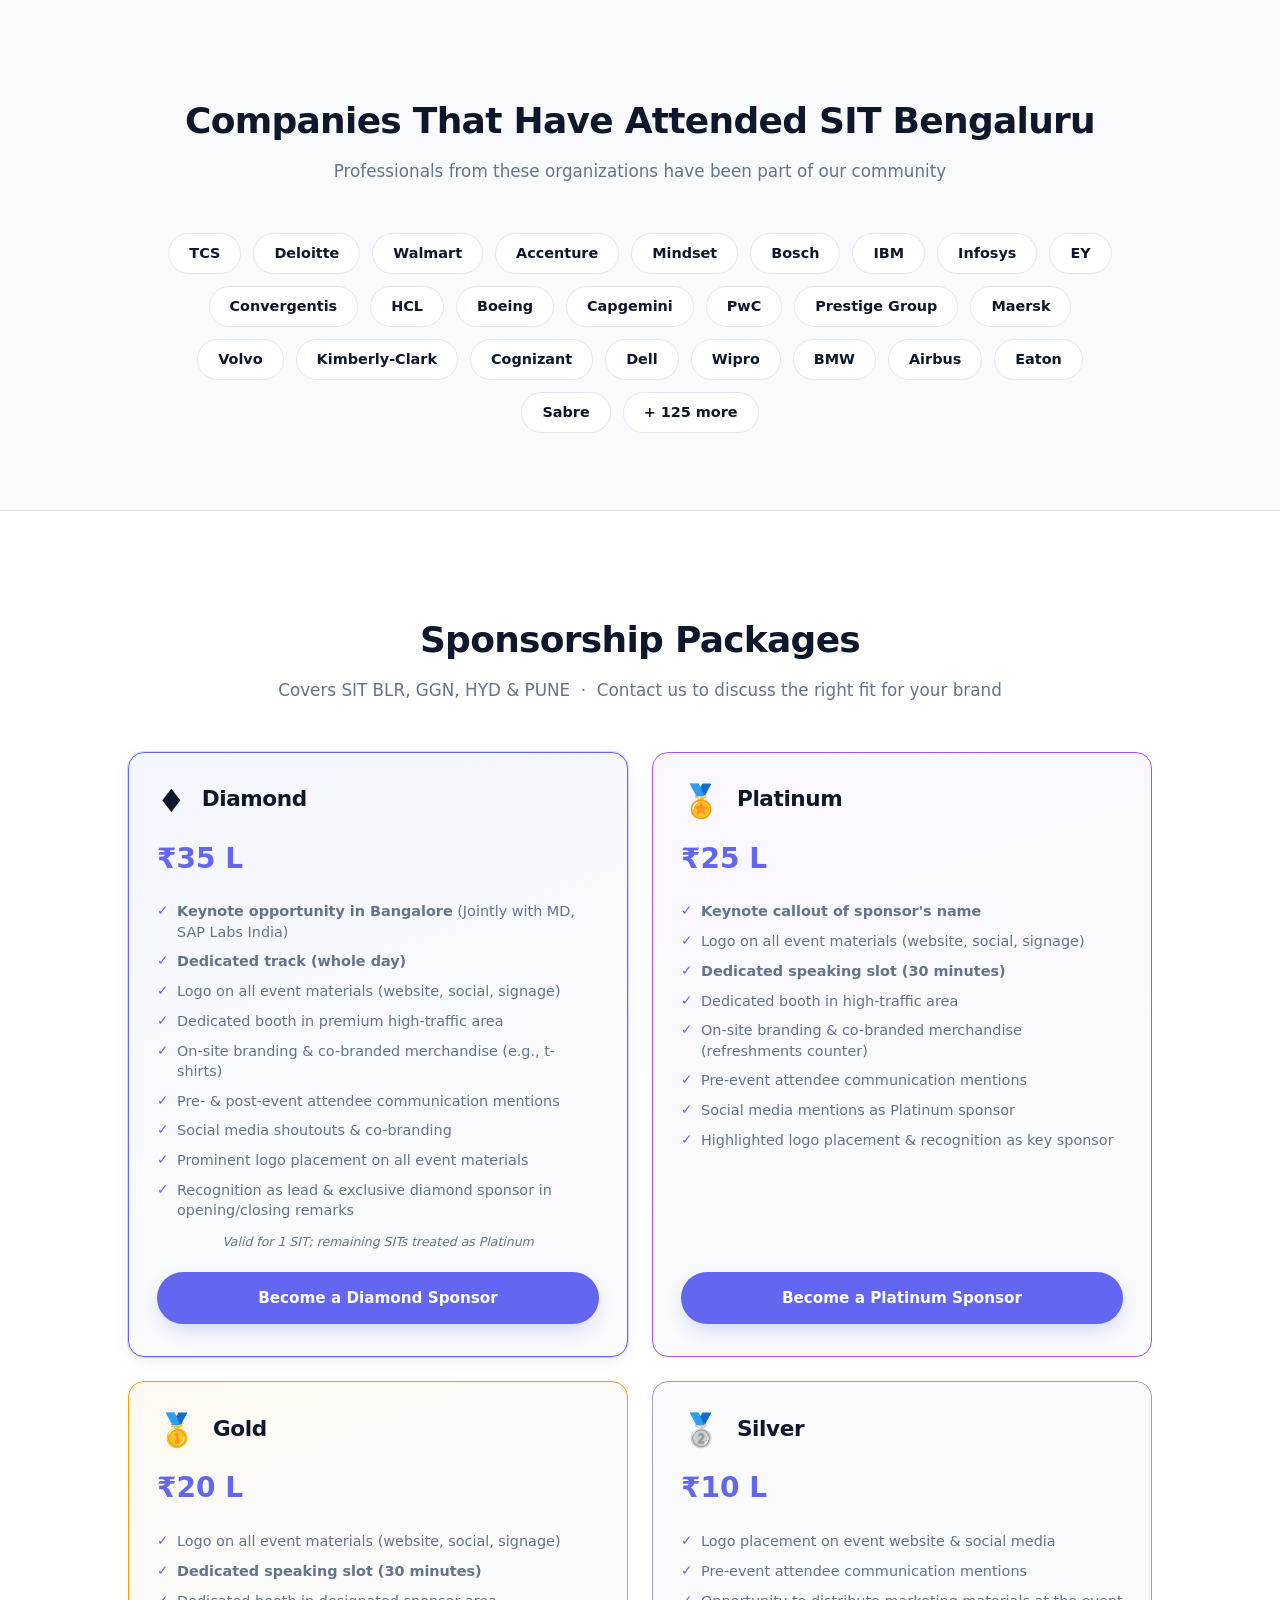
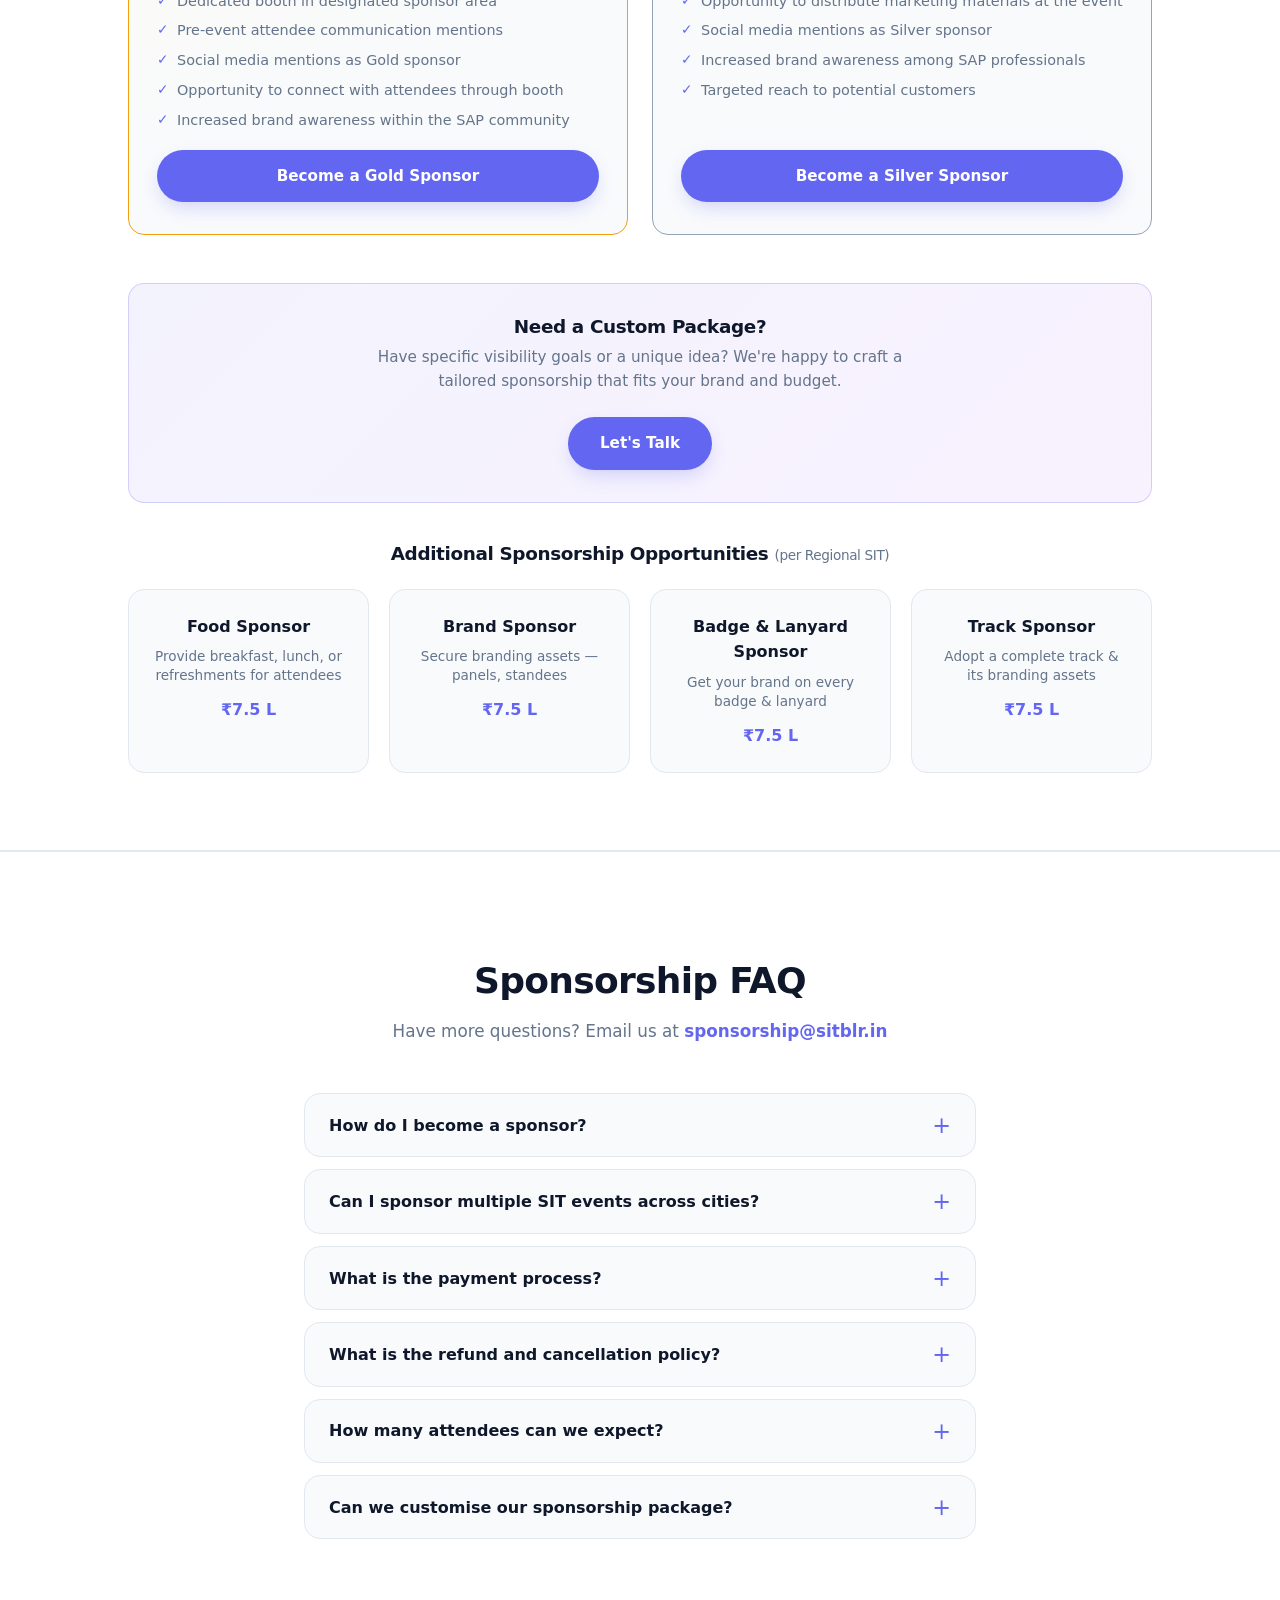
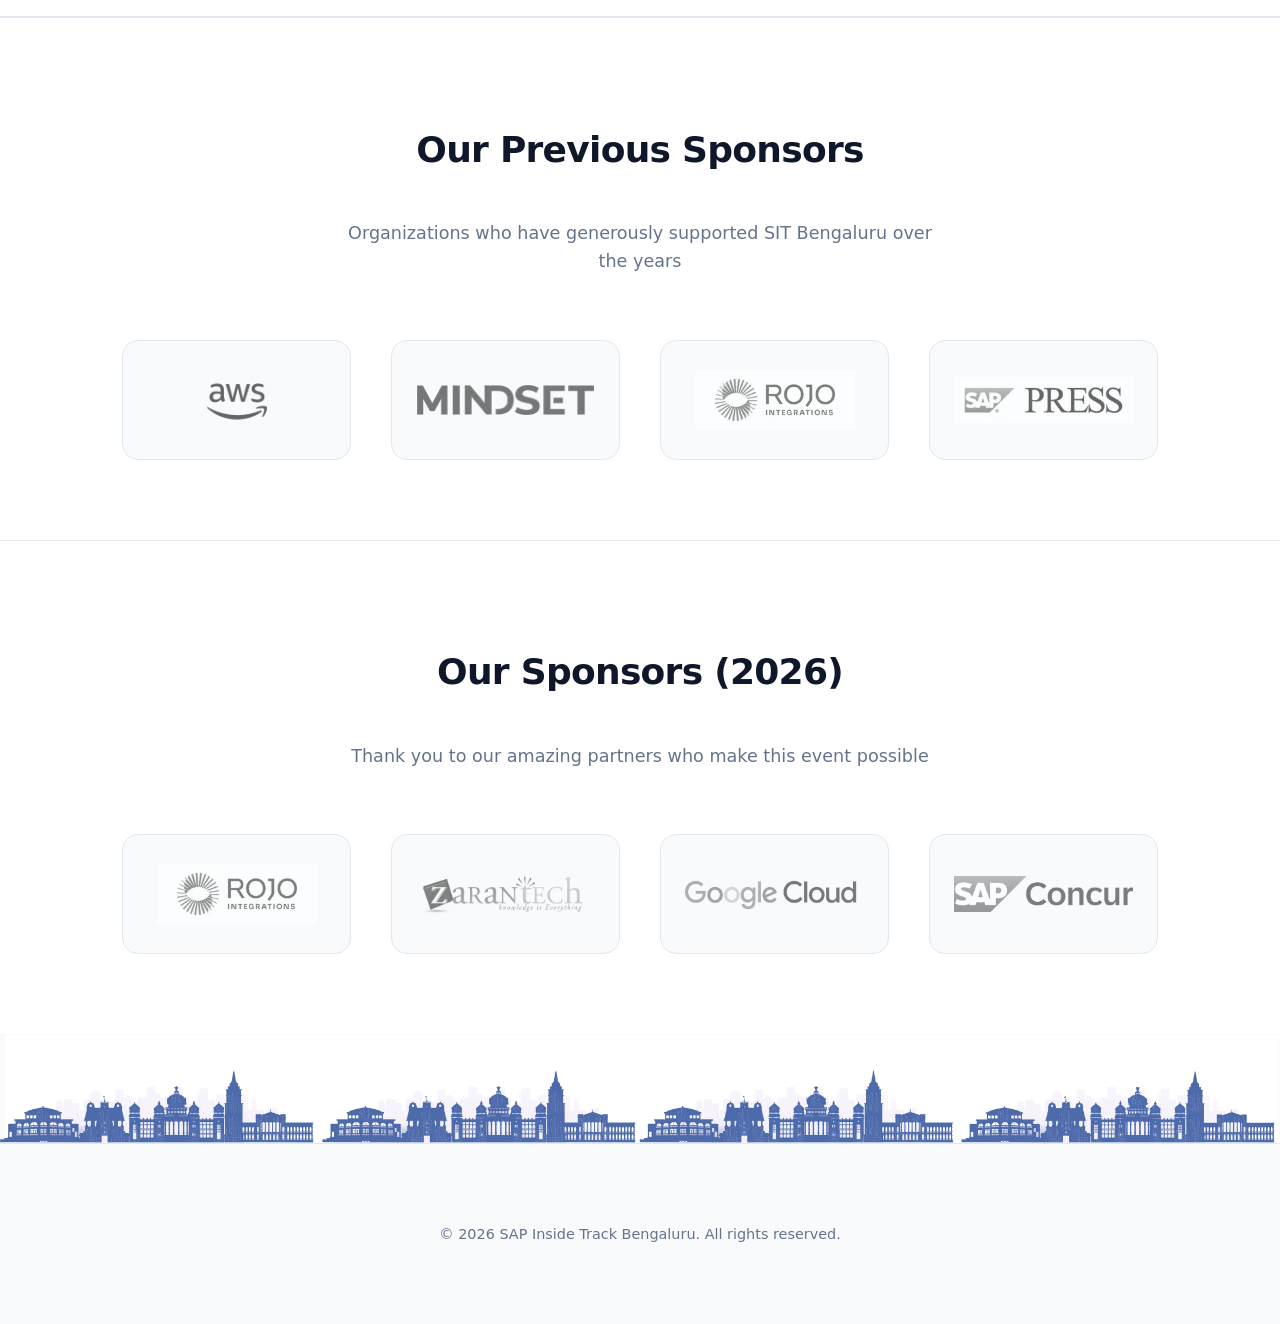
==== commit c7611be3: "Update Q3 2026 agenda and gallery from final agenda PDF - events.json: reorganize demopods from 10 t" ====
--- a/event-agenda-website/index.html
+++ b/event-agenda-website/index.html
@@ -109,22 +109,31 @@
              <h2>Glimpses from Previous Editions</h2>
              <div class="gallery-preview-grid">
                  <div class="gallery-item">
-                     <img src="assets/images/SIT-Pics/01.jpg" alt="Gallery 1">
-                 </div>
-                 <div class="gallery-item">
-                     <img src="assets/images/SIT-Pics/02.jpg" alt="Gallery 2">
-                 </div>
-                 <div class="gallery-item">
-                     <img src="assets/images/SIT-Pics/03.jpg" alt="Gallery 3">
-                 </div>
-                 <div class="gallery-item">
-                     <img src="assets/images/SIT-Pics/04.jpg" alt="Gallery 4">
-                 </div>
-                 <div class="gallery-item">
-                     <img src="assets/images/SIT-Pics/05.jpg" alt="Gallery 5">
-                 </div>
-                 <div class="gallery-item">
-                     <img src="assets/images/SIT-Pics/06.jpg" alt="Gallery 6">
+                     <img src="assets/images/SIT-Pics/Q3/1.JPG" alt="Gallery 1">
+                 </div>
+                 <div class="gallery-item">
+                     <img src="assets/images/SIT-Pics/Q3/2.JPG" alt="Gallery 2">
+                 </div>
+                 <div class="gallery-item">
+                     <img src="assets/images/SIT-Pics/Q3/3.JPG" alt="Gallery 3">
+                 </div>
+                 <div class="gallery-item">
+                     <img src="assets/images/SIT-Pics/Q3/4.JPG" alt="Gallery 4">
+                 </div>
+                 <div class="gallery-item">
+                     <img src="assets/images/SIT-Pics/Q3/5.JPG" alt="Gallery 5">
+                 </div>
+                 <div class="gallery-item">
+                     <img src="assets/images/SIT-Pics/Q3/6.JPG" alt="Gallery 6">
+                 </div>
+                 <div class="gallery-item">
+                     <img src="assets/images/SIT-Pics/Q3/7.JPG" alt="Gallery 7">
+                 </div>
+                 <div class="gallery-item">
+                     <img src="assets/images/SIT-Pics/Q3/8.JPG" alt="Gallery 8">
+                 </div>
+                 <div class="gallery-item">
+                     <img src="assets/images/SIT-Pics/Q3/9.JPG" alt="Gallery 9">
                  </div>
              </div>
              <div class="text-center">
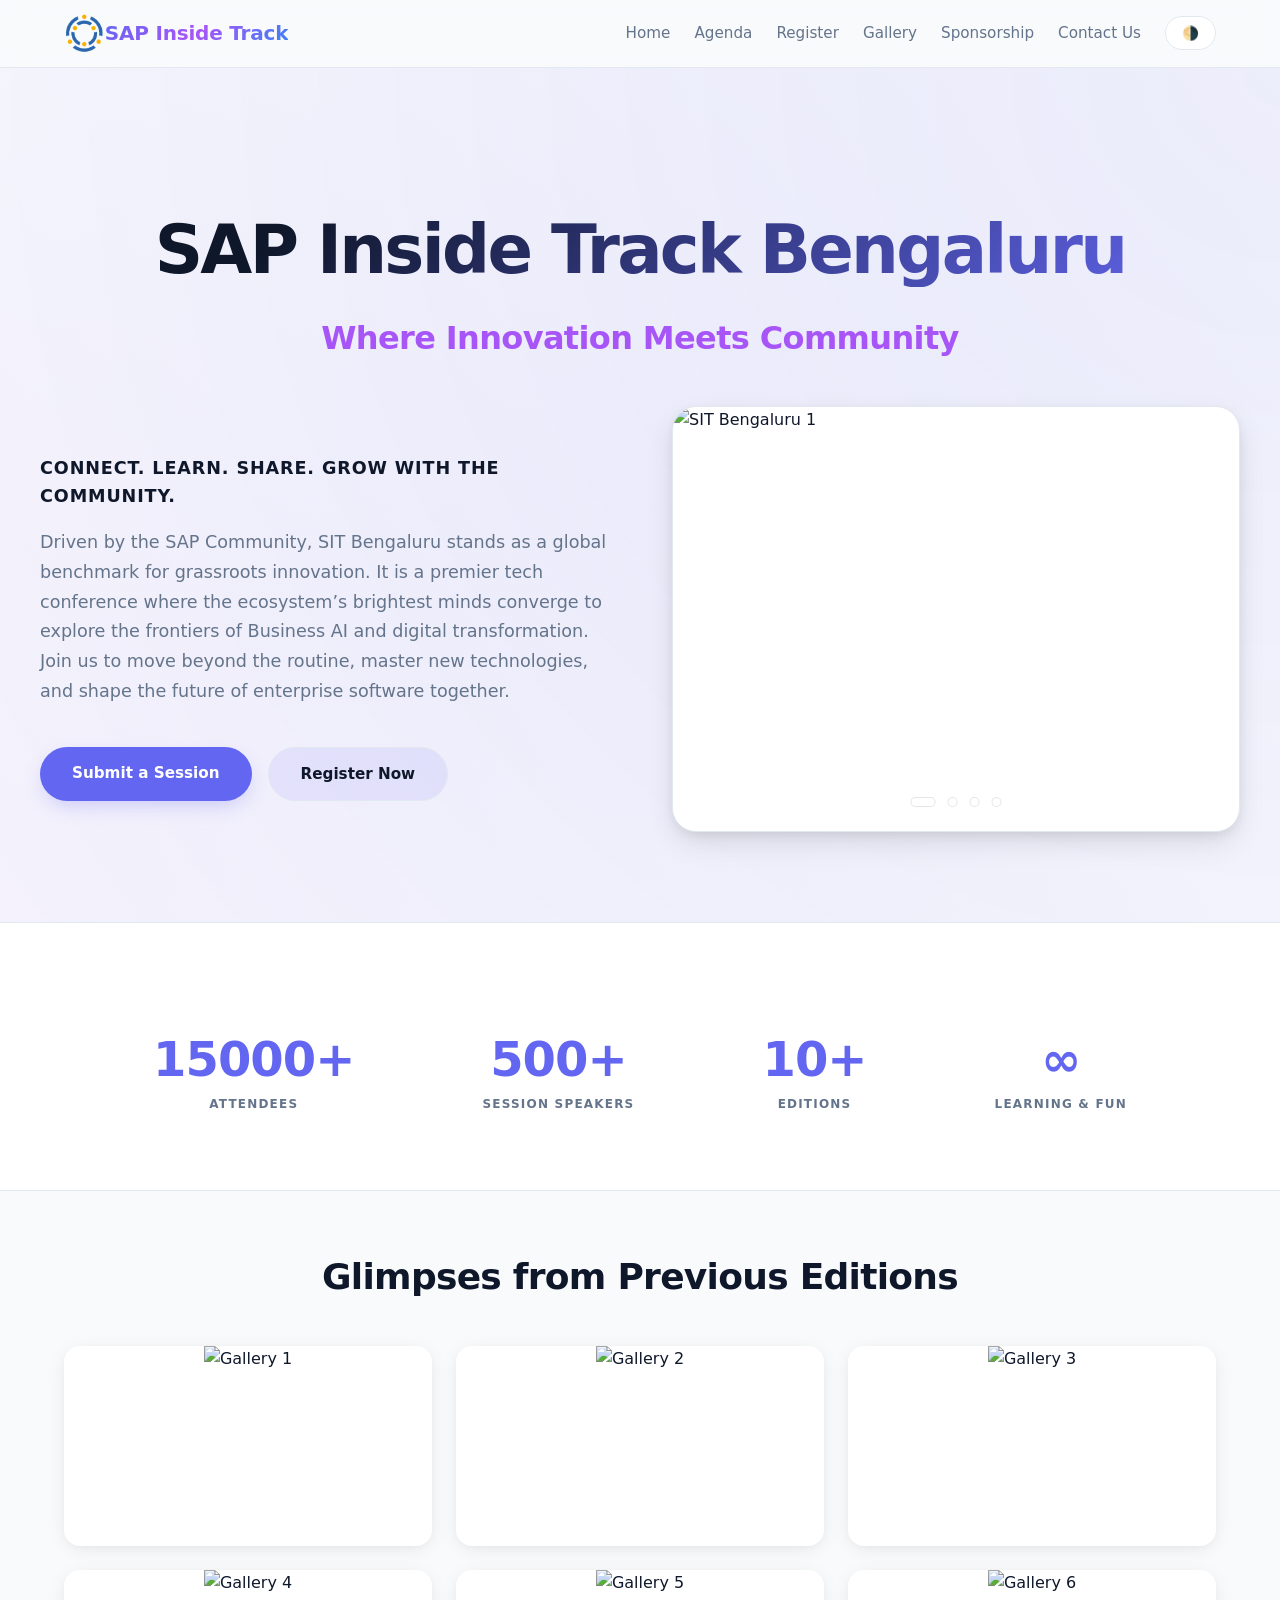
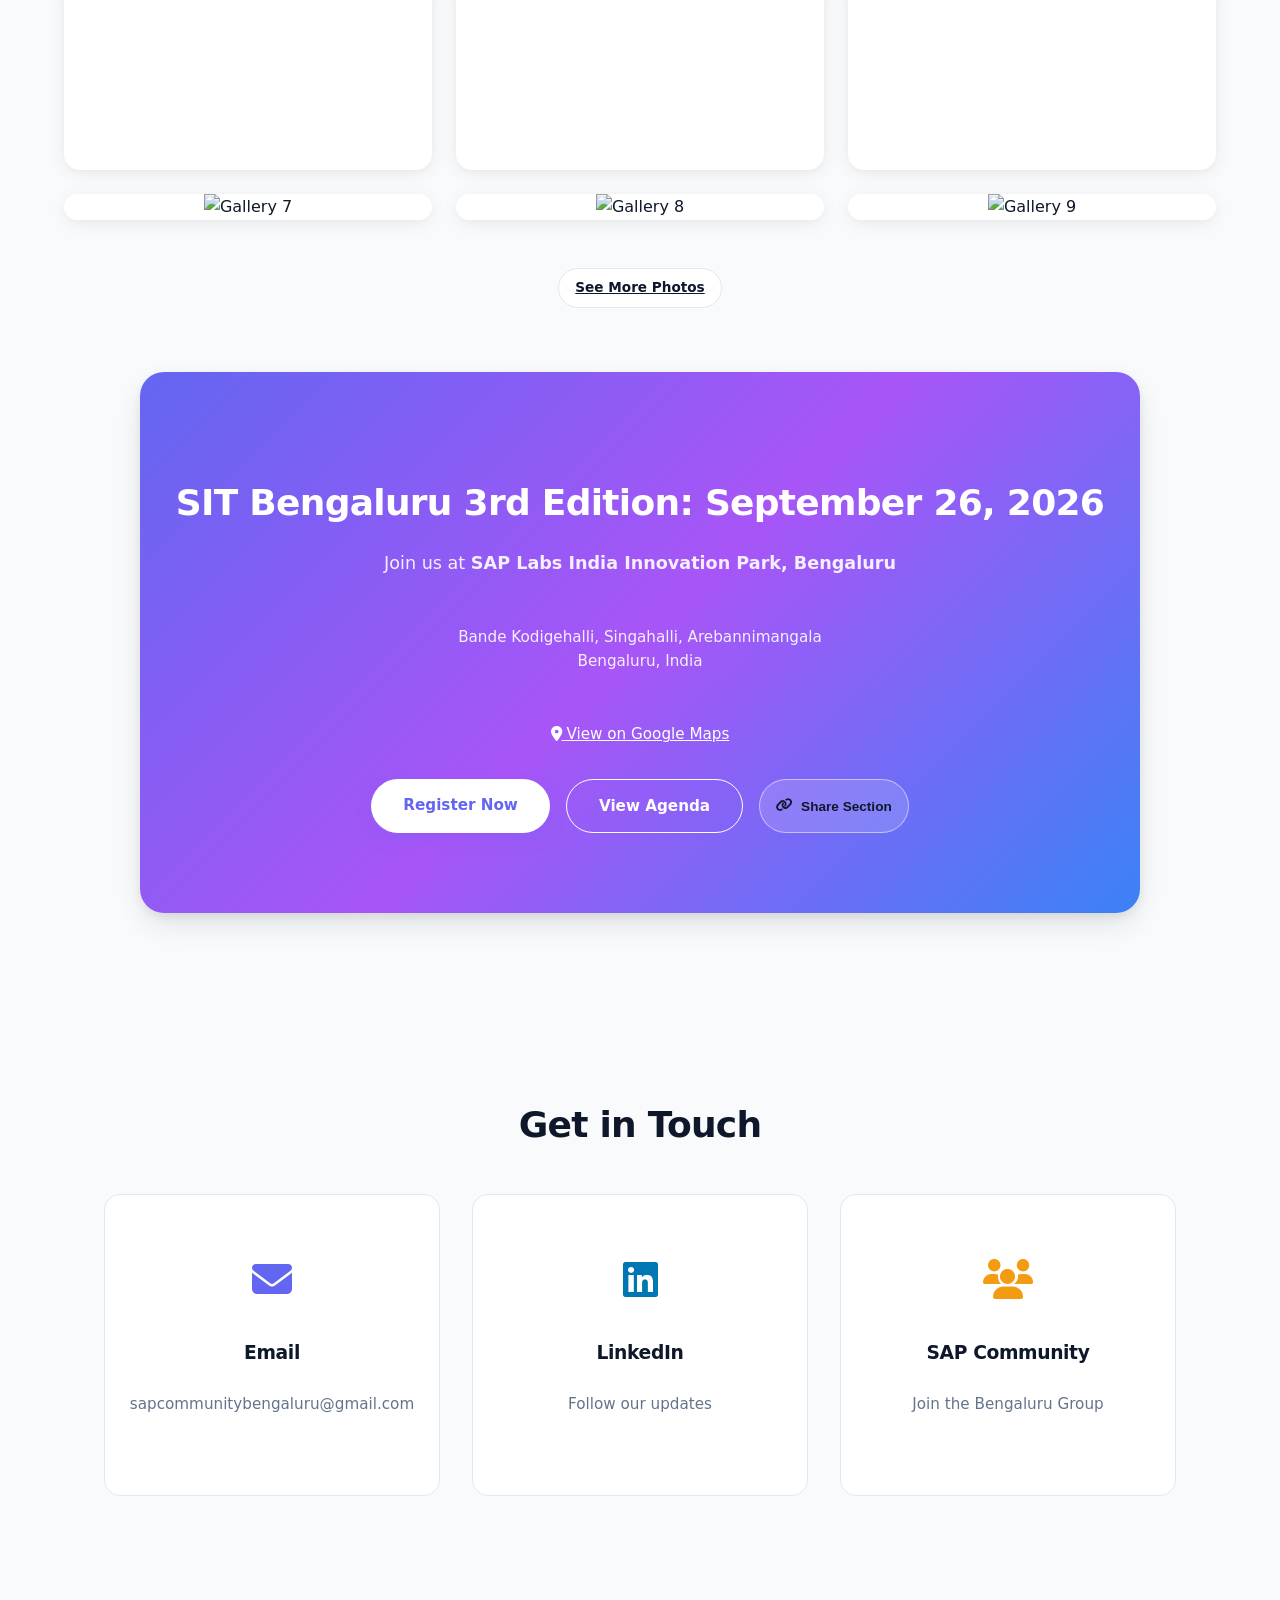
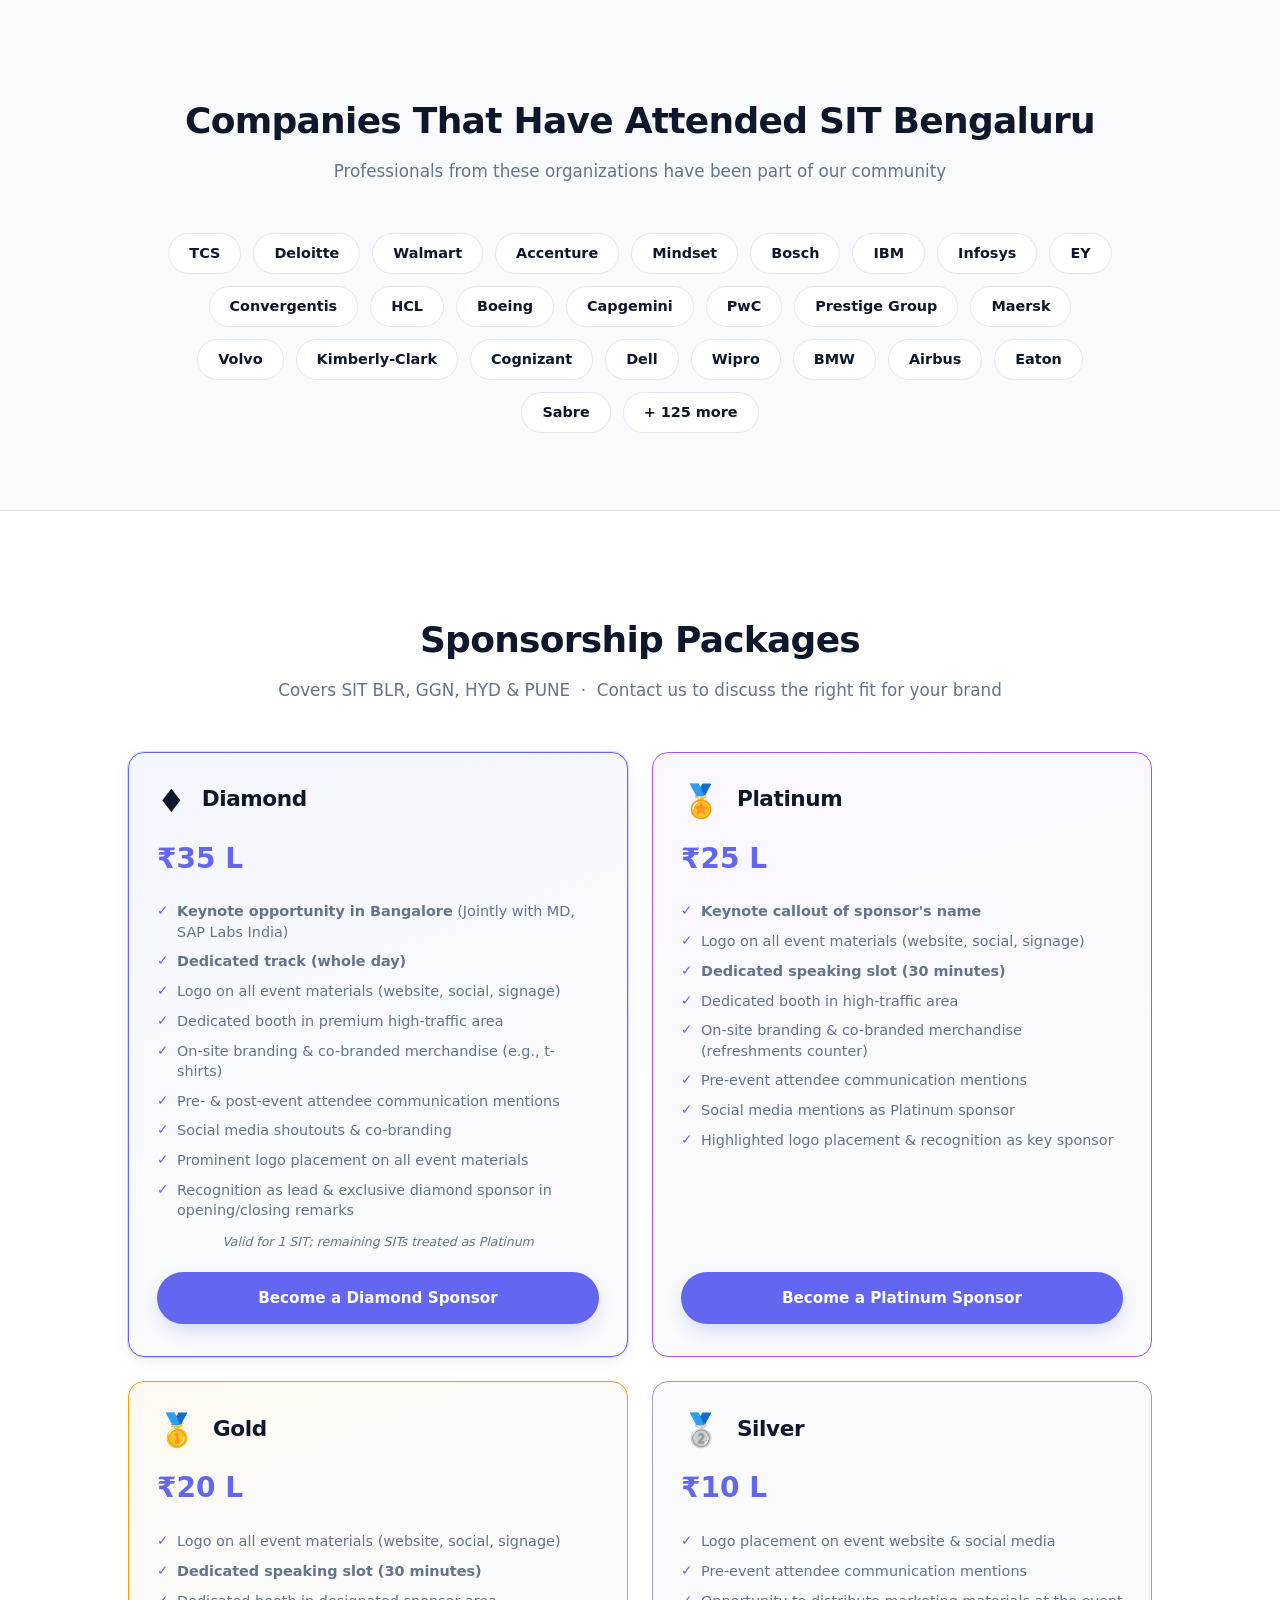
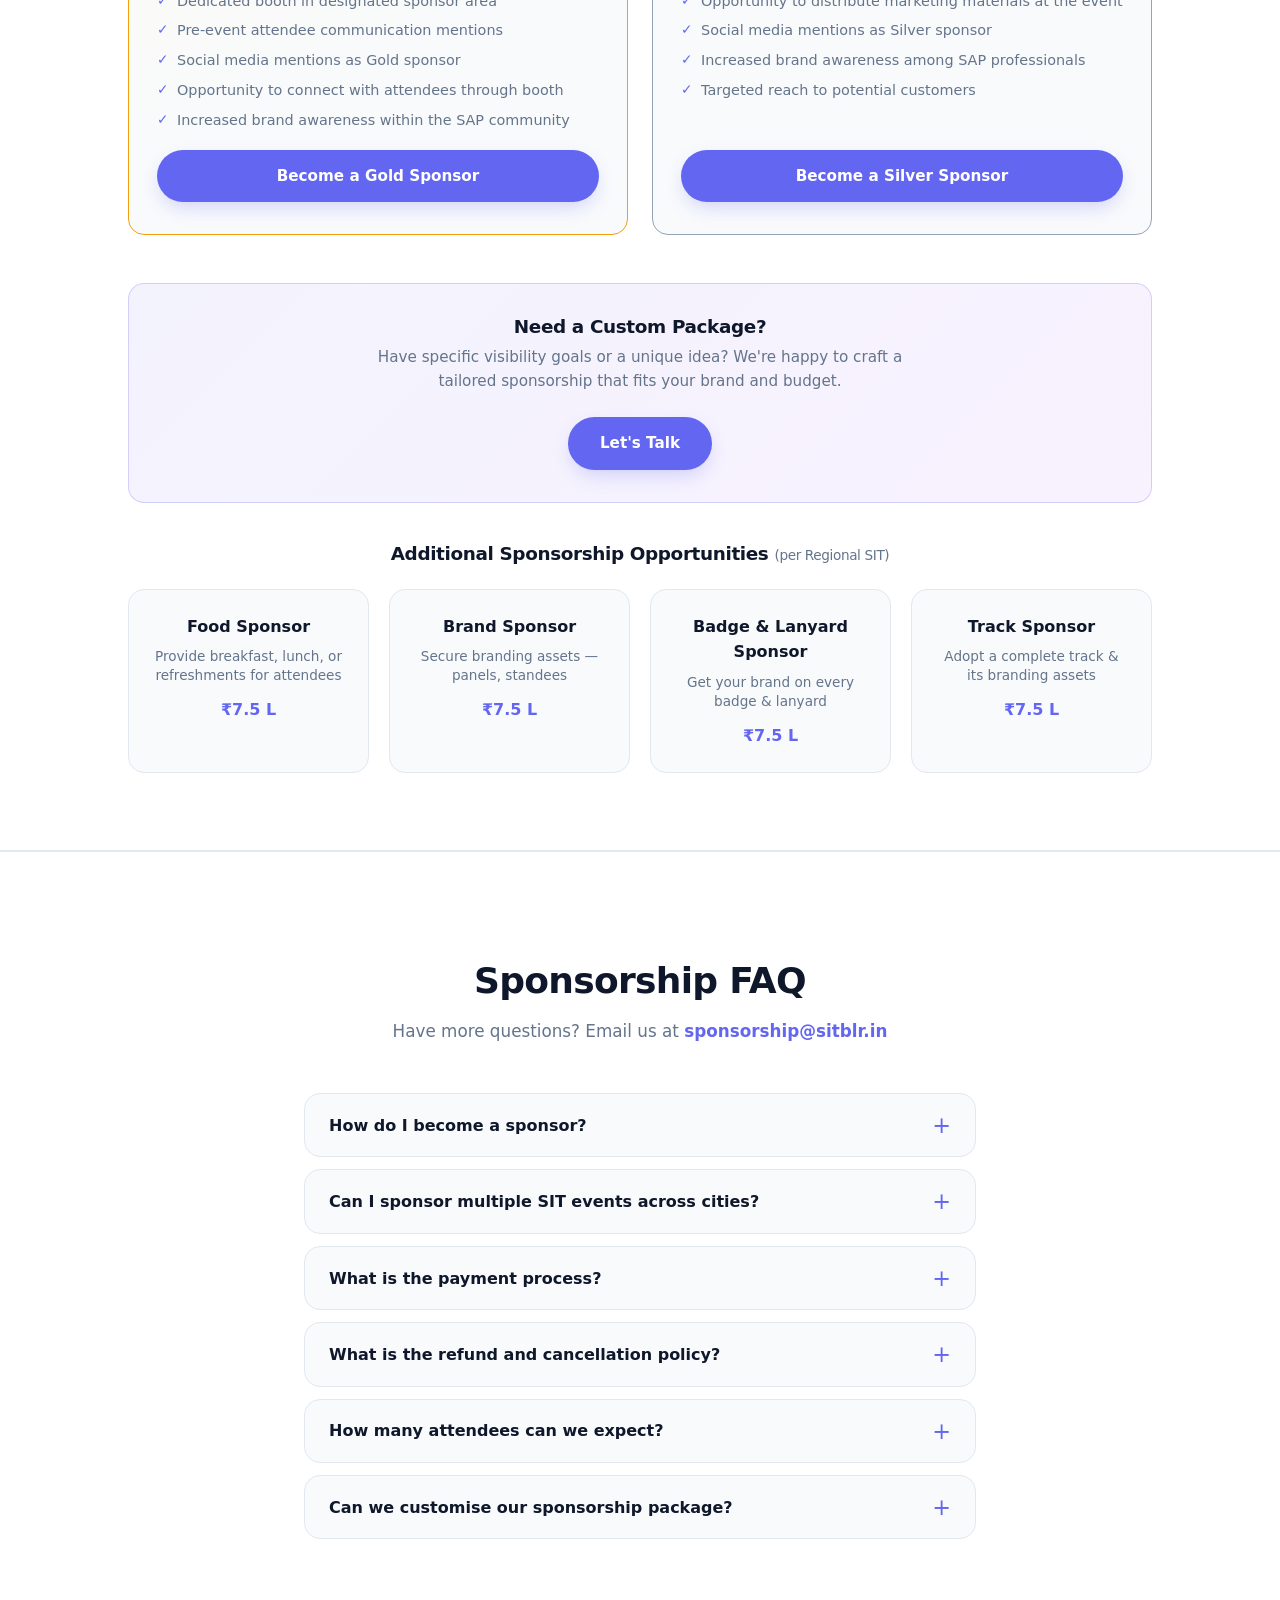
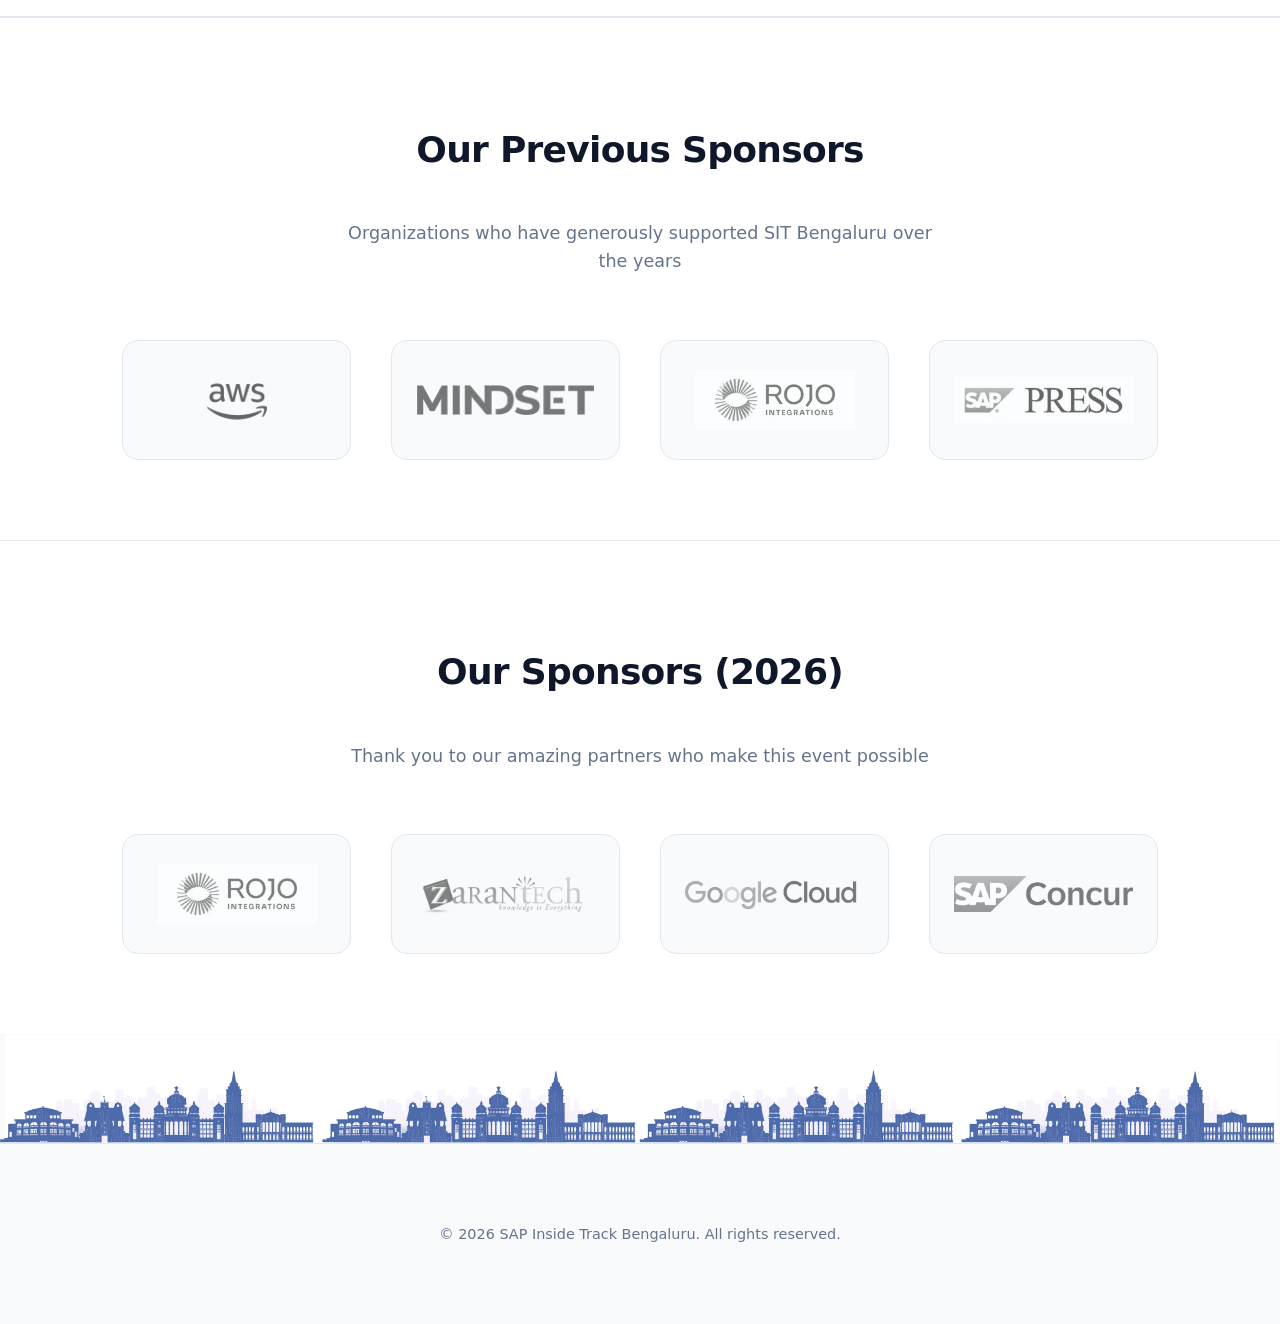
==== commit e15ab81b: "Update gallery and hero carousel to Q3 event photos - gallery.html: replace old SIT-Pics images with" ====
--- a/event-agenda-website/index.html
+++ b/event-agenda-website/index.html
@@ -60,16 +60,16 @@
                      <div class="hero-visual">
                          <div class="small-carousel">
                              <div class="carousel-slide active">
-                                 <img src="assets/images/SIT-Pics/01.jpg" alt="SIT Bengaluru 1">
+                                 <img src="assets/images/SIT-Pics/Q3/1.jpg" alt="SIT Bengaluru 1">
                              </div>
                              <div class="carousel-slide">
-                                 <img src="assets/images/SIT-Pics/02.jpg" alt="SIT Bengaluru 2">
+                                 <img src="assets/images/SIT-Pics/Q3/2.jpg" alt="SIT Bengaluru 2">
                              </div>
                              <div class="carousel-slide">
-                                 <img src="assets/images/SIT-Pics/03.jpg" alt="SIT Bengaluru 3">
+                                 <img src="assets/images/SIT-Pics/Q3/3.jpg" alt="SIT Bengaluru 3">
                              </div>
                              <div class="carousel-slide">
-                                 <img src="assets/images/SIT-Pics/04.jpg" alt="SIT Bengaluru 4">
+                                 <img src="assets/images/SIT-Pics/Q3/4.jpg" alt="SIT Bengaluru 4">
                              </div>
                              <!-- Indicators -->
                              <div class="carousel-dots">
@@ -109,31 +109,31 @@
              <h2>Glimpses from Previous Editions</h2>
              <div class="gallery-preview-grid">
                  <div class="gallery-item">
-                     <img src="assets/images/SIT-Pics/Q3/1.JPG" alt="Gallery 1">
-                 </div>
-                 <div class="gallery-item">
-                     <img src="assets/images/SIT-Pics/Q3/2.JPG" alt="Gallery 2">
-                 </div>
-                 <div class="gallery-item">
-                     <img src="assets/images/SIT-Pics/Q3/3.JPG" alt="Gallery 3">
-                 </div>
-                 <div class="gallery-item">
-                     <img src="assets/images/SIT-Pics/Q3/4.JPG" alt="Gallery 4">
-                 </div>
-                 <div class="gallery-item">
-                     <img src="assets/images/SIT-Pics/Q3/5.JPG" alt="Gallery 5">
-                 </div>
-                 <div class="gallery-item">
-                     <img src="assets/images/SIT-Pics/Q3/6.JPG" alt="Gallery 6">
-                 </div>
-                 <div class="gallery-item">
-                     <img src="assets/images/SIT-Pics/Q3/7.JPG" alt="Gallery 7">
-                 </div>
-                 <div class="gallery-item">
-                     <img src="assets/images/SIT-Pics/Q3/8.JPG" alt="Gallery 8">
-                 </div>
-                 <div class="gallery-item">
-                     <img src="assets/images/SIT-Pics/Q3/9.JPG" alt="Gallery 9">
+                     <img src="assets/images/SIT-Pics/Q3/1.jpg" alt="Gallery 1">
+                 </div>
+                 <div class="gallery-item">
+                     <img src="assets/images/SIT-Pics/Q3/2.jpg" alt="Gallery 2">
+                 </div>
+                 <div class="gallery-item">
+                     <img src="assets/images/SIT-Pics/Q3/3.jpg" alt="Gallery 3">
+                 </div>
+                 <div class="gallery-item">
+                     <img src="assets/images/SIT-Pics/Q3/4.jpg" alt="Gallery 4">
+                 </div>
+                 <div class="gallery-item">
+                     <img src="assets/images/SIT-Pics/Q3/5.jpg" alt="Gallery 5">
+                 </div>
+                 <div class="gallery-item">
+                     <img src="assets/images/SIT-Pics/Q3/6.jpg" alt="Gallery 6">
+                 </div>
+                 <div class="gallery-item">
+                     <img src="assets/images/SIT-Pics/Q3/7.jpg" alt="Gallery 7">
+                 </div>
+                 <div class="gallery-item">
+                     <img src="assets/images/SIT-Pics/Q3/8.jpg" alt="Gallery 8">
+                 </div>
+                 <div class="gallery-item">
+                     <img src="assets/images/SIT-Pics/Q3/9.jpg" alt="Gallery 9">
                  </div>
              </div>
              <div class="text-center">
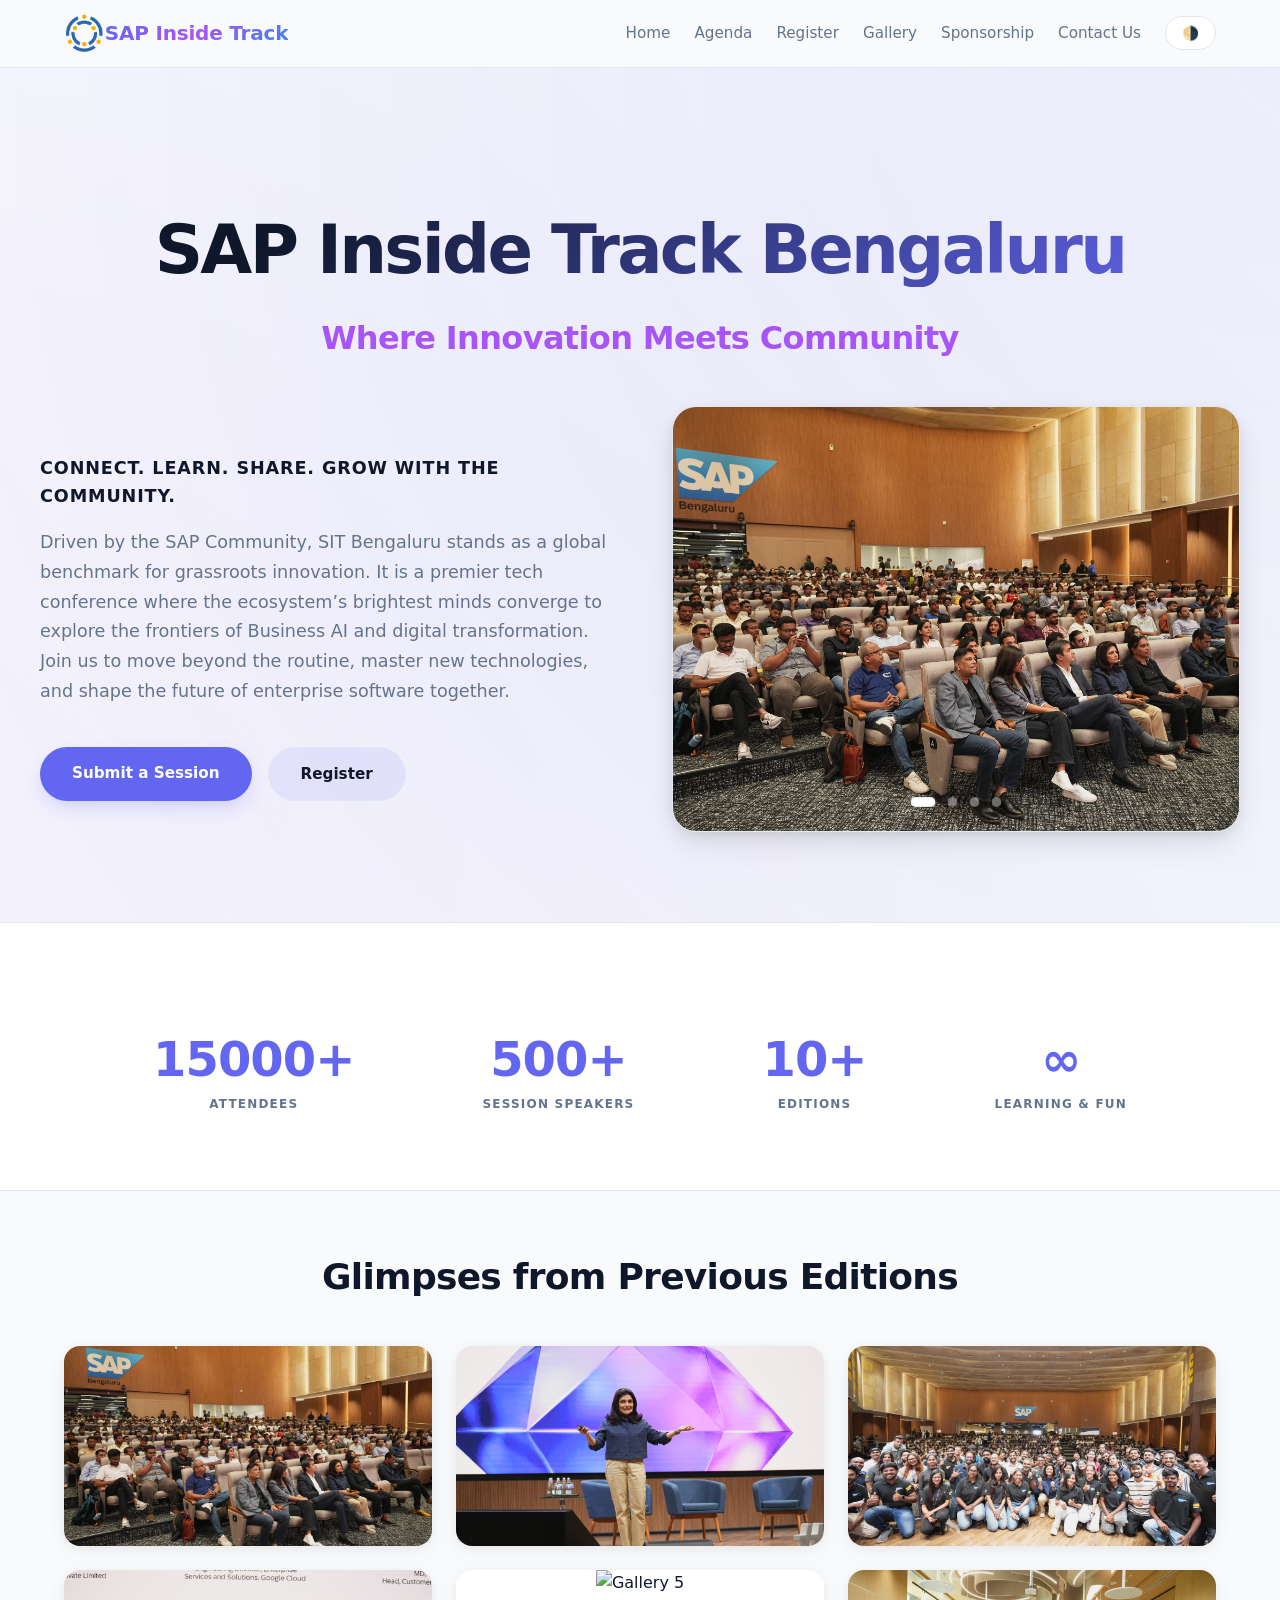
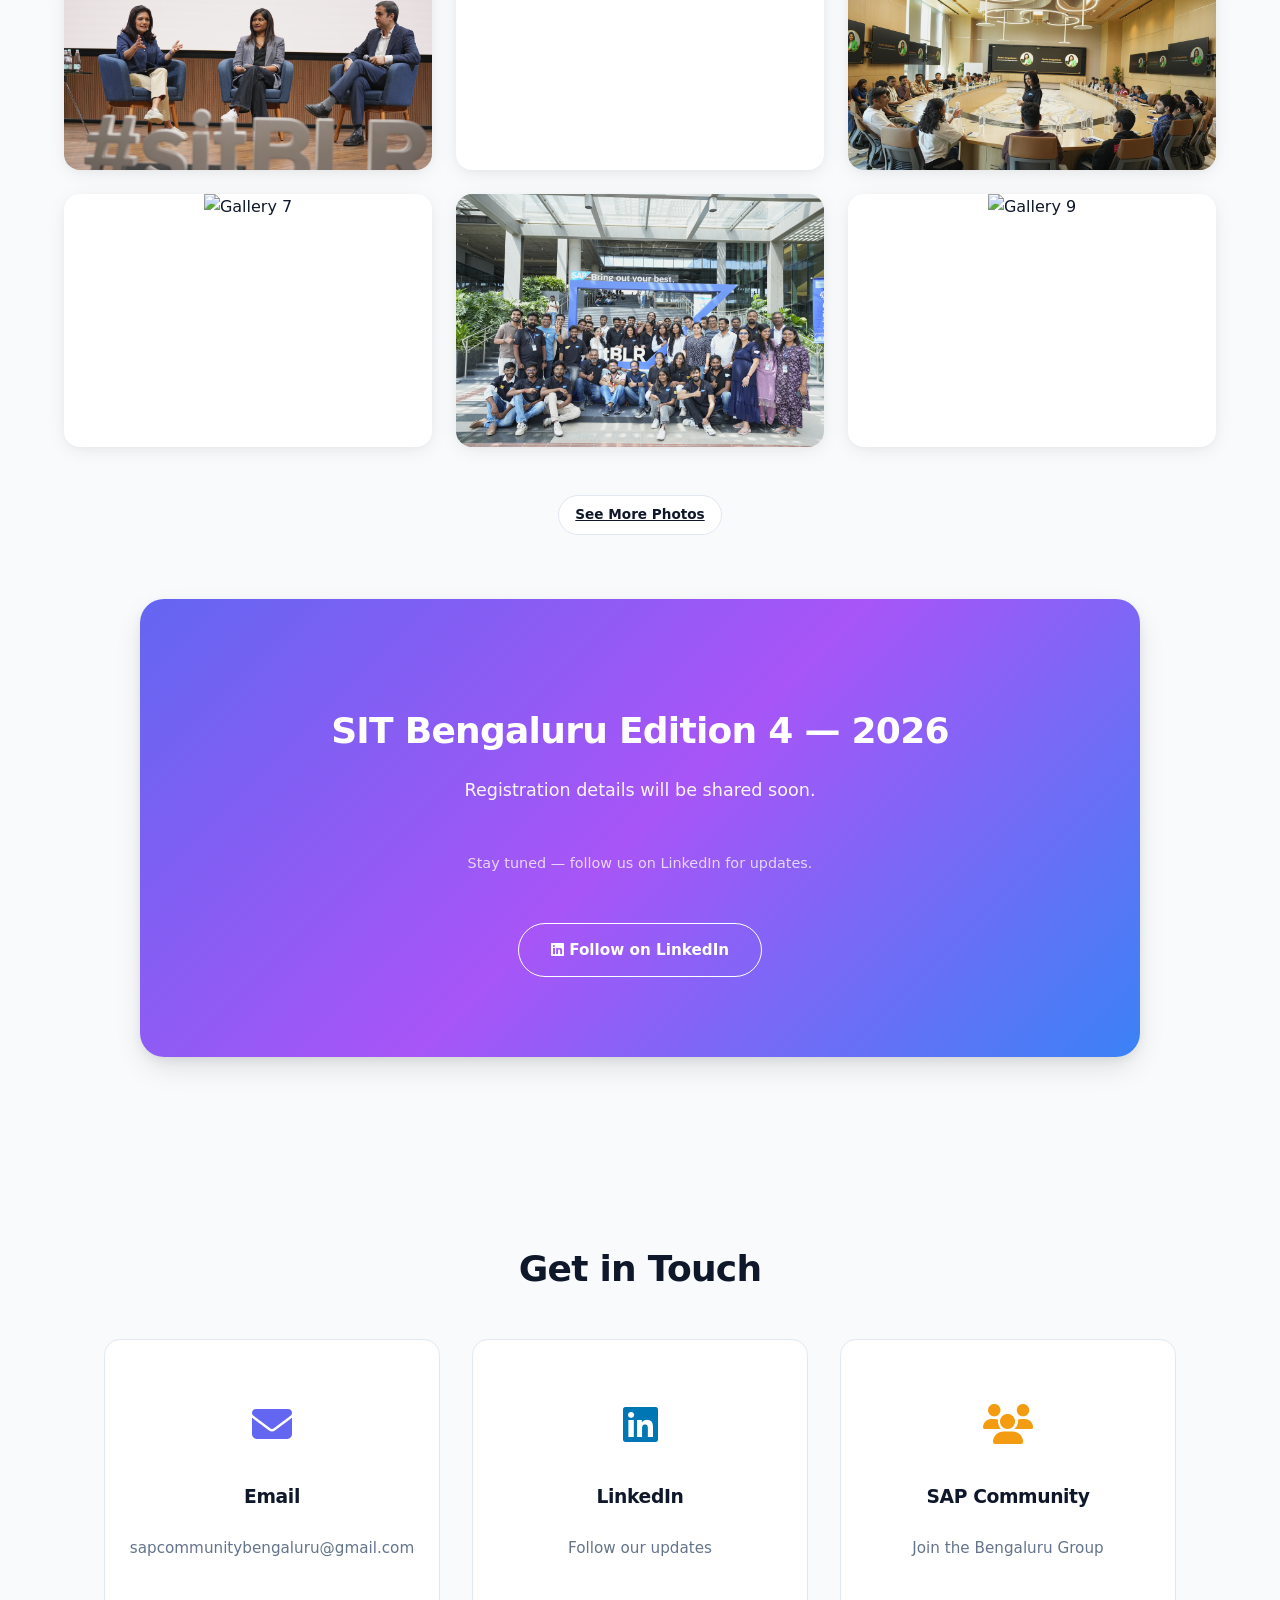
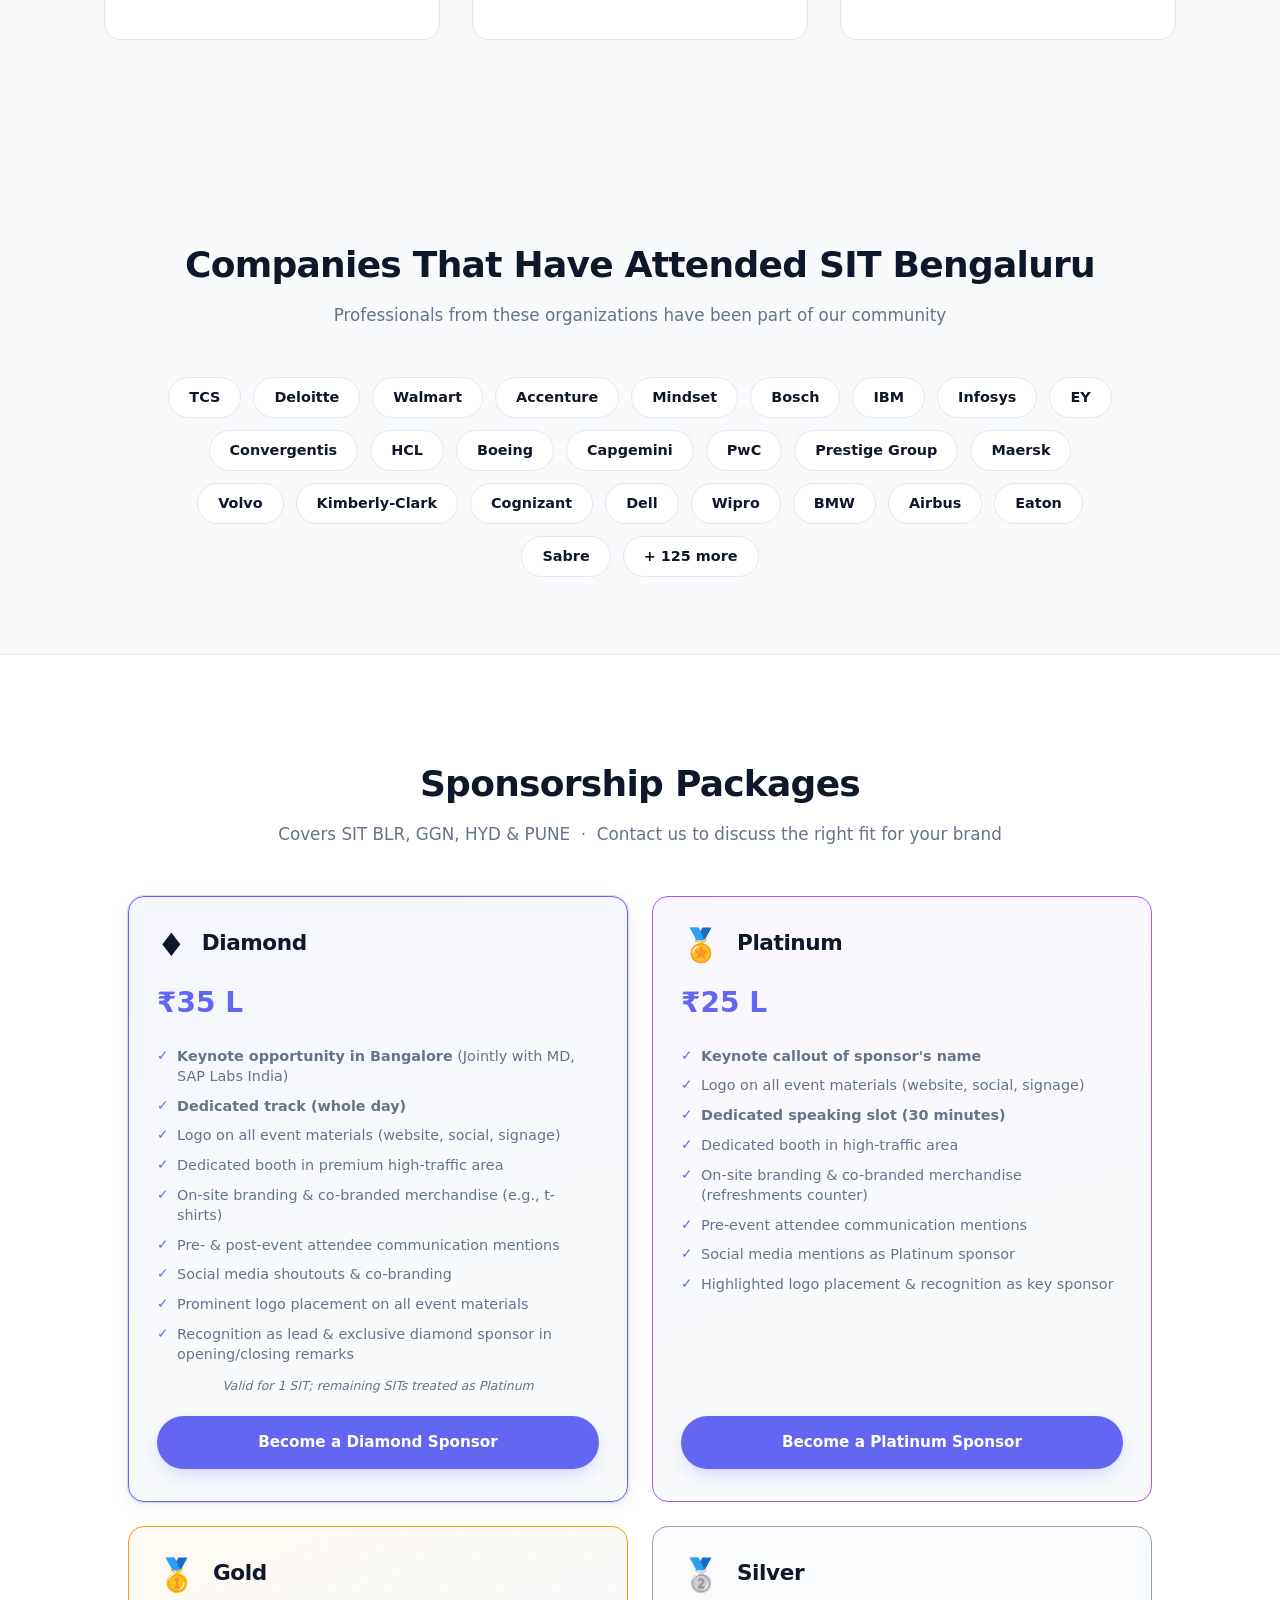
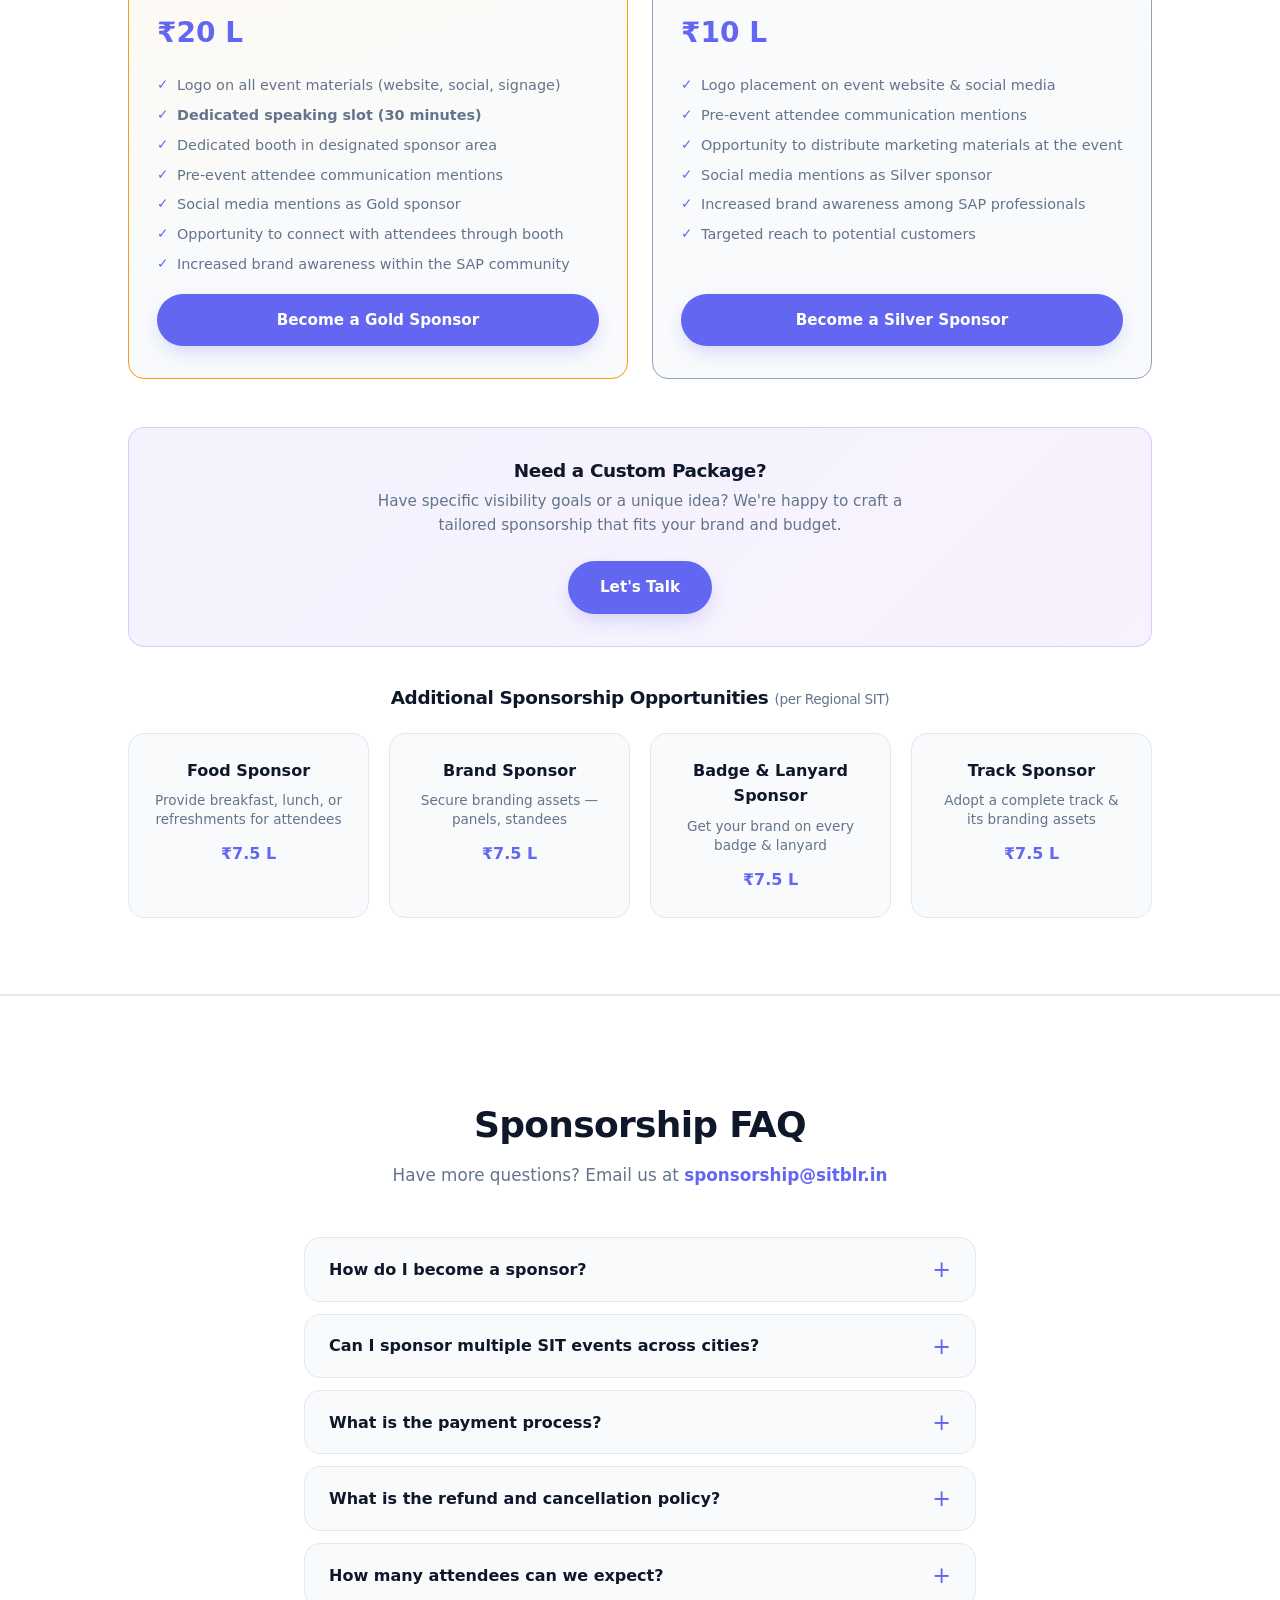
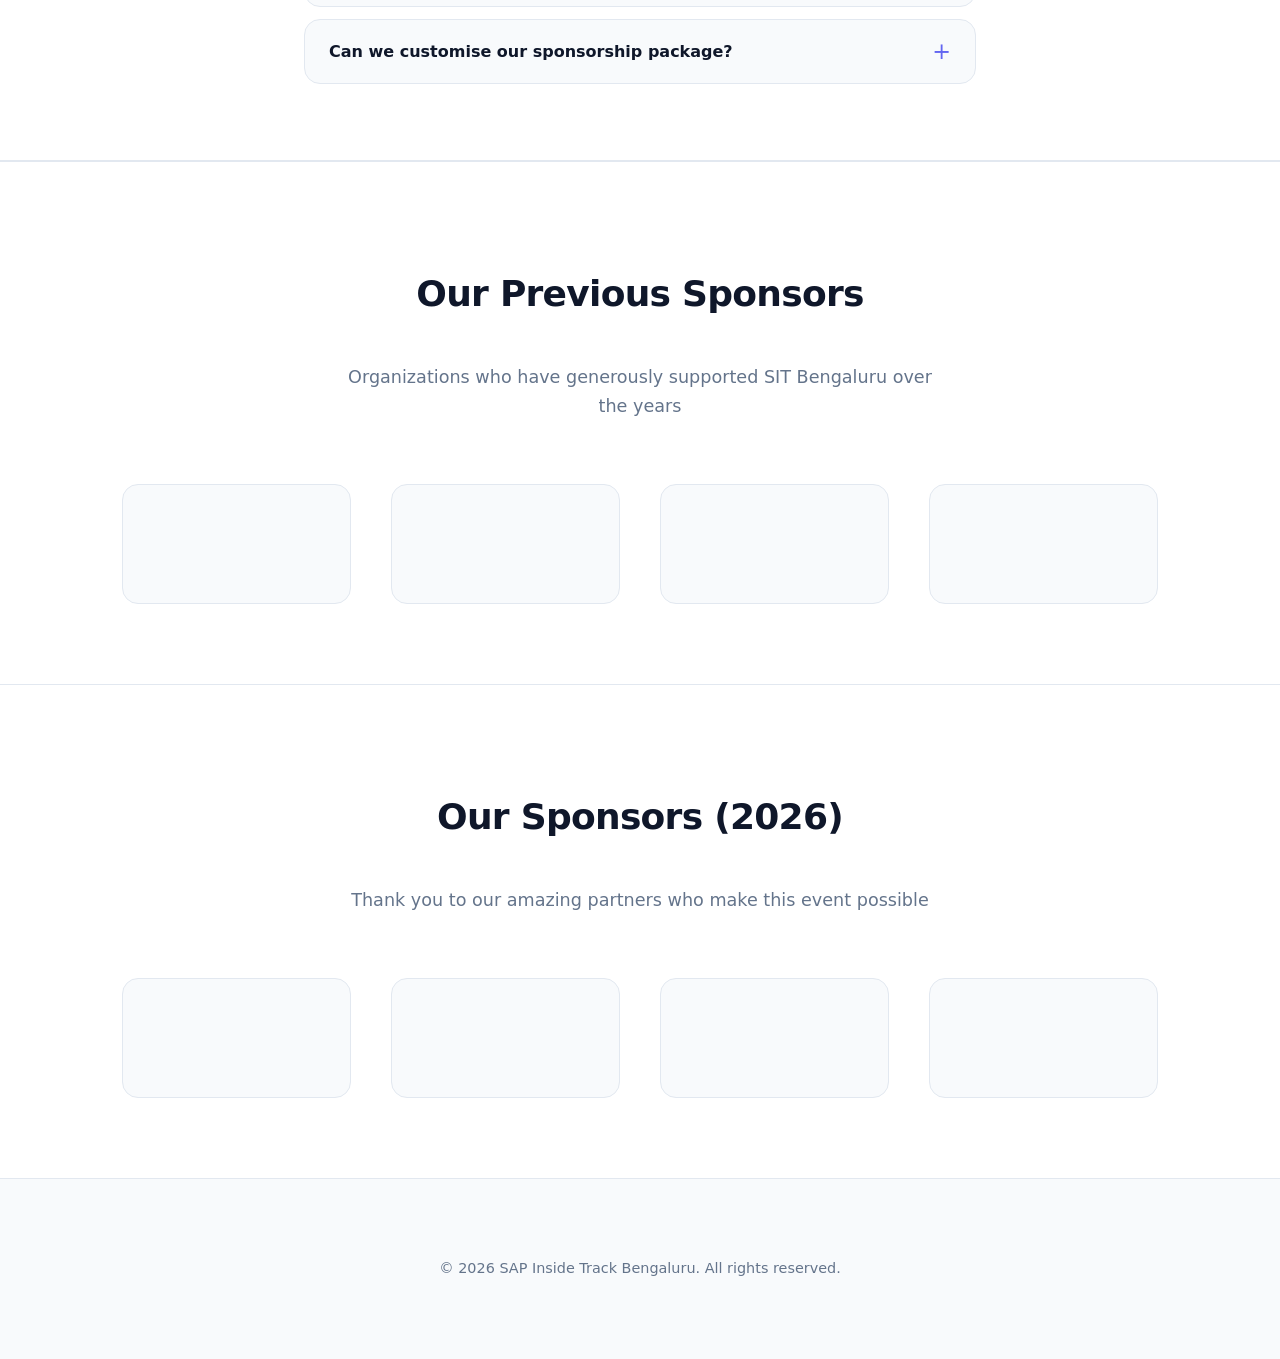
==== commit 31f82f4e: "Compress Q3 images and update register section for Edition 4 - Re-encode Q3 gallery images at qualit" ====
--- a/event-agenda-website/index.html
+++ b/event-agenda-website/index.html
@@ -54,7 +54,7 @@
                          <p class="hero-description">Driven by the SAP Community, SIT Bengaluru stands as a global benchmark for grassroots innovation. It is a premier tech conference where the ecosystem’s brightest minds converge to explore the frontiers of Business AI and digital transformation. Join us to move beyond the routine, master new technologies, and shape the future of enterprise software together.</p>
                          <div class="hero-actions">
                              <a href="https://sapinsidetrack.cfapps.eu10-004.hana.ondemand.com/index.html#/submit-session/27ed68b7-f040-4ebf-853e-2ab11e2ee92d" class="primary-btn" target="_blank" rel="noopener">Submit a Session</a>
-                             <a href="https://sapinsidetrack.cfapps.eu10-004.hana.ondemand.com/index.html#/event/17121ee3-45a4-40d8-adf7-e16e3e879810" class="secondary-btn" target="_blank" rel="noopener">Register Now</a>
+                             <a href="#register" class="secondary-btn">Register</a>
                          </div>
                      </div>
                      <div class="hero-visual">
@@ -162,20 +162,15 @@
          </section> -->
 
          <section id="register" class="reg-section">
-             <h2>SIT Bengaluru 3rd Edition: September 26, 2026</h2>
-             <div style="margin-bottom: 2rem;">
-                 <p>Join us at <strong>SAP Labs India Innovation Park, Bengaluru</strong></p>
-                 <p style="font-size: 0.95rem; opacity: 0.9;">Bande Kodigehalli, Singahalli, Arebannimangala<br>Bengaluru, India</p>
-                 <a href="https://maps.app.goo.gl/GD7j55seZmxrxFQeA" target="_blank" rel="noopener" style="color: white; text-decoration: underline; font-size: 0.95rem;">
-                     <i class="fas fa-map-marker-alt"></i> View on Google Maps
+             <h2>SIT Bengaluru Edition 4 &mdash; 2026</h2>
+             <div style="margin-bottom: 1.5rem;">
+                 <p style="font-size: 1.1rem; opacity: 0.95;">Registration details will be shared soon.</p>
+                 <p style="font-size: 0.9rem; opacity: 0.75; margin-top: 0.5rem;">Stay tuned &mdash; follow us on LinkedIn for updates.</p>
+             </div>
+             <div class="hero-actions" style="justify-content: center;">
+                 <a href="https://www.linkedin.com/company/sitblr/" class="secondary-btn" target="_blank" rel="noopener" style="background: transparent; color: white !important; border: 1px solid white;">
+                     <i class="fab fa-linkedin"></i> Follow on LinkedIn
                  </a>
-             </div>
-             <div class="hero-actions" style="justify-content: center;">
-                 <a id="registerBtn" href="https://sapinsidetrack.cfapps.eu10-004.hana.ondemand.com/index.html#/event/17121ee3-45a4-40d8-adf7-e16e3e879810" class="primary-btn" target="_blank" style="background: white; color: var(--primary) !important; border: none; cursor: pointer;">Register Now</a>
-                 <a href="https://sitblr.in/agenda.html?year=2026&q=3" class="secondary-btn" style="background: transparent; color: white !important; border: 1px solid white;">View Agenda</a>
-                 <button class="icon-btn share-section-btn" data-anchor="#register" title="Share registration on LinkedIn" style="background: rgba(255,255,255,0.15); border: 1px solid rgba(255,255,255,0.5);">
-                    <i class="fas fa-link"></i> Share Section
-                 </button>
              </div>
          </section>
 
@@ -589,10 +584,6 @@
              }
          });
 
-         // Register Button Redirect - Now using <a> tag, so this is simplified
-         const registerBtn = document.getElementById('registerBtn');
-         const REGISTRATION_URL = 'https://sapinsidetrack.cfapps.eu10-004.hana.ondemand.com/index.html#/event/17121ee3-45a4-40d8-adf7-e16e3e879810';
-
          function showToast(message) {
              const toast = document.getElementById('toast');
              toast.innerText = message || 'Link Copied!';
@@ -621,13 +612,6 @@
          }
 
         if (isInAppBrowser()) {
-            if (registerBtn) {
-                registerBtn.innerText = 'Copy Link to Register';
-                registerBtn.addEventListener('click', (e) => {
-                    e.preventDefault();
-                    copyToClipboard(REGISTRATION_URL);
-                });
-            }
             if (submitBtn) {
                 submitBtn.innerText = 'Copy Link to Submit';
                 submitBtn.addEventListener('click', (e) => {
@@ -637,12 +621,6 @@
             }
             // Hide separate share buttons in-app to avoid confusion
             document.querySelectorAll('.share-section-btn').forEach(btn => btn.style.display = 'none');
-        } else {
-            if (registerBtn) {
-                registerBtn.addEventListener('click', () => {
-                    window.location.href = REGISTRATION_URL;
-                });
-            }
         }
 
         // FAQ Accordion
